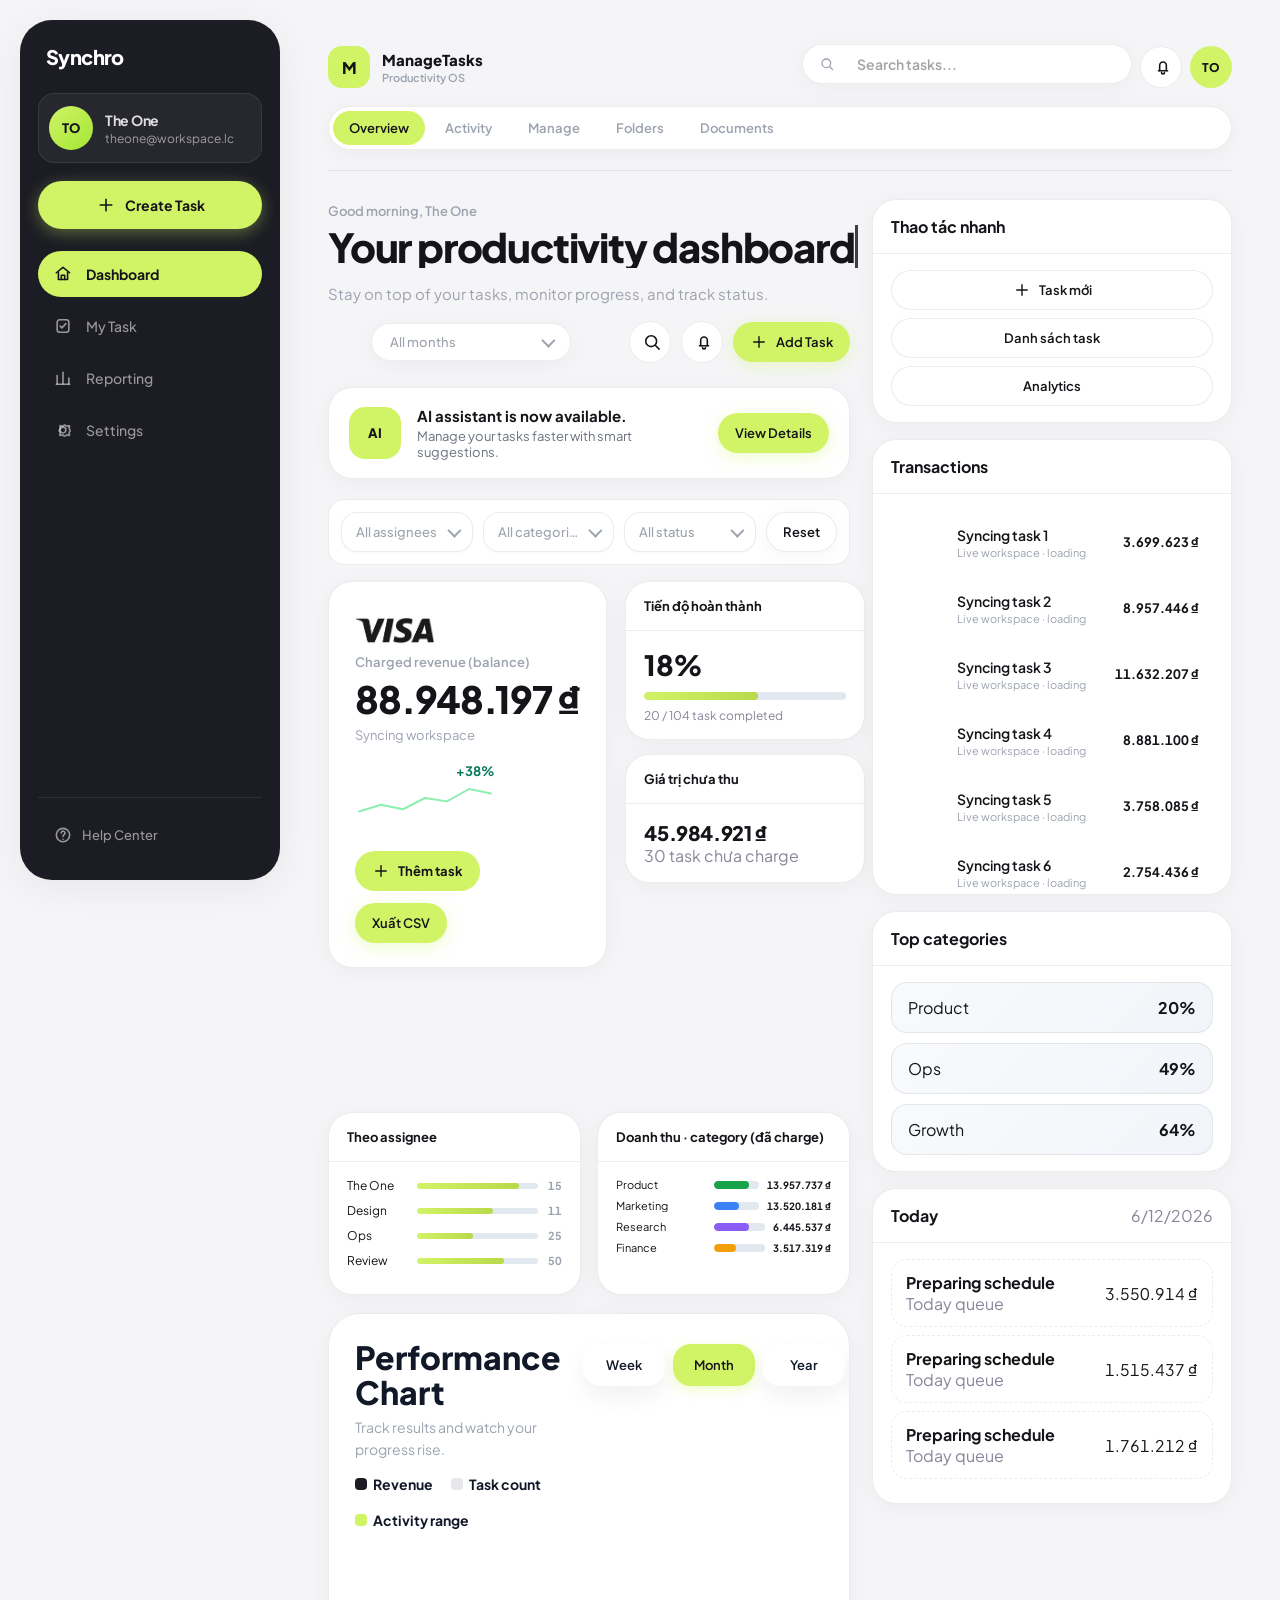
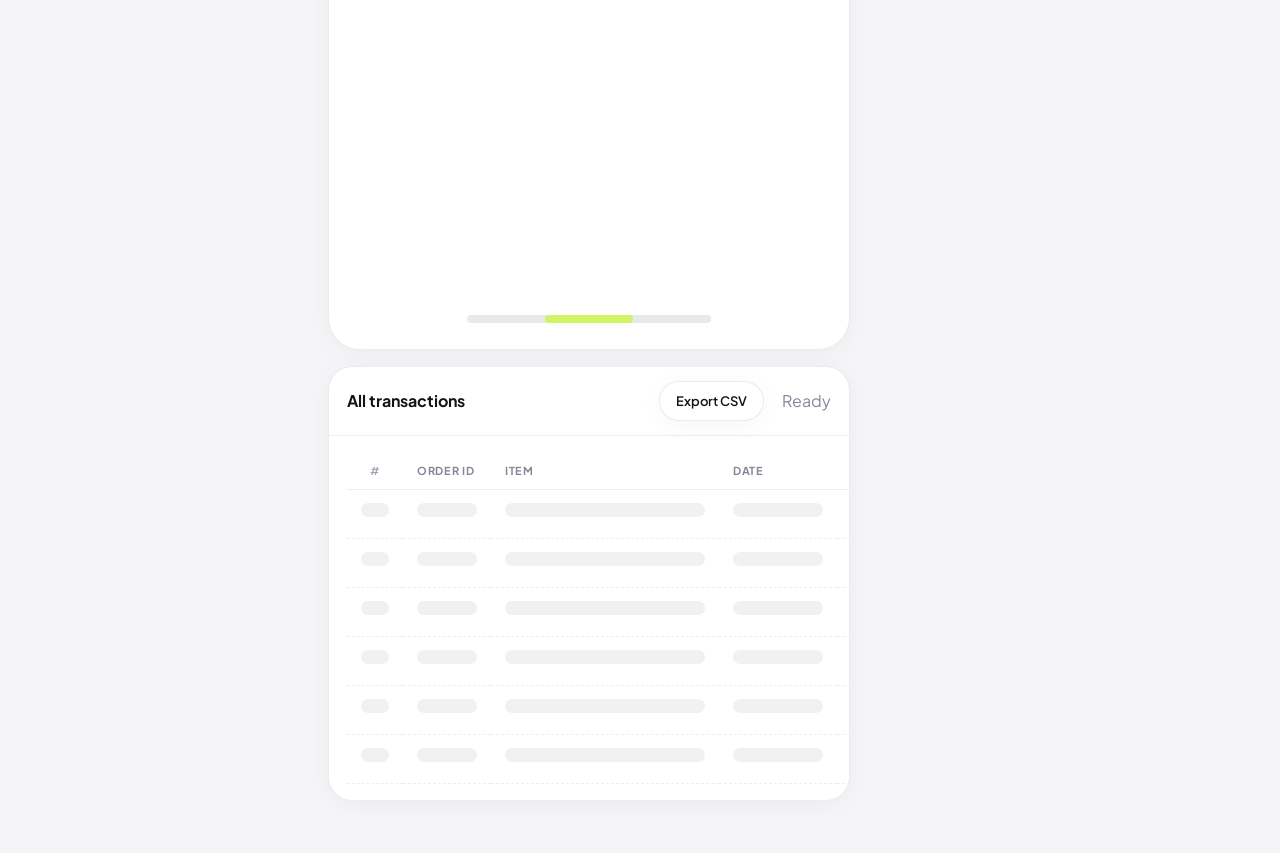
==== index.html @ ff04d32a "update" ====
<!doctype html>
<html lang="vi">
  <head>
    <meta charset="utf-8" />
    <meta name="viewport" content="width=device-width, initial-scale=1" />
    <title>Dashboard · Overview</title>
    <link rel="icon" href="data:," />
    <link rel="preconnect" href="https://fonts.googleapis.com" />
    <link rel="preconnect" href="https://fonts.gstatic.com" crossorigin />
    <link
      href="https://fonts.googleapis.com/css2?family=Plus+Jakarta+Sans:wght@400;500;600;700;800&display=swap"
      rel="stylesheet" />
    <link rel="stylesheet" href="app-theme.css" />
    <script src="app-icons.js"></script>
    <script src="theme.js"></script>
  </head>
  <body>
    <div class="layout">
      <aside class="side app-sidebar">
        <div class="app-sidebar__brand">Synchro</div>
        <div class="side-user app-sidebar__user">
          <div class="side-user__avatar" aria-hidden="true">TO</div>
          <div class="side-user__meta">
            <b class="side-user__name">The One</b>
            <span class="side-user__email">theone@workspace.lc</span>
          </div>
        </div>
        <a href="task-new.html" class="btn-create"
          ><span class="btn-create__icon" aria-hidden="true"
            ><svg viewBox="0 0 24 24"><path d="M12 5v14M5 12h14" /></svg></span
          ><span class="btn-create__label">Create Task</span></a
        >
        <nav class="nav nav--stack app-nav">
          <a class="active" href="index.html"
            ><span class="nav__ic" aria-hidden="true"
              ><svg viewBox="0 0 24 24">
                <path d="M4 10.5 12 4l8 6.5" />
                <path d="M6.5 10v8.5h11V10" />
                <path d="M10 18.5v-5h4v5" /></svg></span
            >Dashboard</a
          >
          <a href="task.html"
            ><span class="nav__ic" aria-hidden="true"
              ><svg viewBox="0 0 24 24">
                <rect x="5" y="4.5" width="14" height="15" rx="3" />
                <path d="m8.5 12 2.2 2.2 4.8-5" /></svg></span
            >My Task</a
          >
          <a href="analytics.html"
            ><span class="nav__ic" aria-hidden="true"
              ><svg viewBox="0 0 24 24">
                <path d="M5 19V9" />
                <path d="M12 19V5" />
                <path d="M19 19v-7" />
                <path d="M4 19.5h16" /></svg></span
            >Reporting</a
          >
          <a href="settings.html"
            ><span class="nav__ic" aria-hidden="true"
              ><svg viewBox="0 0 24 24">
                <path d="M12 15.5a3.5 3.5 0 1 0 0-7 3.5 3.5 0 0 0 0 7z" />
                <path
                  d="M19.4 15a1.8 1.8 0 0 0 .2 1.9l.1.1a1 1 0 0 1-1.4 1.4l-.1-.1a1.8 1.8 0 0 0-1.9-.2 1.8 1.8 0 0 0-1 .6 1.8 1.8 0 0 1-2.6 0 1.8 1.8 0 0 0-1-.6 1.8 1.8 0 0 0-1.9.2l-.1.1a1 1 0 0 1-1.4-1.4l.1-.1a1.8 1.8 0 0 0 .2-1.9 1.8 1.8 0 0 0-.6-1 1.8 1.8 0 0 1 0-2.6 1.8 1.8 0 0 0 .6-1 1.8 1.8 0 0 0-.2-1.9l-.1-.1a1 1 0 0 1 1.4-1.4l.1.1a1.8 1.8 0 0 0 1.9.2 1.8 1.8 0 0 0 1-.6 1.8 1.8 0 0 1 2.6 0 1.8 1.8 0 0 0 1 .6 1.8 1.8 0 0 0 1.9-.2l.1-.1a1 1 0 0 1 1.4 1.4l-.1.1a1.8 1.8 0 0 0-.2 1.9 1.8 1.8 0 0 0 .6 1 1.8 1.8 0 0 1 0 2.6 1.8 1.8 0 0 0-.6 1z" /></svg></span
            >Settings</a
          >
        </nav>
        <div class="side-foot">
          <a href="mailto:" class="side-foot__link"
            ><span class="nav__ic" aria-hidden="true"
              ><svg viewBox="0 0 24 24">
                <circle cx="12" cy="12" r="8" />
                <path
                  d="M9.8 9.7a2.3 2.3 0 1 1 3.6 1.9c-.9.6-1.4 1.1-1.4 2.1" />
                <path d="M12 17h.01" /></svg></span
            >Help Center</a
          >
        </div>
      </aside>

      <main class="content content--split">
        <div class="app-topbar app-topbar--dashboard">
          <a
            class="topbar-brand"
            href="index.html"
            aria-label="ManageTasks dashboard">
            <span class="topbar-brand__mark" aria-hidden="true">M</span>
            <span
              ><strong>ManageTasks</strong><small>Productivity OS</small></span
            >
          </a>
          <nav class="topbar-nav" aria-label="Primary">
            <a class="active" href="index.html">Overview</a>
            <a href="task.html">Activity</a>
            <a href="task.html">Manage</a>
            <a href="task-new.html">Folders</a>
            <a href="analytics.html">Documents</a>
          </nav>
          <div class="topbar-actions">
            <label class="topbar-search" for="q">
              <span class="ic" aria-hidden="true"
                ><svg viewBox="0 0 24 24">
                  <circle cx="11" cy="11" r="6.5" />
                  <path d="m16.2 16.2 4.3 4.3" /></svg
              ></span>
              <input
                id="q"
                class="app-topbar__search"
                type="search"
                placeholder="Search tasks..."
                aria-label="Search tasks" />
            </label>
            <button type="button" class="icon-btn" aria-label="Notifications">
              <span class="ic" aria-hidden="true"
                ><svg viewBox="0 0 24 24">
                  <path d="M6.5 16.5h11" />
                  <path d="M8 16.5V10a4 4 0 1 1 8 0v6.5" />
                  <path d="M10.2 18.5a1.8 1.8 0 0 0 3.6 0" /></svg
              ></span>
            </button>
            <div class="profile-pill" aria-label="Profile">TO</div>
          </div>
        </div>

        <div class="dash-main">
          <header class="dash-header welcome-section">
            <div>
              <div class="breadcrumbs muted">
                Good morning, <span id="who">The One</span>
              </div>
              <h1 class="dash-header__hello">Your productivity dashboard</h1>
              <p class="welcome-section__subtitle">
                Stay on top of your tasks, monitor progress, and track status.
              </p>
            </div>
            <div class="dash-header__center">
              <select id="f_month" class="select-account" aria-label="Period">
                <option value="">All months</option>
              </select>
            </div>
            <div class="dash-header__actions">
              <button
                type="button"
                class="icon-btn"
                id="btnFocusSearch"
                aria-label="Focus search"
                title="Search">
                <span class="ic" aria-hidden="true"
                  ><svg viewBox="0 0 24 24">
                    <circle cx="11" cy="11" r="6.5" />
                    <path d="m16.2 16.2 4.3 4.3" /></svg
                ></span>
              </button>
              <button type="button" class="icon-btn" aria-label="Notifications">
                <span class="ic" aria-hidden="true"
                  ><svg viewBox="0 0 24 24">
                    <path d="M6.5 16.5h11" />
                    <path d="M8 16.5V10a4 4 0 1 1 8 0v6.5" />
                    <path d="M10.2 18.5a1.8 1.8 0 0 0 3.6 0" /></svg
                ></span>
              </button>
              <a class="btn primary btn--with-ic" href="task-new.html"
                ><span class="ic" aria-hidden="true"
                  ><svg viewBox="0 0 24 24"><path d="M12 5v14M5 12h14" /></svg
                ></span>
                Add Task</a
              >
            </div>
          </header>

          <section class="announce-banner" aria-label="Product update">
            <div class="announce-banner__icon" aria-hidden="true">AI</div>
            <div class="announce-banner__copy">
              <b>AI assistant is now available.</b>
              <span>Manage your tasks faster with smart suggestions.</span>
            </div>
            <a class="btn btn--special" href="task-new.html">View Details</a>
          </section>

          <div class="filters" id="filters">
            <select id="f_assign">
              <option value="">All assignees</option>
            </select>
            <select id="f_category">
              <option value="">All categories</option>
            </select>
            <select id="f_status">
              <option value="">All status</option>
              <option value="charged">Charged</option>
              <option value="Unpaid">Unpaid</option>
            </select>
            <button type="button" id="f_reset" class="btn">Reset</button>
          </div>

          <div class="dash-hero-row">
            <section class="hero-card">
              <div class="hero-card__top">
                <div>
                  <img class="hero-card__visa" src="assets/visa.png" alt="" />
                  <div class="hero-card__label">Charged revenue (balance)</div>
                  <div class="hero-card__balance" id="bigRevenue">₫0</div>
                  <div class="hero-card__sub" id="bigRevenueNote">
                    vs prev. period
                  </div>
                </div>
                <div class="hero-card__spark">
                  <div class="hero-card__trend" id="heroTrend">—</div>
                  <svg
                    id="sparkHero"
                    viewBox="0 0 140 44"
                    preserveAspectRatio="none"
                    aria-hidden="true"></svg>
                </div>
              </div>
              <div class="hero-card__actions">
                <a
                  class="btn btn--hero-light btn--special btn--with-ic"
                  href="task-new.html"
                  ><span class="ic" aria-hidden="true"
                    ><svg viewBox="0 0 24 24">
                      <path d="M12 5v14M5 12h14" /></svg
                  ></span>
                  Thêm task</a
                >
                <button type="button" class="btn btn--special" id="btnCSVHero">
                  Xuất CSV
                </button>
              </div>
            </section>
            <div class="dash-hero-side">
              <section class="card widget-compact">
                <div class="hd"><b>Tiến độ hoàn thành</b></div>
                <div class="bd" id="widgetCompletion"></div>
              </section>
              <section class="card widget-compact">
                <div class="hd"><b>Giá trị chưa thu</b></div>
                <div class="bd" id="widgetAtRisk"></div>
              </section>
            </div>
          </div>

          <section class="dash-mini-stats" aria-live="polite">
            <div class="mini-stat mini-stat--mint anim">
              <div class="mini-stat__label">Total tasks</div>
              <div class="mini-stat__val" id="k_total">0</div>
              <div class="mini-stat__delta" id="k_total_delta">—</div>
              <svg
                class="mini-stat__spark"
                id="sparkMini1"
                viewBox="0 0 72 28"
                preserveAspectRatio="none"
                aria-hidden="true"></svg>
            </div>
            <div class="mini-stat mini-stat--peach anim">
              <div class="mini-stat__label">Completed</div>
              <div class="mini-stat__val" id="k_done">0</div>
              <div class="mini-stat__delta" id="k_done_delta">—</div>
              <svg
                class="mini-stat__spark"
                id="sparkMini2"
                viewBox="0 0 72 28"
                preserveAspectRatio="none"
                aria-hidden="true"></svg>
            </div>
            <div class="mini-stat mini-stat--sky anim">
              <div class="mini-stat__label">Unpaid</div>
              <div class="mini-stat__val" id="k_pending">0</div>
              <div class="mini-stat__delta">This period</div>
              <svg
                class="mini-stat__spark"
                id="sparkMini3"
                viewBox="0 0 72 28"
                preserveAspectRatio="none"
                aria-hidden="true"></svg>
            </div>
          </section>

          <div class="dash-bento">
            <section class="card">
              <div class="hd"><b>Theo assignee</b></div>
              <div class="bd" id="widgetAssignee"></div>
            </section>
            <section class="card">
              <div class="hd"><b>Doanh thu · category (đã charge)</b></div>
              <div class="bd" id="widgetCatMix"></div>
            </section>
          </div>

          <section class="panel performance-chart-card">
            <div class="performance-chart-card__head">
              <div>
                <b>Performance Chart</b>
                <p>Track results and watch your progress rise.</p>
                <div class="chart-legend">
                  <span><i class="theory"></i> Revenue</span>
                  <span><i class="practice"></i> Task count</span>
                  <span><i class="lexicon"></i> Activity range</span>
                </div>
              </div>
              <div class="performance-chart-card__actions">
                <div class="tabs performance-tabs" id="rangeTabs">
                  <button type="button" data-range="7d">Week</button>
                  <button type="button" data-range="30d" class="active">
                    Month
                  </button>
                  <button type="button" data-range="YTD">Year</button>
                </div>
                <button
                  type="button"
                  class="chart-expand-btn"
                  aria-label="Expand chart"
                  title="Expand chart">
                  ⤢
                </button>
              </div>
            </div>
            <div class="performance-chart-card__body">
              <div class="chart-stage">
                <svg
                  id="lineChart"
                  class="chart chart-anim performance-chart"
                  viewBox="0 0 900 360"
                  preserveAspectRatio="xMidYMid meet"
                  role="img"
                  aria-label="Revenue and task performance chart"></svg>
              </div>
              <div class="chart-range" aria-hidden="true"><span></span></div>
            </div>
          </section>

          <section class="panel" style="margin-top: 16px">
            <div class="panel-head">
              <b>All transactions</b>
              <div class="toolbar" style="margin: 0">
                <button type="button" class="btn" id="btnCSV">
                  Export CSV
                </button>
                <span class="muted" id="status" style="margin-left: 8px"
                  >Loading…</span
                >
              </div>
            </div>
            <div class="panel-body table-wrap">
              <table>
                <thead>
                  <tr>
                    <th class="col-stt">#</th>
                    <th>Order ID</th>
                    <th>Item</th>
                    <th>Date</th>
                    <th>Price</th>
                    <th>Category</th>
                    <th>Status</th>
                  </tr>
                </thead>
                <tbody id="tbody"></tbody>
              </table>
            </div>
          </section>
        </div>

        <aside class="dash-aside-stack">
          <section class="card">
            <div class="hd"><b>Thao tác nhanh</b></div>
            <div class="bd dash-shortcuts">
              <a class="shortcut-btn btn--with-ic" href="task-new.html"
                ><span class="ic" aria-hidden="true"
                  ><svg viewBox="0 0 24 24">
                    <path d="M12 5v14M5 12h14" /></svg
                ></span>
                Task mới</a
              >
              <a class="shortcut-btn" href="task.html">Danh sách task</a>
              <a class="shortcut-btn" href="analytics.html">Analytics</a>
            </div>
          </section>
          <section class="card">
            <div class="hd"><b>Transactions</b></div>
            <div class="bd txn-list-host" id="txnList"></div>
          </section>
          <section class="card">
            <div class="hd"><b>Top categories</b></div>
            <div class="bd cat-card-row" id="topCats"></div>
          </section>
          <section class="card">
            <div class="hd">
              <b>Today</b>
              <span class="muted" id="todayStr" style="margin-left: 8px"></span>
            </div>
            <div class="bd" id="agenda"></div>
          </section>
        </aside>
      </main>
    </div>

    <script>
      // ====== CONFIG ======
      const PROJECT_URL = "https://zuitnapveubnhjumvdnt.supabase.co";
      const ANON_KEY =
        "eyJhbGciOiJIUzI1NiIsInR5cCI6IkpXVCJ9.eyJpc3MiOiJzdXBhYmFzZSIsInJlZiI6Inp1aXRuYXB2ZXVibmhqdW12ZG50Iiwicm9sZSI6ImFub24iLCJpYXQiOjE3NjAxMTcwMjEsImV4cCI6MjA3NTY5MzAyMX0.rjhf7gSNaATuKCuVBYBgVA8wmUisSyTcM25Qeexj5Gg";
      const BASE = `${PROJECT_URL}/rest/v1`;
      const HEADERS = { apikey: ANON_KEY, Authorization: `Bearer ${ANON_KEY}` };

      // Currency formatter used by formatVND()
      const VND = new Intl.NumberFormat("vi-VN", {
        style: "currency",
        currency: "VND",
        maximumFractionDigits: 0,
      });

      let ROWS = [];
      let RANGE = "30d";
      let DASHBOARD_LOADING_RAF = 0;
      let DASHBOARD_LOADING_STARTED = 0;

      setupTypingHello();
      init();

      async function init() {
        document.getElementById("todayStr").textContent =
          new Date().toLocaleDateString("vi-VN");
        document.getElementById("rangeTabs").addEventListener("click", (e) => {
          const b = e.target.closest("button");
          if (!b) return;
          RANGE = b.dataset.range;
          document
            .querySelectorAll("#rangeTabs button")
            .forEach((x) => x.classList.toggle("active", x === b));
          repaint();
        });
        ["f_month", "f_assign", "f_category", "f_status", "q"].forEach((id) => {
          document.getElementById(id).addEventListener("input", repaint);
          document.getElementById(id).addEventListener("change", repaint);
        });
        document.getElementById("f_reset").addEventListener("click", () => {
          ["f_month", "f_assign", "f_category", "f_status", "q"].forEach(
            (id) => (document.getElementById(id).value = ""),
          );
          repaint();
        });
        document.getElementById("btnCSV").addEventListener("click", exportCSV);
        document
          .getElementById("btnCSVHero")
          .addEventListener("click", exportCSV);
        document
          .getElementById("btnFocusSearch")
          .addEventListener("click", () =>
            document.getElementById("q").focus(),
          );

        try {
          setLoading(true);
          const url = new URL(`${BASE}/task`);
          url.searchParams.set(
            "select",
            "id,name,date,price,is_charged,assign_to,category:category(name)",
          );
          url.searchParams.set("order", "date.desc");
          const res = await fetch(url, { headers: HEADERS });
          if (!res.ok) throw new Error("HTTP " + res.status);
          ROWS = await res.json();
          buildFilterOptions(ROWS);
          repaint();
        } catch (e) {
          console.error(e);
          setStatus("API error: " + e.message);
        } finally {
          setLoading(false);
        }
      }

      function setLoading(on) {
        document.body.classList.toggle("dashboard-loading", !!on);
        if (on) {
          renderDashboardSkeleton();
          startDashboardLoadingNumbers();
        } else {
          stopDashboardLoadingNumbers();
        }
        setStatus(on ? "Syncing dashboard…" : "Ready");
      }

      function setupTypingHello() {
        const hello = document.querySelector(".dash-header__hello");
        if (!hello) return;
        hello.style.setProperty(
          "--typing-ch",
          Math.max(1, hello.textContent.trim().length),
        );
        hello.classList.add("is-typing");
      }

      function renderDashboardSkeleton() {
        set("#bigRevenueNote", "Syncing workspace");
        set("#k_total_delta", "Live loading");
        set("#k_done_delta", "Preparing");
        set("#heroTrend", "+0%");
        renderDashboardTableSkeleton();
        renderDashboardWidgetSkeletons();
        renderDashboardChartSkeleton();
        miniSparklinePoly(
          "#sparkMini1",
          [2, 4, 3, 7, 5, 8],
          "rgba(22, 163, 74, 0.85)",
        );
        miniSparklinePoly(
          "#sparkMini2",
          [1, 3, 2, 5, 4, 6],
          "rgba(234, 88, 12, 0.9)",
        );
        miniSparklinePoly(
          "#sparkMini3",
          [4, 5, 3, 6, 4, 7],
          "rgba(37, 99, 235, 0.9)",
        );
        miniSparkline(
          "#sparkHero",
          [12, 18, 14, 24, 21, 32, 28],
          "rgba(134, 239, 172, 0.95)",
        );
      }

      function renderDashboardTableSkeleton() {
        const tb = document.getElementById("tbody");
        tb.innerHTML = "";
        for (let i = 0; i < 6; i++) {
          const tr = document.createElement("tr");
          tr.className = "dashboard-skeleton-row";
          tr.innerHTML = `
            <td><div class="skel" style="height:14px;width:28px"></div></td>
            <td><div class="skel" style="height:14px;width:60px"></div></td>
            <td><div class="skel" style="height:14px;width:200px"></div></td>
            <td><div class="skel" style="height:14px;width:90px"></div></td>
            <td><div class="skel" style="height:14px;width:80px"></div></td>
            <td><div class="skel" style="height:14px;width:120px"></div></td>
            <td><div class="skel" style="height:22px;width:96px;border-radius:999px"></div></td>`;
          tb.appendChild(tr);
        }
      }

      function renderDashboardWidgetSkeletons() {
        document.getElementById("widgetCompletion").innerHTML = `
          <div class="wprog dashboard-widget-loading">
            <div class="wprog__pct loading-number" data-loading-counter data-min="18" data-max="92" data-format="percent">0%</div>
            <div class="wprog__bar"><span id="loadingCompletionBar" style="width:24%"></span></div>
            <div class="muted wprog__sub"><span data-loading-counter data-min="8" data-max="64">0</span> / <span data-loading-counter data-min="40" data-max="128">0</span> task completed</div>
          </div>`;
        document.getElementById("widgetAtRisk").innerHTML = `
          <div class="dashboard-widget-loading">
            <div class="wrisk__amt loading-number" data-loading-counter data-min="1800000" data-max="46000000" data-format="vnd">₫0</div>
            <div class="muted"><span data-loading-counter data-min="6" data-max="38">0</span> task chưa charge</div>
          </div>`;
        document.getElementById("widgetAssignee").innerHTML = [
          ["The One", 84],
          ["Design", 63],
          ["Ops", 46],
          ["Review", 72],
        ]
          .map(
            ([name, width], i) =>
              `<div class="wbar-row dashboard-widget-loading"><span class="wbar-row__lbl">${name}</span><div class="wbar-row__track"><span style="width:${width}%"></span></div><span class="wbar-row__n loading-number" data-loading-counter data-min="${8 + i * 3}" data-max="${38 + i * 7}">0</span></div>`,
          )
          .join("");
        document.getElementById("widgetCatMix").innerHTML = [
          ["Product", 78, "#16a34a"],
          ["Marketing", 55, "#3b82f6"],
          ["Research", 68, "#8b5cf6"],
          ["Finance", 44, "#f59e0b"],
        ]
          .map(
            ([name, width, color], i) =>
              `<div class="catmix-row dashboard-widget-loading"><span class="catmix-row__k">${name}</span><div class="catmix-row__bar"><span style="width:${width}%;background:${color}"></span></div><span class="catmix-row__v money loading-number" data-loading-counter data-min="${1200000 + i * 700000}" data-max="${14000000 + i * 4800000}" data-format="vnd">₫0</span></div>`,
          )
          .join("");
        document.getElementById("txnList").innerHTML = Array.from(
          { length: 6 },
          (_, i) =>
            `<div class="txn-row dashboard-widget-loading"><div class="txn-row__ic">${String.fromCharCode(65 + i)}</div><div class="txn-row__body"><div class="txn-row__name">Syncing task ${i + 1}</div><div class="txn-row__meta">Live workspace · loading</div></div><div class="txn-row__amt loading-number" data-loading-counter data-min="${900000 + i * 300000}" data-max="${9000000 + i * 1400000}" data-format="vnd">₫0</div></div>`,
        ).join("");
        document.getElementById("topCats").innerHTML = Array.from(
          { length: 3 },
          (_, i) =>
            `<div class="cat-mini dashboard-widget-loading"><span>${["Product", "Ops", "Growth"][i]}</span><b class="loading-number" data-loading-counter data-min="${5 + i * 4}" data-max="${42 + i * 12}" data-suffix="%">0%</b></div>`,
        ).join("");
        document.getElementById("agenda").innerHTML = Array.from(
          { length: 3 },
          (_, i) =>
            `<div class="agenda-row dashboard-widget-loading"><div><b>Preparing schedule</b><div class="muted">Today queue</div></div><div class="money loading-number" data-loading-counter data-min="${500000 + i * 450000}" data-max="${6000000 + i * 1200000}" data-format="vnd">₫0</div></div>`,
        ).join("");
      }

      function renderDashboardChartSkeleton() {
        const svg = document.getElementById("lineChart");
        if (!svg) return;
        svg.setAttribute("viewBox", "0 0 900 360");
        const bars = Array.from({ length: 42 }, (_, i) => {
          const x = 54 + i * 19;
          const h = 52 + ((i * 37) % 136);
          const y = 304 - h;
          const fill =
            i % 2 ? "url(#dashLoadingBarPink)" : "url(#dashLoadingBarPurple)";
          return `<rect class="dashboard-loading-bar" x="${x}" y="${y}" width="5" height="${h}" rx="3" fill="${fill}" />`;
        }).join("");
        svg.innerHTML = `
          <defs>
            <linearGradient id="dashLoadingBarPurple" x1="0" y1="0" x2="0" y2="1"><stop offset="0%" stop-color="#b8a4ff" stop-opacity=".68"/><stop offset="100%" stop-color="#b8a4ff" stop-opacity=".08"/></linearGradient>
            <linearGradient id="dashLoadingBarPink" x1="0" y1="0" x2="0" y2="1"><stop offset="0%" stop-color="#f7a8c7" stop-opacity=".7"/><stop offset="100%" stop-color="#f7a8c7" stop-opacity=".08"/></linearGradient>
          </defs>
          <path class="dashboard-loading-grid" d="M54 88H866M54 142H866M54 196H866M54 250H866M54 304H866" />
          ${bars}
          <path class="dashboard-loading-line dashboard-loading-line--one" d="M54 244 C150 172, 240 218, 330 150 C442 66, 526 210, 622 138 C715 68, 780 150, 866 104" />
          <path class="dashboard-loading-line dashboard-loading-line--two" d="M54 276 C164 230, 238 260, 330 206 C430 146, 528 246, 624 190 C714 136, 784 204, 866 156" />
        `;
      }

      function startDashboardLoadingNumbers() {
        stopDashboardLoadingNumbers();
        DASHBOARD_LOADING_STARTED = performance.now();

        const tick = (now) => {
          const elapsed = now - DASHBOARD_LOADING_STARTED;
          const total = loadingWave(elapsed, 48, 186, 0, 1600);
          const done = loadingWave(
            elapsed,
            18,
            Math.max(28, total - 8),
            0.23,
            1800,
          );
          const pending = Math.max(0, total - done);
          const revenue = loadingWave(elapsed, 4200000, 98000000, 0.41, 2200);
          const pct = Math.min(
            99,
            Math.round((done / Math.max(1, total)) * 100),
          );

          set("#k_total", total);
          set("#k_done", done);
          set("#k_pending", pending);
          set("#bigRevenue", formatVND(revenue));
          set("#heroTrend", `+${loadingWave(elapsed, 4, 38, 0.55, 1500)}%`);
          const bar = document.getElementById("loadingCompletionBar");
          if (bar) bar.style.width = `${pct}%`;

          document
            .querySelectorAll("[data-loading-counter]")
            .forEach((el, i) => {
              const min = Number(el.dataset.min || 0);
              const max = Number(el.dataset.max || 100);
              const value = loadingWave(
                elapsed,
                min,
                max,
                i * 0.17,
                1200 + i * 87,
              );
              const suffix = el.dataset.suffix || "";
              if (el.dataset.format === "vnd") {
                el.textContent = formatVND(value);
              } else if (el.dataset.format === "percent") {
                el.textContent = `${value}%`;
              } else {
                el.textContent = `${value.toLocaleString("vi-VN")}${suffix}`;
              }
            });

          DASHBOARD_LOADING_RAF = requestAnimationFrame(tick);
        };

        DASHBOARD_LOADING_RAF = requestAnimationFrame(tick);
      }

      function stopDashboardLoadingNumbers() {
        if (DASHBOARD_LOADING_RAF) cancelAnimationFrame(DASHBOARD_LOADING_RAF);
        DASHBOARD_LOADING_RAF = 0;
      }

      function loadingWave(elapsed, min, max, phase = 0, duration = 1400) {
        const cycle = ((elapsed / duration + phase) % 1) * Math.PI * 2;
        const eased = 0.5 - Math.cos(cycle) / 2;
        return Math.round(min + eased * (max - min));
      }

      function repaint() {
        const rows = applyFilters(ROWS);
        kpis(rows);
        renderTable(rows);
        drawLine(rows);
        agenda(rows);
        topCats(rows);
        renderTxnList(rows);
        widgetCompletion(rows);
        widgetAtRisk(rows);
        widgetAssignee(rows);
        widgetCatMix(rows);
        animateDashboard();
      }

      function animateDashboard() {
        animIn(".dash-mini-stats .mini-stat");
        animIn(".dash-bento .card, .dash-hero-side .card");
        animIn("#tbody tr");
        animIn("#txnList .txn-row, #topCats .cat-mini, #agenda .agenda-row");
        const chart = document.getElementById("lineChart");
        chart.classList.remove("in");
        void chart.offsetWidth;
        chart.classList.add("in");
      }

      function animIn(selector) {
        document.querySelectorAll(selector).forEach((el, i) => {
          el.classList.remove("in");
          void el.offsetWidth;
          el.style.setProperty("--d", i * 50 + "ms");
          el.classList.add("in");
        });
      }

      function monthKey(d) {
        if (!d) return "";
        const dt = new Date(d + (String(d).length > 10 ? "" : "T00:00:00"));
        return isNaN(dt)
          ? ""
          : `${dt.getFullYear()}-${String(dt.getMonth() + 1).padStart(2, "0")}`;
      }

      function prettyYM(key) {
        const [y, m] = key.split("-");
        return `${m}/${y}`;
      }

      function buildFilterOptions(rows) {
        const months = Array.from(
          new Set(rows.filter((r) => r.date).map((r) => monthKey(r.date))),
        )
          .sort()
          .reverse();
        fillSelect("f_month", ["", ...months], (v) =>
          v ? prettyYM(v) : "All months",
        );
        fillSelect(
          "f_assign",
          [
            "",
            ...Array.from(
              new Set(rows.map((r) => r.assign_to).filter(Boolean)),
            ).sort(),
          ],
          (v) => v || "All assignees",
        );
        fillSelect(
          "f_category",
          [
            "",
            ...Array.from(
              new Set(rows.map((r) => r.category?.name).filter(Boolean)),
            ).sort(),
          ],
          (v) => v || "All categories",
        );
      }

      function fillSelect(id, values, labelMap) {
        document.getElementById(id).innerHTML = values
          .map(
            (v) => `<option value="${escapeAttr(v)}">${labelMap(v)}</option>`,
          )
          .join("");
      }

      function getFilters() {
        return {
          month: document.getElementById("f_month").value.trim(),
          assign: document.getElementById("f_assign").value.trim(),
          category: document.getElementById("f_category").value.trim(),
          status: document.getElementById("f_status").value.trim(),
          q: document.getElementById("q").value.trim().toLowerCase(),
        };
      }

      function applyFilters(rows) {
        const f = getFilters();
        return rows.filter((r) => {
          if (f.month && monthKey(r.date) !== f.month) return false;
          if (f.assign && (r.assign_to || "") !== f.assign) return false;
          if (f.category && (r.category?.name || "") !== f.category)
            return false;
          if (f.status === "charged" && !r.is_charged) return false;
          if (f.status === "Unpaid" && r.is_charged) return false;
          if (f.q) {
            const hay = [r.name, r.assign_to, r.category?.name]
              .filter(Boolean)
              .join(" ");
            if (!hay.includes(f.q)) return false;
          }
          return true;
        });
      }

      function kpis(rows) {
        const total = rows.length;
        const doneRows = rows.filter((r) => r.is_charged);
        const done = doneRows.length;
        const pending = total - done;
        const revenue = sum(doneRows.map((r) => +r.price || 0));
        set("#k_total", total);
        set("#k_done", done);
        set("#k_pending", pending);
        set("#bigRevenue", formatVND(revenue));
        set(
          "#bigRevenueNote",
          getFilters().month ? "Selected month" : "All months (filtered)",
        );
        set("#k_total_delta", getFilters().month || RANGE);
        set("#k_done_delta", `${done}/${total || 0}`);

        const { from, prevFrom } = rangeDates();
        const now = new Date();
        const cur = doneRows.filter((r) => inRange(r.date, from, now));
        const prev = doneRows.filter((r) => inRange(r.date, prevFrom, from));
        const curRev = sum(cur.map((r) => +r.price || 0));
        const prevRev = sum(prev.map((r) => +r.price || 0));
        const delta = prevRev ? ((curRev - prevRev) / prevRev) * 100 : 0;
        setHeroTrend(
          prevRev ? `${delta >= 0 ? "+" : ""}${delta.toFixed(1)}%` : "—",
          prevRev > 0 && curRev < prevRev,
        );
      }

      function setHeroTrend(text, neg) {
        const el = document.getElementById("heroTrend");
        el.textContent = text;
        el.classList.toggle("neg", !!neg);
      }

      function renderTable(rows) {
        const tb = document.getElementById("tbody");
        tb.innerHTML = "";
        rows.forEach((r, i) => {
          const tr = document.createElement("tr");
          tr.className = "anim tr--detail";
          tr.dataset.detailId = String(r.id);
          tr.style.setProperty("--d", i * 35 + "ms");
          const charged = r.is_charged
            ? `<span class="state ok btnlike" data-toggle-charged data-id="${escapeAttr(r.id)}" data-val="true">Charged</span>`
            : `<span class="state no btnlike" data-toggle-charged data-id="${escapeAttr(r.id)}" data-val="false">Unpaid</span>`;
          tr.innerHTML = `
            <td class="col-stt muted">${i + 1}</td>
            <td class="mono">#${escapeHtml(String(r.id || "").slice(0, 6))}</td>
            <td><a class="table-task-link" href="detail.html?id=${encodeURIComponent(r.id)}">${escapeHtml(r.name || "—")}</a></td>
            <td>${fmtDate(r.date)}</td>
            <td class="money">${formatVND(r.price)}</td>
            <td>${escapeHtml(r.category?.name || "")}</td>
            <td>${charged}</td>`;
          tb.appendChild(tr);
        });
      }

      document.getElementById("tbody").addEventListener("click", async (e) => {
        const el = e.target.closest("[data-toggle-charged]");
        if (el) {
          const id = el.getAttribute("data-id");
          const newVal = el.getAttribute("data-val") !== "true";
          const oldHtml = el.innerHTML;
          el.textContent = "…";
          el.classList.add("muted");
          try {
            const res = await fetch(
              `${BASE}/task?id=eq.${encodeURIComponent(id)}`,
              {
                method: "PATCH",
                headers: {
                  ...HEADERS,
                  "Content-Type": "application/json",
                  Prefer: "return=representation",
                },
                body: JSON.stringify({ is_charged: newVal }),
              },
            );
            if (!res.ok)
              throw new Error((await res.text()) || `HTTP ${res.status}`);
            const [updated] = await res.json();
            const idx = ROWS.findIndex((r) => String(r.id) === String(id));
            if (idx >= 0) ROWS[idx] = { ...ROWS[idx], ...updated };
            repaint();
          } catch (err) {
            console.error(err);
            el.innerHTML = oldHtml;
            el.classList.remove("muted");
            alert("Cập nhật thất bại: " + err.message);
          }
          return;
        }
        if (e.target.closest("a")) return;
        const tr = e.target.closest("tr[data-detail-id]");
        if (tr)
          window.location.href = `detail.html?id=${encodeURIComponent(tr.dataset.detailId)}`;
      });

      function agenda(rows) {
        const host = document.getElementById("agenda");
        host.innerHTML = "";
        const today = new Date().toISOString().slice(0, 10);
        const list = rows
          .filter((r) => (r.date || "").slice(0, 10) === today)
          .slice(0, 4);
        if (!list.length) {
          host.innerHTML = '<div class="muted">No schedule today</div>';
          return;
        }
        list.forEach((r, i) => {
          const div = document.createElement("div");
          div.className = "agenda-row anim";
          div.style.setProperty("--d", i * 60 + "ms");
          div.innerHTML = `<div><b>${escapeHtml(r.name || "")}</b><div class="muted">${escapeHtml(r.category?.name || "")}</div></div><div class="money">${formatVND(r.price)}</div>`;
          host.appendChild(div);
        });
      }

      function topCats(rows) {
        const host = document.getElementById("topCats");
        host.innerHTML = "";
        const m = new Map();
        for (const r of rows) {
          const k = r.category?.name || "Uncategorized";
          m.set(k, (m.get(k) || 0) + (+r.price || 0));
        }
        [...m.entries()]
          .sort((a, b) => b[1] - a[1])
          .slice(0, 3)
          .forEach(([k, v], i) => {
            const row = document.createElement("div");
            row.className = "cat-mini anim";
            row.style.setProperty("--d", i * 60 + "ms");
            row.innerHTML = `<span>${escapeHtml(k)}</span><b>${formatVND(v)}</b>`;
            host.appendChild(row);
          });
      }

      function renderTxnList(rows) {
        const host = document.getElementById("txnList");
        host.innerHTML = "";
        const hues = [
          "#3b82f6",
          "#8b5cf6",
          "#10b981",
          "#f59e0b",
          "#ec4899",
          "#06b6d4",
        ];
        const list = [...rows]
          .sort((a, b) =>
            String(b.date || "").localeCompare(String(a.date || "")),
          )
          .slice(0, 8);
        if (!list.length) {
          host.innerHTML =
            '<div class="muted" style="padding:12px">No transactions</div>';
          return;
        }
        list.forEach((r, i) => {
          const div = document.createElement("div");
          div.className = "txn-row anim";
          div.style.setProperty("--d", i * 40 + "ms");
          const letter = (r.name || "?").slice(0, 1).toUpperCase();
          div.innerHTML = `<div class="txn-row__ic" style="background:${hues[i % hues.length]}">${escapeHtml(letter)}</div><div class="txn-row__body"><div class="txn-row__name">${escapeHtml(r.name || "—")}</div><div class="txn-row__meta">${escapeHtml(r.category?.name || "")} · ${fmtDate(r.date)}</div></div><div class="txn-row__amt">${formatVND(r.price)}</div>`;
          host.appendChild(div);
        });
      }

      function widgetCompletion(rows) {
        const total = rows.length;
        const done = rows.filter((r) => r.is_charged).length;
        const pct = total ? Math.round((done / total) * 100) : 0;
        document.getElementById("widgetCompletion").innerHTML =
          `<div class="wprog"><div class="wprog__pct">${pct}%</div><div class="wprog__bar"><span style="width:${pct}%"></span></div><div class="muted wprog__sub">${done} / ${total} task completed</div></div>`;
      }

      function widgetAtRisk(rows) {
        const unpaid = rows.filter((r) => !r.is_charged);
        document.getElementById("widgetAtRisk").innerHTML =
          `<div class="wrisk__amt">${formatVND(sum(unpaid.map((r) => +r.price || 0)))}</div><div class="muted">${unpaid.length} task chưa charge</div>`;
      }

      function widgetAssignee(rows) {
        const el = document.getElementById("widgetAssignee");
        const m = new Map();
        rows.forEach((r) =>
          m.set(r.assign_to || "—", (m.get(r.assign_to || "—") || 0) + 1),
        );
        const top = [...m.entries()].sort((a, b) => b[1] - a[1]).slice(0, 5);
        const max = Math.max(1, ...top.map((x) => x[1]));
        el.innerHTML = top.length
          ? top
              .map(
                ([name, n]) =>
                  `<div class="wbar-row"><span class="wbar-row__lbl">${escapeHtml(name)}</span><div class="wbar-row__track"><span style="width:${(n / max) * 100}%"></span></div><span class="wbar-row__n">${n}</span></div>`,
              )
              .join("")
          : '<div class="muted">Không có dữ liệu</div>';
      }

      function widgetCatMix(rows) {
        const charged = rows.filter((r) => r.is_charged);
        const m = new Map();
        charged.forEach((r) => {
          const k = r.category?.name || "Khác";
          m.set(k, (m.get(k) || 0) + (+r.price || 0));
        });
        const top = [...m.entries()].sort((a, b) => b[1] - a[1]).slice(0, 6);
        const tot = top.reduce((a, [, v]) => a + v, 0) || 1;
        const colors = [
          "#16a34a",
          "#3b82f6",
          "#8b5cf6",
          "#f59e0b",
          "#ec4899",
          "#64748b",
        ];
        document.getElementById("widgetCatMix").innerHTML = top.length
          ? top
              .map(
                ([k, v], i) =>
                  `<div class="catmix-row"><span class="catmix-row__k">${escapeHtml(k)}</span><div class="catmix-row__bar"><span style="width:${(v / tot) * 100}%;background:${colors[i % colors.length]}"></span></div><span class="catmix-row__v money">${formatVND(v)}</span></div>`,
              )
              .join("")
          : '<div class="muted">Không có doanh thu đã charge</div>';
      }

      function drawLine(rows) {
        const { from } = rangeDates();
        const days = daysBetween(from, new Date());
        const labels = days.labels;
        const rev = days.map.map((d) =>
          sum(
            rows
              .filter((r) => sameDay(r.date, d) && r.is_charged)
              .map((r) => +r.price || 0),
          ),
        );
        const cnt = days.map.map(
          (d) => rows.filter((r) => sameDay(r.date, d)).length,
        );
        candlestickChart("#lineChart", rev, cnt, labels);
        const tail = rev.slice(-14);
        miniSparkline(
          "#sparkHero",
          tail.length ? tail : [0],
          "rgba(134, 239, 172, 0.95)",
        );
        const cntCharged = days.map.map(
          (d) => rows.filter((r) => sameDay(r.date, d) && r.is_charged).length,
        );
        const cntAll = days.map.map(
          (d) => rows.filter((r) => sameDay(r.date, d)).length,
        );
        const cntUnpaid = cntAll.map((t, i) => Math.max(0, t - cntCharged[i]));
        miniSparklinePoly("#sparkMini1", cntAll, "rgba(22, 163, 74, 0.85)");
        miniSparklinePoly("#sparkMini2", cntCharged, "rgba(234, 88, 12, 0.9)");
        miniSparklinePoly("#sparkMini3", cntUnpaid, "rgba(37, 99, 235, 0.9)");
      }

      function candlestickChart(sel, seriesRev, seriesCnt, labels) {
        const svg = document.querySelector(sel);
        if (!svg) return;
        const W = 900,
          H = 360;
        const pad = { top: 54, right: 34, bottom: 58, left: 54 };
        const plotW = W - pad.left - pad.right;
        const plotH = H - pad.top - pad.bottom;
        const n = seriesRev.length;
        svg.setAttribute("viewBox", `0 0 ${W} ${H}`);
        svg.innerHTML = "";
        if (!n) return;
        const xAt = (i) =>
          pad.left + (n <= 1 ? plotW / 2 : (i / (n - 1)) * plotW);
        const maxRev = Math.max(1, ...seriesRev);
        const maxCnt = Math.max(1, ...seriesCnt);
        const yRev = (v) => pad.top + plotH - (v / maxRev) * plotH * 0.82;
        const yCnt = (v) => pad.top + plotH - (v / maxCnt) * plotH * 0.72;
        const revPts = seriesRev.map((v, i) => ({ x: xAt(i), y: yRev(v) }));
        const cntPts = seriesCnt.map((v, i) => ({ x: xAt(i), y: yCnt(v) }));
        const barW = Math.max(3, Math.min(7, plotW / Math.max(42, n * 1.8)));
        const smoothPath = (pts) => {
          if (!pts.length) return "";
          let d = `M ${pts[0].x} ${pts[0].y}`;
          for (let i = 0; i < pts.length - 1; i++) {
            const p0 = pts[i],
              p1 = pts[i + 1],
              midX = (p0.x + p1.x) / 2;
            d += ` C ${midX} ${p0.y}, ${midX} ${p1.y}, ${p1.x} ${p1.y}`;
          }
          return d;
        };
        const prevRev = sum(seriesRev.slice(0, Math.floor(n / 2)));
        const curRev = sum(seriesRev.slice(Math.floor(n / 2)));
        const pct = Math.max(
          -99,
          Math.min(
            999,
            Math.round(prevRev ? ((curRev - prevRev) / prevRev) * 100 : 24),
          ),
        );
        const hi = Math.min(n - 1, Math.max(0, Math.floor(n * 0.56)));
        const hiPt = revPts[hi] || { x: W / 2, y: H / 2 };
        const tipX = Math.max(pad.left + 10, Math.min(W - 234, hiPt.x - 105));
        const tipY = Math.max(24, hiPt.y - 104);
        svg.insertAdjacentHTML(
          "beforeend",
          `<defs><linearGradient id="perfBarPurple" x1="0" y1="0" x2="0" y2="1"><stop offset="0%" stop-color="#b8a4ff" stop-opacity=".72"/><stop offset="100%" stop-color="#b8a4ff" stop-opacity=".08"/></linearGradient><linearGradient id="perfBarPink" x1="0" y1="0" x2="0" y2="1"><stop offset="0%" stop-color="#f7a8c7" stop-opacity=".7"/><stop offset="100%" stop-color="#f7a8c7" stop-opacity=".08"/></linearGradient><linearGradient id="perfTooltip" x1="0" y1="0" x2="0" y2="1"><stop offset="0%" stop-color="#ffd9e8"/><stop offset="100%" stop-color="#f8a8c7"/></linearGradient><filter id="perfTipShadow" x="-30%" y="-30%" width="160%" height="170%"><feDropShadow dx="0" dy="18" stdDeviation="15" flood-color="#ec4899" flood-opacity=".18"/></filter></defs>`,
        );
        for (let g = 0; g <= 4; g++) {
          const y = pad.top + (plotH * g) / 4;
          svg.insertAdjacentHTML(
            "beforeend",
            `<line class="perf-grid" x1="${pad.left}" y1="${y}" x2="${W - pad.right}" y2="${y}" />`,
          );
        }
        seriesCnt.forEach((v, i) => {
          const cx = xAt(i),
            h = Math.max(16, (v / maxCnt) * plotH * 0.82),
            y = pad.top + plotH - h;
          const fill =
            i % 3 === 1 ? "url(#perfBarPink)" : "url(#perfBarPurple)";
          svg.insertAdjacentHTML(
            "beforeend",
            `<rect class="perf-bar" x="${cx - barW / 2}" y="${y}" width="${barW}" height="${h}" rx="${barW / 2}" fill="${fill}" />`,
          );
        });
        svg.insertAdjacentHTML(
          "beforeend",
          `<path class="perf-line perf-line--practice" d="${smoothPath(cntPts)}" /><path class="perf-line perf-line--theory" d="${smoothPath(revPts)}" /><circle class="perf-point perf-point--halo" cx="${hiPt.x}" cy="${hiPt.y}" r="12" /><circle class="perf-point" cx="${hiPt.x}" cy="${hiPt.y}" r="5" /><rect class="perf-tooltip" x="${tipX}" y="${tipY}" width="210" height="76" rx="22" /><text class="perf-tooltip__pct" x="${tipX + 22}" y="${tipY + 32}">${pct >= 0 ? "+" : ""}${pct}%</text><text class="perf-tooltip__sub" x="${tipX + 22}" y="${tipY + 56}">Recent tasks this range: ${sum(seriesCnt)}</text>`,
        );
        const step = Math.max(1, Math.ceil(labels.length / 8));
        labels.forEach((lab, i) => {
          if (i % step === 0)
            svg.insertAdjacentHTML(
              "beforeend",
              `<text class="perf-label" x="${xAt(i)}" y="${H - 20}" text-anchor="middle">${lab}</text>`,
            );
        });
      }

      function miniSparklinePoly(sel, vals, stroke) {
        const svg = document.querySelector(sel);
        if (!svg) return;
        const W = 72,
          H = 28,
          P = 2;
        svg.setAttribute("viewBox", `0 0 ${W} ${H}`);
        svg.innerHTML = "";
        if (!vals.length) return;
        const mx = Math.max(1, ...vals);
        const pts = vals
          .map(
            (v, i) =>
              `${P + (vals.length <= 1 ? 0 : (i / (vals.length - 1)) * (W - 2 * P))},${H - P - (v / mx) * (H - 2 * P)}`,
          )
          .join(" ");
        svg.insertAdjacentHTML(
          "beforeend",
          `<polyline fill="none" stroke="${stroke}" stroke-width="1.8" stroke-linecap="round" stroke-linejoin="round" points="${pts}" />`,
        );
      }

      function miniSparkline(sel, vals, stroke) {
        const svg = document.querySelector(sel);
        if (!svg) return;
        const W = 140,
          H = 44,
          P = 4;
        svg.setAttribute("viewBox", `0 0 ${W} ${H}`);
        svg.innerHTML = "";
        if (!vals.length) return;
        const mx = Math.max(1, ...vals);
        const pts = vals
          .map(
            (v, i) =>
              `${P + (vals.length <= 1 ? 0 : (i / (vals.length - 1)) * (W - 2 * P))},${H - P - (v / mx) * (H - 2 * P)}`,
          )
          .join(" ");
        svg.insertAdjacentHTML(
          "beforeend",
          `<polyline fill="none" stroke="${stroke}" stroke-width="2" stroke-linecap="round" stroke-linejoin="round" points="${pts}" />`,
        );
      }

      function exportCSV() {
        const rows = applyFilters(ROWS);
        const header = ["id", "name", "date", "price", "category", "charged"];
        const csv = [header.join(",")]
          .concat(
            rows.map((r) =>
              [
                escCsv(r.id),
                escCsv(r.name),
                escCsv(r.date),
                escCsv(r.price),
                escCsv(r.category?.name),
                r.is_charged ? 1 : 0,
              ].join(","),
            ),
          )
          .join("\n");
        const blob = new Blob([csv], { type: "text/csv" });
        const url = URL.createObjectURL(blob);
        const a = document.createElement("a");
        a.href = url;
        a.download = "transactions.csv";
        a.click();
        URL.revokeObjectURL(url);
      }

      function rangeDates() {
        const now = new Date();
        const fMonth = document.getElementById("f_month").value;
        if (fMonth) {
          const [y, m] = fMonth.split("-").map(Number);
          return {
            from: new Date(y, m - 1, 1),
            prevFrom: new Date(y, m - 2, 1),
          };
        }
        if (RANGE === "7d") {
          const from = new Date(now);
          from.setDate(from.getDate() - 6);
          const prevFrom = new Date(from);
          prevFrom.setDate(prevFrom.getDate() - 7);
          return { from, prevFrom };
        }
        if (RANGE === "30d") {
          const from = new Date(now);
          from.setDate(from.getDate() - 29);
          const prevFrom = new Date(from);
          prevFrom.setDate(prevFrom.getDate() - 30);
          return { from, prevFrom };
        }
        const from = new Date(now.getFullYear(), 0, 1);
        const prevFrom = new Date(now.getFullYear() - 1, 0, 1);
        return { from, prevFrom };
      }

      function daysBetween(start, end) {
        const s = new Date(
          start.getFullYear(),
          start.getMonth(),
          start.getDate(),
        );
        const e = new Date(end.getFullYear(), end.getMonth(), end.getDate());
        const labels = [],
          days = [];
        let d = s;
        while (d <= e) {
          labels.push(
            `${String(d.getDate()).padStart(2, "0")}/${String(d.getMonth() + 1).padStart(2, "0")}`,
          );
          days.push(new Date(d));
          d = new Date(d.getFullYear(), d.getMonth(), d.getDate() + 1);
        }
        return { labels, map: { map: (fn) => days.map(fn) } };
      }

      function inRange(dateStr, from, to) {
        if (!dateStr) return false;
        const d = new Date(
          dateStr + (String(dateStr).length > 10 ? "" : "T00:00:00"),
        );
        return d >= from && d <= to;
      }

      function sameDay(d1, d2) {
        if (!d1) return false;
        const a = new Date(d1 + (String(d1).length > 10 ? "" : "T00:00:00"));
        const b = new Date(d2);
        return (
          a.getFullYear() === b.getFullYear() &&
          a.getMonth() === b.getMonth() &&
          a.getDate() === b.getDate()
        );
      }

      function formatVND(n) {
        return n == null || n === "" ? "₫0" : VND.format(+n || 0);
      }

      function fmtDate(d) {
        if (!d) return "";
        const dt = new Date(d + (String(d).length > 10 ? "" : "T00:00:00"));
        return isNaN(dt) ? d : dt.toLocaleDateString("vi-VN");
      }

      function set(sel, v) {
        const el = document.querySelector(sel);
        if (el) el.textContent = v;
      }

      function setStatus(t) {
        const el = document.getElementById("status");
        if (el) el.textContent = t;
      }

      function sum(a) {
        return a.reduce((x, y) => x + y, 0);
      }

      function escapeHtml(s) {
        return String(s ?? "").replace(
          /[&<>"']/g,
          (m) =>
            ({
              "&": "&amp;",
              "<": "&lt;",
              ">": "&gt;",
              '"': "&quot;",
              "'": "&#39;",
            })[m] || m,
        );
      }

      function escapeAttr(s) {
        return String(s ?? "").replace(/"/g, "&quot;");
      }

      function escCsv(v) {
        return '"' + String(v ?? "").replaceAll('"', '""') + '"';
      }
    </script>
    <script src="app-ui.js"></script>
  </body>
</html>
---- app-theme.css ----
/* Synchro-style SaaS shell — light, rounded, generous spacing */

:root {
  --bg-page: #f5f5f7;
  --panel: #ffffff;
  --panel-solid: #ffffff;
  --ink: #141419;
  --muted: #9ca3af;
  --line: rgba(20, 20, 25, 0.08);
  --primary: #1c1c24;
  --primary-2: #2a2a34;
  --primary-soft: rgba(209, 243, 102, 0.22);
  --chip: rgba(20, 20, 25, 0.05);
  --chip-ink: #4b5563;
  --accent-lime: #d1f366;
  --accent-lime-dark: #b8d94a;
  --accent-blue: #2563eb;
  --accent-mint: #047857;
  --accent-warm: #ea580c;
  --good: #047857;
  --warn: #f59e0b;
  --bad: #dc2626;
  --sidebar-bg: #1c1c24;
  --sidebar-ink: rgba(255, 255, 255, 0.55);
  --sidebar-ink-active: #141419;
  --sidebar-hover-bg: rgba(255, 255, 255, 0.06);
  --sidebar-hover-ink: rgba(255, 255, 255, 0.85);
  --hero-bg: #ffffff;
  --stat-mint: #ecfdf5;
  --stat-mint-ink: #047857;
  --stat-peach: #fff7ed;
  --stat-peach-ink: #c2410c;
  --stat-sky: #eff6ff;
  --stat-sky-ink: #1d4ed8;
  --radius: 24px;
  --radius-sm: 16px;
  --radius-lg: 32px;
  --shadow: 0 4px 24px rgba(0, 0, 0, 0.04);
  --shadow-lg: 0 8px 40px rgba(0, 0, 0, 0.06);
  --sidebar-w: 260px;
}

*,
*::before,
*::after {
  box-sizing: border-box;
}

html,
body {
  height: 100%;
}

body {
  margin: 0;
  font-family:
    "Plus Jakarta Sans",
    system-ui,
    -apple-system,
    "Segoe UI",
    Roboto,
    sans-serif;
  background: var(--bg-page);
  color: var(--ink);
}

a {
  color: inherit;
  text-decoration: none;
}

/* ----- App shell ----- */
.layout {
  display: grid;
  grid-template-columns: var(--sidebar-w) minmax(0, 1fr);
  min-height: 100vh;
  padding: 16px 20px 24px 16px;
  gap: 20px;
  align-items: stretch;
}

.side {
  position: sticky;
  top: 0;
  align-self: start;
  height: 100vh;
  min-height: 100vh;
  max-height: 100vh;
  padding: 24px 18px;
  background: var(--sidebar-bg);
  border: none;
  border-radius: var(--radius-lg);
  box-shadow: var(--shadow-lg);
  overflow: auto;
  display: flex;
  flex-direction: column;
  gap: 0;
}

.app-sidebar__brand {
  font-weight: 800;
  font-size: 1.25rem;
  letter-spacing: -0.03em;
  margin-bottom: 24px;
  color: var(--sidebar-hover-ink);
  padding: 0 8px;
}

.side-user.app-sidebar__user {
  margin: 0 0 18px;
  padding: 0;
  border: none;
  background: transparent;
}

.side-user__email {
  display: block;
  font-size: 12px;
  color: var(--sidebar-ink);
  margin-top: 2px;
  word-break: break-all;
}

.btn-create {
  display: flex;
  align-items: center;
  justify-content: center;
  gap: 8px;
  width: 100%;
  padding: 13px 16px;
  margin-bottom: 22px;
  border-radius: 999px;
  border: none;
  background: var(--accent-lime);
  color: var(--sidebar-ink-active) !important;
  font-weight: 700;
  font-size: 14px;
  cursor: pointer;
  text-decoration: none;
  box-shadow: 0 4px 16px rgba(209, 243, 102, 0.35);
  transition:
    background 0.15s ease,
    transform 0.08s ease;
}

.btn-create:hover {
  background: var(--accent-lime-dark);
  color: var(--sidebar-ink-active) !important;
}

.btn-create:active {
  transform: scale(0.99);
}

.brand {
  display: none;
}

.nav a {
  display: flex;
  align-items: center;
  gap: 12px;
  padding: 12px 14px;
  border-radius: 999px;
  color: var(--sidebar-ink);
  font-weight: 500;
  font-size: 14px;
  transition:
    background 0.15s ease,
    color 0.15s ease;
}

.nav a:hover {
  background: var(--sidebar-hover-bg);
  color: var(--sidebar-hover-ink);
}

.nav a.active {
  background: var(--accent-lime);
  color: var(--sidebar-ink-active);
  font-weight: 700;
}

.nav--stack {
  flex: 1;
}

.nav__ic {
  width: 1.25rem;
  text-align: center;
  opacity: 0.65;
  font-size: 13px;
}

.side-user {
  display: flex;
  align-items: center;
  gap: 12px;
  padding: 12px 10px;
  margin: 0 0 18px;
  border-radius: var(--radius-sm);
  background: rgba(255, 255, 255, 0.05);
  border: 1px solid rgba(255, 255, 255, 0.08);
}

.side-user__avatar {
  width: 44px;
  height: 44px;
  border-radius: 50%;
  background: linear-gradient(135deg, #d1f366, #a3e635);
  color: #141419;
  font-size: 13px;
  font-weight: 800;
  display: grid;
  place-items: center;
  flex-shrink: 0;
}

.side-user__meta {
  min-width: 0;
}

.side-user__name {
  display: block;
  font-size: 14px;
  font-weight: 700;
  letter-spacing: -0.02em;
  color: var(--sidebar-hover-ink);
}

.side-user__role {
  font-size: 12px;
  color: var(--muted);
}

.side-foot {
  margin-top: auto;
  padding-top: 16px;
  border-top: 1px solid rgba(255, 255, 255, 0.08);
  font-size: 13px;
  color: var(--sidebar-ink);
  display: flex;
  flex-direction: column;
  gap: 8px;
}

.side-foot__link {
  color: var(--sidebar-ink);
  font-weight: 500;
  display: inline-flex;
  align-items: center;
  gap: 8px;
  padding: 10px 14px;
  border-radius: 999px;
  transition:
    background 0.15s,
    color 0.15s;
}

.side-foot__link:hover {
  color: var(--sidebar-hover-ink);
  background: var(--sidebar-hover-bg);
}

.side-foot__sep {
  display: none;
}

.nav h4 {
  margin: 20px 8px 10px;
  font-size: 11px;
  color: var(--sidebar-ink);
  text-transform: uppercase;
  letter-spacing: 0.1em;
  font-weight: 700;
}

.app-nav__badge {
  margin-left: auto;
  min-width: 20px;
  height: 20px;
  padding: 0 6px;
  border-radius: 999px;
  background: var(--accent-lime);
  color: var(--sidebar-ink-active);
  font-size: 11px;
  font-weight: 700;
  display: grid;
  place-items: center;
}

.content {
  padding: 24px 28px 32px;
  min-width: 0;
  background: var(--bg-page);
  border: none;
  border-radius: var(--radius-lg);
  box-shadow: none;
  overflow: auto;
  display: flex;
  flex-direction: column;
  min-height: calc(100vh - 32px);
}

.app-main-pad {
  padding: 0;
  flex: 1;
  overflow: visible;
}

.content--split {
  display: grid;
  grid-template-columns: 1fr minmax(280px, 360px);
  grid-template-rows: auto minmax(0, 1fr);
  gap: 20px 22px;
  align-items: start;
}

.content--split > .app-topbar {
  grid-column: 1 / -1;
}

.content--split > .dash-main {
  min-width: 0;
}

.app-topbar {
  display: flex;
  align-items: center;
  justify-content: space-between;
  gap: 16px;
  flex-wrap: wrap;
  padding-bottom: 16px;
  margin-bottom: 4px;
  border-bottom: 1px solid var(--line);
}

.app-topbar__crumb {
  font-size: 13px;
  color: var(--muted);
}

.app-topbar__crumb b {
  color: var(--ink);
  font-weight: 600;
}

.app-topbar__search {
  flex: 1;
  min-width: 160px;
  max-width: 360px;
  margin-left: auto;
  border: 1px solid var(--line);
  border-radius: 12px;
  padding: 10px 14px;
  font: inherit;
  font-size: 14px;
  background: #fafafa;
  color: var(--ink);
}

.app-topbar__search::placeholder {
  color: #a3a3a3;
}

.app-topbar__search:focus {
  outline: none;
  border-color: rgba(0, 0, 0, 0.2);
  background: #fff;
}

.app-topbar__search:disabled {
  opacity: 0.55;
  cursor: not-allowed;
}

.content--task {
  max-width: 1520px;
  margin-left: auto;
  margin-right: auto;
  width: 100%;
}

/* ----- Dashboard bento ----- */
.dash-hero-row {
  display: grid;
  grid-template-columns: 1fr minmax(240px, 280px);
  gap: 18px;
  align-items: stretch;
  margin-bottom: 18px;
}

.dash-hero-row .hero-card {
  margin-bottom: 0;
}

.dash-hero-side {
  display: flex;
  flex-direction: column;
  gap: 14px;
}

.widget-compact .hd {
  padding: 12px 16px;
  font-size: 13px;
}

.widget-compact .bd {
  padding: 14px 16px;
}

.wprog__pct {
  font-size: 28px;
  font-weight: 800;
  letter-spacing: -0.03em;
  color: var(--ink);
}

.wprog__bar {
  height: 8px;
  border-radius: 999px;
  background: #e2e8f0;
  margin: 10px 0 8px;
  overflow: hidden;
}

.wprog__bar > span {
  display: block;
  height: 100%;
  border-radius: 999px;
  background: linear-gradient(
    90deg,
    var(--accent-lime),
    var(--accent-lime-dark)
  );
  transition: width 0.35s ease;
}

.wprog__sub {
  font-size: 12px;
}

.wrisk__amt {
  font-size: 20px;
  font-weight: 800;
  letter-spacing: -0.02em;
}

/* Dashboard inline loading skeleton */
.dash-header__hello.is-typing {
  display: inline-block;
  max-width: 100%;
  overflow: hidden;
  border-right: 3px solid rgba(17, 24, 39, 0.82);
  white-space: nowrap;
  clip-path: inset(0 100% 0 0);
  animation:
    dashHelloTyping 1.25s steps(var(--typing-ch, 28), end) 0.12s both,
    dashHelloCaret 0.72s step-end 0.12s 5 forwards;
}

body.dashboard-loading .dash-main .hero-card,
body.dashboard-loading .dash-main .mini-stat,
body.dashboard-loading .dash-main .card,
body.dashboard-loading .dash-main .panel,
body.dashboard-loading .dash-aside-stack .card {
  position: relative;
  overflow: hidden;
}

body.dashboard-loading .dash-main .hero-card::after,
body.dashboard-loading .dash-main .mini-stat::after,
body.dashboard-loading .dash-main .card::after,
body.dashboard-loading .dash-main .panel::after,
body.dashboard-loading .dash-aside-stack .card::after {
  content: "";
  position: absolute;
  inset: 0;
  z-index: 0;
  background: linear-gradient(
    110deg,
    transparent 0%,
    rgba(255, 255, 255, 0.42) 44%,
    transparent 70%
  );
  transform: translateX(-125%);
  animation: dashboardSkeletonSweep 1.85s ease-in-out infinite;
  pointer-events: none;
}

body.dashboard-loading .dash-main .hero-card > *,
body.dashboard-loading .dash-main .mini-stat > *,
body.dashboard-loading .dash-main .card > *,
body.dashboard-loading .dash-main .panel > *,
body.dashboard-loading .dash-aside-stack .card > * {
  position: relative;
  z-index: 1;
}

body.dashboard-loading .hero-card__visa {
  opacity: 0.28;
  filter: saturate(0.6);
}

body.dashboard-loading .hero-card__balance,
body.dashboard-loading .hero-card__trend,
body.dashboard-loading .mini-stat__val,
body.dashboard-loading .wprog__pct,
body.dashboard-loading .wrisk__amt,
body.dashboard-loading .txn-row__amt,
body.dashboard-loading .catmix-row__v,
body.dashboard-loading .cat-mini b,
body.dashboard-loading .agenda-row .money,
body.dashboard-loading .loading-number {
  font-variant-numeric: tabular-nums;
  animation: dashboardNumberGlow 1.3s ease-in-out infinite;
}

body.dashboard-loading .dashboard-widget-loading {
  animation: dashboardWidgetFloat 2.4s ease-in-out infinite;
}

body.dashboard-loading .dashboard-widget-loading:nth-child(2n) {
  animation-delay: -0.7s;
}

body.dashboard-loading .dashboard-widget-loading:nth-child(3n) {
  animation-delay: -1.2s;
}

body.dashboard-loading .txn-row__ic {
  background: linear-gradient(135deg, #f48198, #8b5cf6) !important;
  box-shadow: 0 10px 24px rgba(139, 92, 246, 0.18);
}

.dashboard-skeleton-row .skel,
body.dashboard-loading .wbar-row__track,
body.dashboard-loading .catmix-row__bar,
body.dashboard-loading .wprog__bar {
  position: relative;
  overflow: hidden;
}

.dashboard-skeleton-row .skel::after,
body.dashboard-loading .wbar-row__track::after,
body.dashboard-loading .catmix-row__bar::after,
body.dashboard-loading .wprog__bar::after {
  content: "";
  position: absolute;
  inset: 0;
  background: linear-gradient(
    90deg,
    transparent,
    rgba(255, 255, 255, 0.7),
    transparent
  );
  transform: translateX(-120%);
  animation: dashboardSkeletonSweep 1.4s ease-in-out infinite;
}

.dashboard-loading-grid {
  fill: none;
  stroke: rgba(148, 163, 184, 0.18);
  stroke-width: 1;
}

.dashboard-loading-bar {
  transform-box: fill-box;
  transform-origin: center bottom;
  animation: dashboardBarPulse 1.35s ease-in-out infinite;
}

.dashboard-loading-bar:nth-of-type(2n) {
  animation-delay: -0.35s;
}

.dashboard-loading-bar:nth-of-type(3n) {
  animation-delay: -0.65s;
}

.dashboard-loading-line {
  fill: none;
  stroke-linecap: round;
  stroke-linejoin: round;
  stroke-width: 3;
  stroke-dasharray: 10 12;
  animation: dashboardLineFlow 1.1s linear infinite;
}

.dashboard-loading-line--one {
  stroke: rgba(236, 72, 153, 0.72);
}

.dashboard-loading-line--two {
  stroke: rgba(139, 92, 246, 0.54);
  animation-duration: 1.35s;
}

@keyframes dashHelloTyping {
  from {
    clip-path: inset(0 100% 0 0);
  }
  to {
    clip-path: inset(0 0 0 0);
  }
}

@keyframes dashHelloCaret {
  0%,
  100% {
    border-color: rgba(17, 24, 39, 0.82);
  }
  50% {
    border-color: transparent;
  }
}

@keyframes dashboardSkeletonSweep {
  0% {
    transform: translateX(-125%);
  }
  100% {
    transform: translateX(125%);
  }
}

@keyframes dashboardNumberGlow {
  0%,
  100% {
    opacity: 0.74;
    transform: translateY(0);
  }
  50% {
    opacity: 1;
    transform: translateY(-1px);
  }
}

@keyframes dashboardWidgetFloat {
  0%,
  100% {
    transform: translateY(0);
  }
  50% {
    transform: translateY(-3px);
  }
}

@keyframes dashboardBarPulse {
  0%,
  100% {
    opacity: 0.55;
    transform: scaleY(0.78);
  }
  50% {
    opacity: 1;
    transform: scaleY(1);
  }
}

@keyframes dashboardLineFlow {
  to {
    stroke-dashoffset: -44;
  }
}

@media (max-width: 700px) {
  .dash-header__hello.is-typing {
    white-space: normal;
    border-right: 0;
    animation: dashHelloTyping 0.9s ease 0.08s both;
  }
}

.dash-bento {
  display: grid;
  grid-template-columns: repeat(2, minmax(0, 1fr));
  gap: 16px;
  margin-bottom: 18px;
}

.dash-bento .card .hd {
  font-size: 13px;
}

.dash-bento .card .bd {
  min-height: 120px;
  max-height: 220px;
  overflow-y: auto;
}

.wbar-row {
  display: grid;
  grid-template-columns: minmax(0, 1fr) 2fr auto;
  gap: 10px;
  align-items: center;
  margin-bottom: 10px;
  font-size: 12px;
}

.wbar-row__lbl {
  white-space: nowrap;
  overflow: hidden;
  text-overflow: ellipsis;
}

.wbar-row__track {
  height: 6px;
  background: #e2e8f0;
  border-radius: 999px;
  overflow: hidden;
}

.wbar-row__track > span {
  display: block;
  height: 100%;
  border-radius: 999px;
  background: linear-gradient(
    90deg,
    var(--accent-lime),
    var(--accent-lime-dark)
  );
}

.wbar-row__n {
  font-weight: 700;
  font-variant-numeric: tabular-nums;
  color: var(--muted);
  font-size: 11px;
}

.wup-row {
  display: grid;
  grid-template-columns: 78px 1fr auto;
  gap: 8px;
  align-items: center;
  padding: 8px 0;
  border-bottom: 1px solid var(--line);
  font-size: 12px;
  color: inherit;
  text-decoration: none;
  transition: background 0.12s;
  margin: 0 -4px;
  padding-left: 4px;
  padding-right: 4px;
  border-radius: 8px;
}

.wup-row:last-child {
  border-bottom: 0;
}

.wup-row:hover {
  background: #f8fafc;
}

.wup-row__d {
  color: var(--muted);
  font-size: 11px;
}

.wup-row__n {
  font-weight: 600;
  white-space: nowrap;
  overflow: hidden;
  text-overflow: ellipsis;
}

.wup-row__p {
  font-size: 11px;
}

.fchip {
  display: inline-flex;
  align-items: center;
  padding: 6px 11px;
  margin: 0 6px 6px 0;
  border-radius: 999px;
  background: #f1f5f9;
  font-size: 11px;
  font-weight: 600;
  color: #475569;
}

.catmix-row {
  display: grid;
  grid-template-columns: minmax(0, 90px) 1fr auto;
  gap: 8px;
  align-items: center;
  margin-bottom: 8px;
  font-size: 11px;
}

.catmix-row__k {
  white-space: nowrap;
  overflow: hidden;
  text-overflow: ellipsis;
}

.catmix-row__bar {
  height: 8px;
  background: #e2e8f0;
  border-radius: 999px;
  overflow: hidden;
}

.catmix-row__bar > span {
  display: block;
  height: 100%;
  border-radius: 999px;
  min-width: 2px;
  background: linear-gradient(
    90deg,
    var(--accent-lime),
    var(--accent-lime-dark)
  );
}

/* -----------------------------
   Responsive helpers (mobile)
   Mobile-first: keep rules conservative and generic
   ----------------------------- */

.container {
  width: 100%;
  padding: 0 16px;
  margin: 0 auto;
  box-sizing: border-box;
}

img,
video,
iframe,
svg {
  max-width: 100%;
  height: auto;
  display: block;
}

/* Make common interactive elements more touch-friendly */
.btn,
.icon-btn,
.shortcut-btn,
.btn-create {
  box-sizing: border-box;
  min-height: 40px;
  padding: 10px 12px;
}

/* Small screens: single-column layout and compact paddings */
@media (max-width: 900px) {
  .layout {
    grid-template-columns: 1fr;
    padding: 12px;
    gap: 12px;
  }

  .side {
    position: relative;
    height: auto;
    max-height: none;
    padding: 12px;
    border-radius: 16px;
    display: flex;
    flex-direction: row;
    gap: 12px;
    overflow: auto;
    align-items: center;
  }

  .app-sidebar__brand {
    font-size: 1rem;
    margin-bottom: 0;
    display: block;
  }

  .nav {
    display: flex;
    gap: 8px;
    overflow: auto;
  }

  .nav a {
    white-space: nowrap;
    padding: 8px 10px;
    font-size: 13px;
  }

  .content {
    padding: 16px;
    min-height: auto;
  }

  .content--split {
    display: block;
  }

  .dash-hero-row {
    grid-template-columns: 1fr;
  }

  .dash-hero-side {
    order: 2;
    display: flex;
    flex-direction: row;
    gap: 12px;
  }

  .hero-card__actions {
    display: flex;
    flex-direction: column;
    gap: 8px;
  }

  .dash-aside-stack {
    order: 3;
  }

  .panel .table-wrap {
    overflow: auto;
  }

  .btn {
    width: 100%;
  }

  .app-topbar__search {
    max-width: 100%;
    margin-left: 0;
    width: 100%;
  }
}

/* Medium+ screens: restore desktop layout where appropriate */
@media (min-width: 901px) {
  .btn {
    width: auto;
  }

  .side {
    display: flex;
    flex-direction: column;
    height: 100vh;
    max-height: 100vh;
  }

  .layout {
    grid-template-columns: var(--sidebar-w) minmax(0, 1fr);
    padding: 16px 20px 24px 16px;
    gap: 20px;
  }

  .content {
    padding: 24px 28px 32px;
  }

  .content--split {
    display: grid;
    grid-template-columns: 1fr minmax(280px, 360px);
  }

  .dash-hero-row {
    grid-template-columns: 1fr minmax(240px, 280px);
  }
}

/* Settings UI helpers */
.theme-section {
  background: var(--panel);
}
.swatch {
  transition:
    transform 0.12s ease,
    box-shadow 0.12s ease;
}
.swatch.selected {
  box-shadow: 0 6px 18px rgba(16, 24, 40, 0.12);
}
.btn-reset {
  background: transparent;
  border: 1px solid var(--line);
  padding: 8px 12px;
  border-radius: 8px;
  cursor: pointer;
}

.catmix-row__v {
  font-size: 10px;
  font-weight: 700;
}

.dash-shortcuts {
  display: flex;
  flex-direction: column;
  gap: 8px;
}

.shortcut-btn {
  display: flex;
  align-items: center;
  justify-content: center;
  padding: 10px 14px;
  border-radius: var(--radius-sm);
  border: 1px solid var(--line);
  font-weight: 600;
  font-size: 13px;
  color: var(--ink);
  background: #f8fafc;
  transition:
    background 0.15s,
    border-color 0.15s;
}

.shortcut-btn:hover {
  background: #f1f5f9;
  border-color: rgba(15, 23, 42, 0.12);
}

/* ----- Task list layout ----- */
.task-kpi-strip {
  display: grid;
  grid-template-columns: repeat(4, minmax(0, 1fr));
  gap: 14px;
  margin-bottom: 18px;
}

.task-kpi {
  background: var(--panel-solid);
  border: 1px solid var(--line);
  border-radius: var(--radius-sm);
  padding: 14px 16px;
  box-shadow: var(--shadow);
}

.task-kpi__lbl {
  display: block;
  font-size: 11px;
  font-weight: 600;
  color: var(--muted);
  text-transform: uppercase;
  letter-spacing: 0.04em;
  margin-bottom: 6px;
}

.task-kpi b {
  font-size: 22px;
  font-weight: 800;
  letter-spacing: -0.03em;
}

.task-layout {
  display: grid;
  grid-template-columns: 1fr minmax(280px, 320px);
  gap: 22px;
  align-items: start;
}

.task-main-col {
  min-width: 0;
}

.task-rail .card {
  margin-bottom: 0;
}

.task-rail {
  display: flex;
  flex-direction: column;
  gap: 16px;
}

.rail-list {
  display: flex;
  flex-direction: column;
  gap: 0;
}

.rail-item {
  display: flex;
  justify-content: space-between;
  align-items: flex-start;
  gap: 10px;
  padding: 10px 0;
  border-bottom: 1px solid var(--line);
  font-size: 12px;
  text-decoration: none;
  color: inherit;
}

.rail-item:last-child {
  border-bottom: 0;
}

.rail-item:hover .rail-item__t {
  color: var(--accent-blue);
}

.rail-item__t {
  font-weight: 600;
  display: -webkit-box;
  -webkit-line-clamp: 2;
  -webkit-box-orient: vertical;
  overflow: hidden;
  line-height: 1.35;
}

.rail-item__m {
  font-size: 10px;
  color: var(--muted);
  margin-top: 2px;
}

.rail-item__p {
  font-weight: 700;
  white-space: nowrap;
  font-size: 11px;
}

.task-card .task-card__top {
  display: flex;
  justify-content: space-between;
  align-items: flex-start;
  gap: 8px;
  margin-bottom: 8px;
}

.task-card h3 {
  margin: 0 0 8px;
  font-size: 16px;
  line-height: 1.35;
}

.task-card h3 a {
  color: inherit;
  text-decoration: none;
}

.task-card h3 a:hover {
  color: var(--accent-blue);
}

.task-card__foot {
  display: flex;
  flex-wrap: wrap;
  gap: 8px;
  margin-top: 12px;
  padding-top: 12px;
  border-top: 1px solid var(--line);
}

.btn--sm {
  padding: 6px 12px;
  font-size: 12px;
  border-radius: 10px;
}

/* ----- Task inbox layout ----- */
.taskmail-shell {
  display: grid;
  grid-template-columns: minmax(380px, 1fr) minmax(280px, 400px);
  gap: 16px;
  align-items: start;
}

.taskmail-center-bd {
  display: flex;
  flex-direction: column;
  gap: 14px;
  min-height: 0;
}

.taskmail-merge-controls {
  display: flex;
  flex-direction: column;
  gap: 12px;
  flex-shrink: 0;
}

.taskmail-tabs-row {
  display: flex;
  align-items: center;
  justify-content: space-between;
  gap: 12px;
  flex-wrap: wrap;
}

.taskmail-tabs-row .taskmail-tabs {
  flex: 1;
  min-width: 0;
}

.taskmail-tabs-actions {
  display: flex;
  flex-wrap: wrap;
  gap: 8px;
  align-items: center;
  justify-content: flex-end;
  flex-shrink: 0;
}

.taskmail-right .bd {
  max-height: calc(100vh - 210px);
  overflow: auto;
}

.taskmail-center {
  min-width: 0;
}

.taskmail-center .hd {
  justify-content: space-between;
}

.taskmail-filters {
  display: grid;
  grid-template-columns: 1fr;
}

.taskmail-filters--merged {
  grid-template-columns: repeat(auto-fill, minmax(148px, 1fr));
  gap: 10px;
}

.taskmail-filters select,
.taskmail-filters .btn {
  width: 100%;
}

.taskmail-list {
  display: grid;
  gap: 4px;
  max-height: calc(100vh - 320px);
  overflow: auto;
  padding: 8px;
  margin: 0 -8px;
  min-height: 160px;
}

.taskmail-center-bd .table-wrap {
  max-height: calc(100vh - 320px);
  overflow: auto;
}

.taskmail-item {
  border: 1px solid var(--line);
  border-radius: 12px;
  background: #fff;
  padding: 10px 12px;
  cursor: pointer;
  transition:
    border-color 0.15s ease,
    box-shadow 0.15s ease,
    background 0.15s ease;
}

.taskmail-item:hover {
  border-color: rgba(209, 243, 102, 0.5);
  box-shadow: 0 4px 12px rgba(0, 0, 0, 0.06);
}

.taskmail-item.active {
  border-color: var(--accent-lime-dark);
  background: rgba(209, 243, 102, 0.12);
}

.taskmail-item__top {
  display: flex;
  justify-content: space-between;
  gap: 10px;
  align-items: flex-start;
}

.taskmail-item__name {
  font-size: 14px;
  font-weight: 700;
  margin: 0;
  line-height: 1.35;
}

.taskmail-item__meta {
  margin-top: 4px;
  font-size: 11px;
  color: var(--muted);
}

.taskmail-item__note {
  margin-top: 6px;
  font-size: 12px;
  color: #4b5563;
  display: -webkit-box;
  -webkit-line-clamp: 2;
  -webkit-box-orient: vertical;
  overflow: hidden;
}

.taskmail-item__bottom {
  margin-top: 8px;
  display: flex;
  justify-content: space-between;
  align-items: center;
  gap: 8px;
}

.taskmail-preview__title {
  margin: 0 0 6px;
  font-size: 20px;
  letter-spacing: -0.02em;
}

.taskmail-preview__info {
  display: grid;
  gap: 8px;
  margin: 12px 0;
}

.taskmail-preview__row {
  display: flex;
  justify-content: space-between;
  gap: 10px;
  font-size: 12px;
}

.taskmail-preview__label {
  color: var(--muted);
}

.taskmail-preview__note {
  margin-top: 12px;
  padding: 10px 12px;
  border: 1px dashed var(--line);
  border-radius: 12px;
  background: #f8fafc;
  font-size: 13px;
  white-space: pre-wrap;
}

.taskmail-preview__actions {
  margin-top: 14px;
  display: flex;
  gap: 8px;
  flex-wrap: wrap;
}

.topbar {
  display: flex;
  flex-wrap: wrap;
  gap: 14px;
  align-items: center;
  justify-content: space-between;
  margin-bottom: 16px;
}

.breadcrumbs {
  font-size: 13px;
  color: #9a92a8;
}

.breadcrumbs b {
  color: var(--ink);
  font-weight: 700;
}

.title {
  display: flex;
  align-items: center;
  gap: 10px;
  flex-wrap: wrap;
}

.title h1 {
  margin: 6px 0 0;
  font-size: clamp(1.35rem, 2.5vw, 1.75rem);
  font-weight: 800;
  letter-spacing: -0.03em;
}

.toolbar {
  display: flex;
  gap: 10px;
  align-items: center;
  flex-wrap: wrap;
}

.search {
  min-width: 260px;
  flex: 1;
  max-width: 420px;
  background: var(--panel-solid);
  border: 1px solid var(--line);
  border-radius: 999px;
  padding: 11px 18px;
  font: inherit;
  font-size: 14px;
  box-shadow: 0 2px 12px rgba(26, 21, 35, 0.04);
  outline: none;
  transition:
    border-color 0.15s,
    box-shadow 0.15s;
}

.search:focus {
  border-color: var(--accent-lime-dark);
  box-shadow: 0 0 0 3px rgba(209, 243, 102, 0.25);
}

.btn {
  border: 1px solid var(--line);
  background: var(--panel-solid);
  border-radius: 12px;
  padding: 9px 16px;
  cursor: pointer;
  font: inherit;
  font-weight: 600;
  font-size: 13px;
  color: var(--ink);
  box-shadow: 0 2px 8px rgba(26, 21, 35, 0.04);
  transition:
    transform 0.08s ease,
    box-shadow 0.15s ease;
}

.btn:hover {
  box-shadow: 0 4px 16px rgba(26, 21, 35, 0.07);
}

.btn:active {
  transform: scale(0.98);
}

.btn.primary {
  background: var(--accent-lime);
  border-color: transparent;
  color: var(--sidebar-ink-active);
  box-shadow: 0 4px 16px rgba(209, 243, 102, 0.35);
  border-radius: 999px;
}

.btn.primary:hover {
  background: var(--accent-lime-dark);
  box-shadow: 0 6px 22px rgba(209, 243, 102, 0.4);
}

.btn.danger {
  background: rgba(239, 68, 68, 0.12);
  border-color: rgba(239, 68, 68, 0.25);
  color: #b91c1c;
}

.filters {
  display: flex;
  gap: 10px;
  background: var(--panel-solid);
  border: 1px solid var(--line);
  border-radius: var(--radius-sm);
  padding: 12px;
  box-shadow: var(--shadow);
  margin-top: 8px;
  margin-bottom: 16px;
}

.filters select {
  border: 1px solid var(--line);
  background: var(--panel-solid);
  border-radius: 999px;
  padding: 9px 14px;
  min-width: 150px;
  font: inherit;
  font-size: 13px;
}

.filters .grow {
  flex: 1;
}

.taskmail-merge-controls .filters.taskmail-filters {
  display: grid;
  margin-top: 0;
  margin-bottom: 0;
}

.panel,
.card {
  background: var(--panel-solid);
  border: 1px solid var(--line);
  border-radius: var(--radius);
  box-shadow: var(--shadow);
}

.panel-head {
  display: flex;
  align-items: center;
  justify-content: space-between;
  padding: 14px 18px;
  border-bottom: 1px solid var(--line);
  gap: 12px;
  flex-wrap: wrap;
}

.panel-body {
  padding: 16px 18px;
}

.tabs {
  display: flex;
  gap: 8px;
  flex-wrap: wrap;
}

.tabs button {
  border: 0;
  background: rgba(26, 21, 35, 0.05);
  color: #4b4558;
  padding: 8px 14px;
  border-radius: 999px;
  cursor: pointer;
  font: inherit;
  font-weight: 600;
  font-size: 13px;
  transition: background 0.15s;
}

.tabs button.active {
  background: rgba(15, 23, 42, 0.08);
  color: var(--ink);
}

.kpi {
  display: grid;
  grid-template-columns: repeat(4, minmax(0, 1fr));
  gap: 14px;
}

.kcard {
  background: var(--panel-solid);
  border: 1px solid var(--line);
  border-radius: var(--radius-sm);
  box-shadow: var(--shadow);
  padding: 16px;
}

.kname {
  font-size: 12px;
  color: var(--muted);
  font-weight: 600;
}

.kval {
  font-size: 24px;
  font-weight: 800;
  letter-spacing: -0.03em;
  margin-top: 6px;
}

.kdelta {
  font-size: 12px;
  color: var(--accent-mint);
  font-weight: 600;
  margin-top: 6px;
}

.chart {
  width: 100%;
  height: 260px;
  border-radius: var(--radius-sm);
  background: #fafbfc;
  border: 1px solid var(--line);
}

.chart .grid-line {
  stroke: rgba(15, 23, 42, 0.06);
}

.chart .candle-up {
  fill: #16a34a;
  stroke: #15803d;
}

.chart .candle-down {
  fill: #94a3b8;
  stroke: #64748b;
}

.chart .wick {
  stroke: rgba(15, 23, 42, 0.22);
  stroke-width: 1.2;
}

.chart .vol-bar {
  fill: rgba(59, 130, 246, 0.35);
}

.chart .vol-axis {
  stroke: rgba(15, 23, 42, 0.08);
}

.chart-legend {
  display: flex;
  gap: 16px;
  flex-wrap: wrap;
  font-size: 12px;
  color: var(--muted);
  margin-top: 8px;
}

.chart-legend span {
  display: inline-flex;
  align-items: center;
  gap: 6px;
}

.chart-legend i {
  width: 10px;
  height: 10px;
  border-radius: 2px;
  background: #16a34a;
}

.chart-legend i.sec {
  background: rgba(59, 130, 246, 0.45);
}

.report-chart-grid {
  display: grid;
  grid-template-columns: minmax(200px, 280px) 1fr;
  gap: 22px;
  align-items: start;
}

.stat-big {
  font-size: clamp(2rem, 4vw, 2.5rem);
  font-weight: 800;
  letter-spacing: -0.04em;
  line-height: 1.1;
  color: var(--ink);
}

@media (max-width: 768px) {
  .report-chart-grid {
    grid-template-columns: 1fr;
  }
}

.table-wrap {
  width: 100%;
  overflow: auto;
}

table {
  width: 100%;
  border-collapse: collapse;
}

th.col-stt,
td.col-stt {
  width: 3rem;
  min-width: 2.5rem;
  text-align: center;
  font-variant-numeric: tabular-nums;
  color: var(--muted);
  font-weight: 600;
}

thead th {
  position: sticky;
  top: 0;
  background: rgba(255, 255, 255, 0.95);
  text-align: left;
  padding: 12px 14px;
  font-size: 11px;
  text-transform: uppercase;
  letter-spacing: 0.06em;
  color: #8b8499;
  font-weight: 700;
  border-bottom: 1px solid var(--line);
}

tbody td {
  padding: 13px 14px;
  border-bottom: 1px dashed rgba(26, 21, 35, 0.07);
  font-size: 14px;
  vertical-align: top;
}

tbody tr:hover {
  background: rgba(15, 23, 42, 0.03);
}

tbody tr.tr--detail {
  cursor: pointer;
}

.table-task-link {
  color: inherit;
  text-decoration: none;
  font-weight: 700;
}

.table-task-link:hover {
  color: var(--sidebar-ink-active);
  text-decoration: underline;
}

tfoot td {
  font-weight: 700;
  background: #f1f5f9;
}

.money {
  font-variant-numeric: tabular-nums;
  white-space: nowrap;
}

.mono {
  font-family: ui-monospace, SFMono-Regular, Menlo, Monaco, Consolas, monospace;
}

.state {
  display: inline-flex;
  align-items: center;
  gap: 6px;
  padding: 5px 10px;
  border-radius: 999px;
  font-size: 12px;
  font-weight: 600;
}

.state.ok {
  background: rgba(16, 185, 129, 0.14);
  color: #047857;
}

.state.no {
  background: rgba(239, 68, 68, 0.12);
  color: #b91c1c;
}

.state.btnlike {
  cursor: pointer;
  user-select: none;
  transition: transform 0.06s ease;
}

.state.btnlike:active {
  transform: scale(0.97);
}

.muted {
  color: #8b8499;
}

.hidden {
  display: none !important;
}

.card .hd {
  padding: 16px 18px;
  border-bottom: 1px solid var(--line);
  display: flex;
  align-items: center;
  justify-content: space-between;
}

.card .bd {
  padding: 16px 18px;
}

/* Task board */
.seg {
  display: flex;
  background: var(--panel-solid);
  border: 1px solid var(--line);
  border-radius: 999px;
  overflow: hidden;
  box-shadow: 0 2px 8px rgba(26, 21, 35, 0.04);
}

.seg button {
  padding: 9px 16px;
  border: 0;
  background: transparent;
  cursor: pointer;
  color: #4b4558;
  font: inherit;
  font-weight: 600;
  font-size: 13px;
}

.seg button[aria-pressed="true"] {
  background: var(--accent-lime);
  color: var(--sidebar-ink-active);
}

.chip {
  padding: 6px 12px;
  background: var(--chip);
  border-radius: 999px;
  font-size: 12px;
  font-weight: 700;
  color: var(--chip-ink);
}

.grid {
  display: grid;
  grid-template-columns: repeat(auto-fill, minmax(260px, 1fr));
  gap: 14px;
  padding: 16px;
}

.grid .card {
  border-radius: var(--radius-sm);
  padding: 16px;
}

.badge {
  display: inline-flex;
  gap: 6px;
  align-items: center;
  padding: 4px 10px;
  border-radius: 999px;
  background: rgba(17, 17, 17, 0.06);
  color: #404040;
  font-size: 12px;
  font-weight: 700;
  border: 1px solid transparent;
}

/* Màu theo “loại” (modifier) — gắn class badge--tone-N từ JS hoặc HTML */
.badge.badge--tone-0 {
  background: #ede9fe;
  color: #5b21b6;
  border-color: rgba(91, 33, 182, 0.12);
}

.badge.badge--tone-1 {
  background: #dbeafe;
  color: #1e40af;
  border-color: rgba(30, 64, 175, 0.12);
}

.badge.badge--tone-2 {
  background: #d1fae5;
  color: #065f46;
  border-color: rgba(6, 95, 70, 0.12);
}

.badge.badge--tone-3 {
  background: #fef3c7;
  color: #92400e;
  border-color: rgba(146, 64, 14, 0.15);
}

.badge.badge--tone-4 {
  background: #fce7f3;
  color: #9d174d;
  border-color: rgba(157, 23, 77, 0.12);
}

.badge.badge--tone-5 {
  background: #cffafe;
  color: #0e7490;
  border-color: rgba(14, 116, 144, 0.12);
}

.badge.badge--tone-6 {
  background: #e2e8f0;
  color: #334155;
  border-color: rgba(51, 65, 85, 0.12);
}

.badge.badge--tone-7 {
  background: #ffedd5;
  color: #9a3412;
  border-color: rgba(154, 52, 18, 0.12);
}

.meta {
  display: flex;
  justify-content: space-between;
  align-items: center;
  margin: 10px 0;
  color: #8b8499;
  font-size: 12px;
}

.people {
  display: flex;
}

.avatar {
  width: 24px;
  height: 24px;
  border-radius: 50%;
  background: linear-gradient(135deg, #c4b5fd, #fbcfe8);
  border: 2px solid #fff;
  margin-left: -6px;
}

.card h3 {
  margin: 10px 0 6px;
  font-size: 16px;
  font-weight: 700;
}

.card p {
  margin: 0;
  color: #5c5568;
  font-size: 13px;
  line-height: 1.45;
}

.link {
  display: flex;
  gap: 8px;
  margin-top: 10px;
}

.pill {
  padding: 6px 10px;
  background: rgba(26, 21, 35, 0.05);
  border-radius: 10px;
  font-size: 12px;
  color: #4b4558;
  text-decoration: none;
}

tbody tr.total-row {
  background: #f1f5f9;
  font-weight: 700;
}

tbody tr.total-row td {
  border-bottom: 0;
}

tbody tr.total-row .total-label {
  text-align: right;
  color: #4b4558;
}

/* Forms */
form {
  display: grid;
  grid-template-columns: 1fr 1fr;
  gap: 14px;
}

.row-1 {
  grid-column: 1 / -1;
}

label {
  display: block;
  font-size: 12px;
  color: #8b8499;
  margin-bottom: 6px;
  font-weight: 600;
}

input,
select,
textarea {
  width: 100%;
  padding: 11px 14px;
  border-radius: var(--radius-sm);
  border: 1px solid var(--line);
  background: var(--panel-solid);
  color: var(--ink);
  font: inherit;
}

textarea {
  min-height: 96px;
  resize: vertical;
}

input.money-input {
  font-variant-numeric: tabular-nums;
  letter-spacing: 0.02em;
}

.inline {
  display: flex;
  gap: 8px;
  align-items: center;
}

/* Charged switch — high contrast */
form > .switch-field,
#form > .switch-field {
  display: flex;
  flex-direction: row;
  flex-wrap: wrap;
  align-items: center;
  gap: 14px;
  min-height: 52px;
  padding: 28px 14px 12px;
  position: relative;
  background: #f4f5f7;
  border: 1px solid var(--line);
  border-radius: var(--radius-sm);
}

.switch-field__label {
  position: absolute;
  top: 8px;
  left: 14px;
  font-size: 12px;
  color: #6b7280;
  font-weight: 700;
  letter-spacing: 0.02em;
}

.switch {
  position: relative;
  display: inline-flex;
  align-items: center;
  cursor: pointer;
  user-select: none;
  flex-shrink: 0;
}

.switch input {
  position: absolute;
  opacity: 0;
  width: 1px;
  height: 1px;
  margin: 0;
  pointer-events: none;
}

.switch__ui {
  width: 56px;
  height: 32px;
  border-radius: 999px;
  background: #3f3f46;
  border: 2px solid #18181b;
  position: relative;
  transition:
    background 0.18s ease,
    border-color 0.18s ease,
    box-shadow 0.18s ease;
  box-shadow: inset 0 1px 3px rgba(0, 0, 0, 0.25);
}

.switch__ui::before {
  content: "OFF";
  position: absolute;
  right: 7px;
  top: 50%;
  transform: translateY(-50%);
  font-size: 8px;
  font-weight: 800;
  letter-spacing: 0.04em;
  color: rgba(255, 255, 255, 0.75);
  font-family: inherit;
  pointer-events: none;
}

.switch__ui::after {
  content: "";
  position: absolute;
  top: 3px;
  left: 3px;
  width: 22px;
  height: 22px;
  border-radius: 50%;
  background: #fff;
  border: 1px solid rgba(0, 0, 0, 0.08);
  box-shadow: 0 2px 8px rgba(0, 0, 0, 0.28);
  transition: transform 0.18s ease;
  z-index: 1;
}

.switch input:checked + .switch__ui {
  background: var(--accent-lime, #d1f366);
  border-color: #141419;
  box-shadow:
    inset 0 1px 2px rgba(255, 255, 255, 0.35),
    0 0 0 3px rgba(209, 243, 102, 0.35);
}

.switch input:checked + .switch__ui::before {
  content: "ON";
  right: auto;
  left: 8px;
  color: #141419;
}

.switch input:checked + .switch__ui::after {
  transform: translateX(24px);
  background: #141419;
  border-color: #141419;
  box-shadow: 0 2px 8px rgba(0, 0, 0, 0.35);
}

.switch input:focus-visible + .switch__ui {
  box-shadow: 0 0 0 4px rgba(209, 243, 102, 0.55);
}

.switch input:disabled + .switch__ui {
  opacity: 0.72;
  filter: grayscale(0.15);
  cursor: not-allowed;
}

.switch:has(input:disabled) {
  cursor: not-allowed;
}

.switch-field__state {
  display: inline-flex;
  align-items: center;
  padding: 6px 12px;
  border-radius: 999px;
  font-size: 12px;
  font-weight: 800;
  letter-spacing: 0.02em;
  color: #7f1d1d;
  background: #fee2e2;
  border: 1px solid #fecaca;
}

.switch-field__state.is-on {
  color: #14532d;
  background: rgba(209, 243, 102, 0.55);
  border-color: var(--accent-lime-dark, #b8d94a);
}

.hint {
  font-size: 12px;
  color: #9a92a8;
}

.actions {
  grid-column: 1 / -1;
  display: flex;
  gap: 10px;
  justify-content: flex-end;
  margin-top: 6px;
}

.link-row {
  display: flex;
  gap: 10px;
}

.link-row input[type="text"] {
  flex: 1;
}

.sep {
  height: 1px;
  background: var(--line);
  grid-column: 1 / -1;
  margin: 4px 0;
}

/* Loader */
.loader {
  position: fixed;
  inset: 0;
  display: grid;
  place-items: center;
  background: rgba(255, 255, 255, 0.55);
  backdrop-filter: blur(6px);
  z-index: 999;
  opacity: 0;
  pointer-events: none;
  transition: opacity 0.2s ease;
}

.loader.show {
  opacity: 1;
  pointer-events: auto;
}

.loader .box {
  display: flex;
  flex-direction: column;
  align-items: center;
  gap: 10px;
  background: var(--panel-solid);
  border: 1px solid var(--line);
  border-radius: var(--radius-sm);
  padding: 20px 24px;
  box-shadow: var(--shadow-lg);
}

.loader .txt {
  font-size: 13px;
  color: var(--muted);
  font-weight: 500;
}

@keyframes spin {
  to {
    transform: rotate(360deg);
  }
}

.loader .ring {
  width: 40px;
  height: 40px;
  border-radius: 50%;
  border: 3px solid rgba(209, 243, 102, 0.25);
  border-top-color: var(--accent-lime-dark);
  animation: spin 0.9s linear infinite;
}

/* Skeleton */
.skel {
  position: relative;
  overflow: hidden;
  background: rgba(15, 23, 42, 0.06);
  border-radius: 10px;
}

.skel::after {
  content: "";
  position: absolute;
  inset: 0;
  background: linear-gradient(
    90deg,
    rgba(255, 255, 255, 0) 0%,
    rgba(255, 255, 255, 0.6) 50%,
    rgba(255, 255, 255, 0) 100%
  );
  transform: translateX(-100%);
  animation: shimmer 1.2s infinite;
}

@keyframes shimmer {
  to {
    transform: translateX(100%);
  }
}

@keyframes fadeUp {
  from {
    opacity: 0;
    transform: translateY(8px);
  }
  to {
    opacity: 1;
    transform: none;
  }
}

@keyframes pop {
  from {
    opacity: 0;
    transform: scale(0.98);
  }
  to {
    opacity: 1;
    transform: scale(1);
  }
}

.anim {
  opacity: 0;
  transform: translateY(8px);
}

.anim.in {
  animation: fadeUp 0.35s ease var(--d, 0ms) both;
}

.chart-anim {
  opacity: 0;
  transform: scale(0.98);
}

.chart-anim.in {
  animation: pop 0.35s ease 0.05s both;
  opacity: 1;
  transform: scale(1);
}

/* Toast */
.toast {
  position: fixed;
  right: 20px;
  bottom: 20px;
  padding: 14px 18px;
  border-radius: var(--radius-sm);
  color: #fff;
  box-shadow: var(--shadow-lg);
  display: none;
  font-weight: 600;
  font-size: 14px;
  z-index: 1000;
}

.toast.ok {
  background: linear-gradient(135deg, var(--good), #34d399);
}

.toast.err {
  background: linear-gradient(135deg, #ef4444, #f87171);
}

/* Dialogs */
dialog.export-dlg {
  border: none;
  border-radius: var(--radius);
  padding: 0;
  max-width: 720px;
  width: clamp(320px, 92vw, 720px);
  background: var(--panel-solid);
  box-shadow: var(--shadow-lg);
}

dialog.export-dlg::backdrop {
  background: rgba(26, 21, 35, 0.25);
  backdrop-filter: blur(4px);
}

.export-dlg__head {
  padding: 16px 20px;
  border-bottom: 1px solid var(--line);
  display: flex;
  align-items: center;
  justify-content: space-between;
  gap: 12px;
  flex-wrap: wrap;
}

.export-dlg__body {
  padding: 16px 20px;
  max-height: min(60vh, 480px);
  overflow: auto;
}

.export-dlg__body pre {
  margin: 0;
  white-space: pre-wrap;
  font-family: ui-monospace, SFMono-Regular, Menlo, Monaco, Consolas, monospace;
  font-size: 12px;
  line-height: 1.5;
  color: #3d3649;
}

dialog:not(.export-dlg) {
  border: none;
  border-radius: var(--radius);
  padding: 20px;
  box-shadow: var(--shadow-lg);
  background: var(--panel-solid);
}

/* ----- Dashboard (index) — iBanko-style ----- */
.dash-main {
  min-width: 0;
}

.dash-header {
  display: flex;
  flex-wrap: wrap;
  align-items: center;
  justify-content: space-between;
  gap: 16px;
  margin-bottom: 8px;
}

.dash-header__hello {
  font-size: clamp(1.45rem, 3vw, 2rem);
  font-weight: 800;
  letter-spacing: -0.03em;
  margin: 0;
}

.dash-header__center {
  flex: 1;
  display: flex;
  justify-content: center;
  min-width: 200px;
}

.select-account {
  appearance: none;
  padding: 10px 38px 10px 18px;
  border-radius: 999px;
  border: 1px solid var(--line);
  background: var(--panel-solid);
  font: inherit;
  font-weight: 600;
  font-size: 13px;
  box-shadow: var(--shadow);
  cursor: pointer;
  background-image: url("data:image/svg+xml,%3Csvg xmlns='http://www.w3.org/2000/svg' width='12' height='12' viewBox='0 0 12 12'%3E%3Cpath fill='%236b7280' d='M3 4.5L6 8l3-3.5'/%3E%3C/svg%3E");
  background-repeat: no-repeat;
  background-position: right 14px center;
}

.dash-header__actions {
  display: flex;
  align-items: center;
  gap: 10px;
  flex-wrap: wrap;
}

.icon-btn {
  width: 42px;
  height: 42px;
  border-radius: 50%;
  border: 1px solid var(--line);
  background: var(--panel-solid);
  cursor: pointer;
  display: grid;
  place-items: center;
  font-size: 17px;
  color: var(--muted);
  transition:
    box-shadow 0.15s,
    border-color 0.15s;
}

.icon-btn:hover {
  border-color: rgba(15, 23, 42, 0.14);
  box-shadow: var(--shadow);
}

.hero-card {
  background: #fff;
  border-radius: var(--radius);
  padding: 24px 26px;
  color: var(--ink);
  box-shadow: var(--shadow);
  margin-bottom: 18px;
  border: 1px solid var(--line);
}

.hero-card__top {
  display: flex;
  flex-wrap: wrap;
  justify-content: space-between;
  gap: 20px;
  align-items: flex-start;
}

.hero-card__label {
  font-size: 13px;
  color: var(--muted);
  font-weight: 600;
  margin-bottom: 8px;
}

.hero-card__balance {
  font-size: clamp(1.75rem, 4vw, 2.35rem);
  font-weight: 800;
  letter-spacing: -0.03em;
  line-height: 1.1;
}

.hero-card__sub {
  margin-top: 8px;
  font-size: 13px;
  color: var(--muted);
}

.hero-card__spark {
  text-align: right;
}

.hero-card__trend {
  font-size: 13px;
  font-weight: 700;
  color: var(--good);
  margin-bottom: 6px;
}

.hero-card__trend.neg {
  color: #fca5a5;
}

#sparkHero {
  width: 140px;
  height: 44px;
  display: block;
  margin-left: auto;
}

.hero-card__actions {
  display: flex;
  flex-wrap: wrap;
  gap: 12px;
  margin-top: 22px;
}

.btn--hero-light {
  background: var(--accent-lime) !important;
  color: var(--sidebar-ink-active) !important;
  border-color: transparent !important;
  box-shadow: none !important;
  font-weight: 700 !important;
}

.btn--hero-ghost {
  background: transparent !important;
  color: #fff !important;
  border: 1px solid rgba(255, 255, 255, 0.42) !important;
  box-shadow: none !important;
}

.dash-mini-stats {
  display: grid;
  grid-template-columns: repeat(3, minmax(0, 1fr));
  gap: 14px;
  margin-bottom: 18px;
  margin-top: 18px;
}

.mini-stat {
  border-radius: var(--radius-sm);
  padding: 16px 18px 12px;
  position: relative;
  overflow: hidden;
  min-height: 108px;
  border: 1px solid var(--line);
}

.mini-stat--mint {
  background: var(--stat-mint);
}

.mini-stat--peach {
  background: var(--stat-peach);
}

.mini-stat--sky {
  background: var(--stat-sky);
}

.mini-stat__label {
  font-size: 12px;
  font-weight: 600;
}

.mini-stat--mint .mini-stat__label {
  color: var(--stat-mint-ink);
}

.mini-stat--peach .mini-stat__label {
  color: var(--stat-peach-ink);
}

.mini-stat--sky .mini-stat__label {
  color: var(--stat-sky-ink);
}

.mini-stat__val {
  font-size: 22px;
  font-weight: 800;
  letter-spacing: -0.03em;
  margin-top: 6px;
  color: var(--ink);
}

.mini-stat__delta {
  font-size: 11px;
  font-weight: 600;
  margin-top: 6px;
  opacity: 0.85;
}

.mini-stat--mint .mini-stat__delta {
  color: var(--stat-mint-ink);
}

.mini-stat--peach .mini-stat__delta {
  color: var(--stat-peach-ink);
}

.mini-stat--sky .mini-stat__delta {
  color: var(--stat-sky-ink);
}

.mini-stat__spark {
  position: absolute;
  right: 10px;
  bottom: 8px;
  width: 72px;
  height: 28px;
  opacity: 0.92;
}

.dash-aside-stack {
  display: flex;
  flex-direction: column;
  gap: 16px;
}

.txn-list-host {
  max-height: 400px;
  overflow-y: auto;
  display: flex;
  flex-direction: column;
  gap: 2px;
}

.txn-row {
  display: flex;
  align-items: center;
  gap: 12px;
  padding: 12px 14px;
  border-radius: var(--radius-sm);
  transition: background 0.12s;
}

.txn-row:hover {
  background: #f8fafc;
}

.txn-row__ic {
  width: 40px;
  height: 40px;
  border-radius: 12px;
  display: grid;
  place-items: center;
  font-weight: 800;
  font-size: 14px;
  color: #fff;
  flex-shrink: 0;
}

.txn-row__body {
  flex: 1;
  min-width: 0;
}

.txn-row__name {
  font-weight: 600;
  font-size: 14px;
  white-space: nowrap;
  overflow: hidden;
  text-overflow: ellipsis;
}

.txn-row__meta {
  font-size: 11px;
  color: var(--muted);
  margin-top: 2px;
}

.txn-row__amt {
  font-weight: 700;
  font-variant-numeric: tabular-nums;
  font-size: 13px;
  white-space: nowrap;
}

.cat-card-row {
  display: flex;
  flex-direction: column;
  gap: 10px;
}

.cat-mini {
  border-radius: var(--radius-sm);
  padding: 14px 16px;
  display: flex;
  justify-content: space-between;
  align-items: center;
  border: 1px solid var(--line);
  background: linear-gradient(135deg, #f8fafc 0%, #f1f5f9 100%);
}

.agenda-row {
  display: flex;
  justify-content: space-between;
  align-items: center;
  gap: 10px;
  padding: 12px 14px;
  border-radius: var(--radius-sm);
  border: 1px dashed var(--line);
  margin-bottom: 8px;
}

.page-head {
  display: flex;
  flex-wrap: wrap;
  align-items: flex-start;
  justify-content: space-between;
  gap: 16px;
  margin-bottom: 20px;
}

.page-head .title h1,
.page-head__title {
  margin: 6px 0 0;
  font-size: clamp(1.35rem, 2.5vw, 1.65rem);
  font-weight: 800;
  letter-spacing: -0.03em;
}

@media (max-width: 1100px) {
  .content--split {
    grid-template-columns: 1fr;
  }

  .kpi {
    grid-template-columns: repeat(2, minmax(0, 1fr));
  }

  .dash-mini-stats {
    grid-template-columns: 1fr;
  }

  .dash-hero-row {
    grid-template-columns: 1fr;
  }

  .dash-bento {
    grid-template-columns: 1fr;
  }

  .task-layout {
    grid-template-columns: 1fr;
  }

  .taskmail-shell {
    grid-template-columns: 1fr;
  }

  .taskmail-right .bd,
  .taskmail-center-bd .taskmail-list,
  .taskmail-center-bd .table-wrap {
    max-height: none;
  }

  .task-kpi-strip {
    grid-template-columns: repeat(2, minmax(0, 1fr));
  }
}

@media (max-width: 520px) {
  .task-kpi-strip {
    grid-template-columns: 1fr;
  }
}

@media (max-width: 900px) {
  .layout {
    grid-template-columns: 1fr;
    padding: 12px;
  }

  .side {
    position: relative;
    top: 0;
    height: auto;
    max-height: none;
  }

  .kpi {
    grid-template-columns: 1fr;
  }
}

@media (max-width: 980px) {
  form {
    grid-template-columns: 1fr;
  }
}

/* Eduplex-style theme refresh */
:root {
  --bg-page: #f5f5f7;
  --panel: #ffffff;
  --panel-solid: #ffffff;
  --ink: #141419;
  --muted: #9ca3af;
  --line: rgba(20, 20, 25, 0.08);
  --primary: #1c1c24;
  --primary-2: #2a2a34;
  --primary-soft: rgba(209, 243, 102, 0.22);
  --chip: rgba(20, 20, 25, 0.05);
  --chip-ink: #4b5563;
  --accent-lime: #d1f366;
  --accent-lime-dark: #b8d94a;
  --accent-blue: #2563eb;
  --accent-mint: #047857;
  --accent-warm: #ea580c;
  --good: #047857;
  --warn: #f59e0b;
  --bad: #dc2626;
  --sidebar-bg: #1c1c24;
  --sidebar-ink: rgba(255, 255, 255, 0.55);
  --sidebar-ink-active: #141419;
  --hero-bg: #ffffff;
  --stat-mint: #ecfdf5;
  --stat-mint-ink: #047857;
  --stat-peach: #fff7ed;
  --stat-peach-ink: #c2410c;
  --stat-sky: #eff6ff;
  --stat-sky-ink: #1d4ed8;
  --radius: 24px;
  --radius-sm: 16px;
  --radius-lg: 32px;
  --shadow: 0 4px 24px rgba(0, 0, 0, 0.04);
  --shadow-lg: 0 8px 40px rgba(0, 0, 0, 0.06);
  --sidebar-w: 260px;
}

html {
  background: #f5f5f7;
}

body {
  width: 100%;
  min-height: 100%;
  overflow-x: hidden;
  background: var(--bg-page);
  color: var(--ink);
}

body::before,
body::after {
  display: none;
}

.layout {
  max-width: 1680px;
  margin: 0 auto;
  padding: 20px;
  gap: 20px;
}

.content,
.side {
  backdrop-filter: none;
  -webkit-backdrop-filter: none;
}

.content {
  border-radius: var(--radius-lg);
  padding: 24px 28px 32px;
  overflow: visible;
  background: var(--bg-page);
  border: none;
  box-shadow: none;
}

.side {
  top: 20px;
  height: calc(100vh - 40px);
  min-height: 0;
  max-height: calc(100vh - 40px);
  align-items: stretch;
  border-radius: var(--radius-lg);
  padding: 24px 18px;
  overflow: auto;
  background: var(--sidebar-bg);
  border: none;
  box-shadow: var(--shadow-lg);
}

.app-sidebar__brand {
  width: auto;
  height: auto;
  margin: 0 0 24px;
  padding: 0 8px;
  border-radius: 0;
  display: block;
  color: #fff;
  font-size: 1.25rem;
  font-weight: 800;
  box-shadow: none;
}

.app-sidebar__brand::first-letter {
  font-size: inherit;
}

.app-sidebar__brand::after {
  content: none;
}

.side-user.app-sidebar__user {
  width: auto;
  height: auto;
  margin: 0 0 18px;
  padding: 12px 10px;
  display: flex;
  align-items: center;
  gap: 12px;
  border-radius: var(--radius-sm);
  background: rgba(255, 255, 255, 0.05);
  border: 1px solid rgba(255, 255, 255, 0.08);
}

.side-user__avatar {
  width: 44px;
  height: 44px;
  border: none;
  background: linear-gradient(135deg, #d1f366, #a3e635);
  color: #141419;
  box-shadow: none;
}

.side-user__meta,
.nav h4 {
  display: block;
}

.side-user__name {
  color: var(--sidebar-hover-ink);
}

.side-user__email {
  color: var(--sidebar-ink);
}

.side-foot {
  display: flex;
}

.btn-create {
  width: 100%;
  height: auto;
  min-height: 0;
  margin: 0 0 22px;
  padding: 13px 16px;
  border-radius: 999px;
  font-size: 14px;
  background: var(--accent-lime);
  color: var(--sidebar-ink-active) !important;
  box-shadow: 0 4px 16px rgba(209, 243, 102, 0.35);
}

.btn-create:hover {
  background: var(--accent-lime-dark);
}

.btn-create::before {
  content: none;
}

.nav--stack,
.app-nav {
  width: 100%;
  display: flex;
  flex-direction: column;
  align-items: stretch;
  gap: 6px;
}

.nav a {
  width: auto;
  height: auto;
  justify-content: flex-start;
  padding: 12px 14px;
  gap: 12px;
  border-radius: 999px;
  color: var(--sidebar-ink);
  background: transparent;
  border: none;
  font-size: 14px;
  box-shadow: none;
}

.nav a:hover {
  color: var(--sidebar-hover-ink);
  background: var(--sidebar-hover-bg);
  transform: none;
}

.nav a.active {
  color: var(--sidebar-ink-active);
  background: var(--accent-lime);
  box-shadow: none;
}

.nav a.active .nav__ic {
  color: var(--sidebar-ink-active);
}

.nav__ic {
  width: 1.25rem;
  font-size: inherit;
  opacity: 1;
  color: inherit;
}

.app-topbar--dashboard,
.app-topbar {
  padding: 0 0 20px;
  margin: 0 0 8px;
  border: none;
  border-bottom: 1px solid var(--line);
  border-radius: 0;
  background: transparent;
  box-shadow: none;
  backdrop-filter: none;
  -webkit-backdrop-filter: none;
}

.topbar-brand {
  display: inline-flex;
  align-items: center;
  gap: 12px;
  min-width: fit-content;
  padding: 0;
  border-radius: 0;
}

.topbar-brand__mark {
  width: 42px;
  height: 42px;
  border-radius: 14px;
  display: grid;
  place-items: center;
  color: var(--sidebar-ink-active);
  background: var(--accent-lime);
  font-weight: 800;
}

.topbar-brand strong,
.topbar-brand small {
  display: block;
}

.topbar-brand strong {
  font-size: 15px;
  font-weight: 800;
  color: var(--ink);
}

.topbar-brand small {
  margin-top: 2px;
  color: var(--muted);
  font-size: 11px;
  font-weight: 600;
}

.topbar-nav {
  display: flex;
  align-items: center;
  justify-content: center;
  gap: 4px;
  padding: 4px;
  margin: 0 auto;
  border-radius: 999px;
  background: #fff;
  border: 1px solid var(--line);
  box-shadow: var(--shadow);
}

.topbar-nav a {
  padding: 9px 16px;
  border-radius: 999px;
  color: var(--muted);
  font-size: 13px;
  font-weight: 600;
  transition:
    background 0.2s ease,
    color 0.2s ease;
}

.topbar-nav a:hover {
  color: var(--ink);
  background: rgba(20, 20, 25, 0.04);
  transform: none;
}

.topbar-nav a.active {
  color: var(--sidebar-ink-active);
  background: var(--accent-lime);
  transform: none;
}

.topbar-actions {
  display: flex;
  align-items: center;
  gap: 8px;
  min-width: 0;
}

.topbar-search {
  width: min(28vw, 330px);
  min-width: 210px;
  display: flex;
  align-items: center;
  gap: 8px;
  border-radius: 999px;
  padding: 0 16px;
  background: #fff;
  border: 1px solid var(--line);
  box-shadow: var(--shadow);
  color: var(--muted);
}

.topbar-search .app-topbar__search,
.app-topbar__search {
  min-width: 0;
  max-width: none;
  margin: 0;
  border: 0;
  border-radius: 999px;
  background: transparent;
  box-shadow: none;
}

.topbar-search .app-topbar__search:focus,
.app-topbar__search:focus {
  background: transparent;
  box-shadow: none;
}

.profile-pill {
  width: 42px;
  height: 42px;
  display: grid;
  place-items: center;
  border-radius: 50%;
  color: var(--sidebar-ink-active);
  background: var(--accent-lime);
  border: none;
  font-size: 12px;
  font-weight: 800;
  flex: 0 0 auto;
}

.welcome-section {
  padding: 4px 0 8px;
}

.breadcrumbs {
  color: var(--muted);
  font-size: 13px !important;
  font-weight: 600;
}

.dash-header__hello,
.page-head__title {
  max-width: 780px;
  margin: 6px 0 0;
  color: var(--ink);
  font-size: clamp(1.75rem, 3.5vw, 2.5rem);
  font-weight: 800;
  line-height: 1.08;
}

.welcome-section__subtitle {
  max-width: 640px;
  margin: 10px 0 0;
  color: var(--muted);
  font-size: 15px;
  line-height: 1.55;
}

.announce-banner {
  display: grid;
  grid-template-columns: auto minmax(0, 1fr) auto;
  align-items: center;
  gap: 16px;
  margin: 16px 0 20px;
  padding: 18px 20px;
  border-radius: var(--radius);
  background: #fff;
  border: 1px solid var(--line);
  box-shadow: var(--shadow);
}

.announce-banner__icon {
  width: 52px;
  height: 52px;
  display: grid;
  place-items: center;
  border-radius: 16px;
  color: var(--sidebar-ink-active);
  background: var(--accent-lime);
  font-size: 13px;
  font-weight: 800;
  box-shadow: none;
}

.announce-banner__copy {
  min-width: 0;
}

.announce-banner__copy b,
.announce-banner__copy span {
  display: block;
}

.announce-banner__copy b {
  font-size: 15px;
}

.announce-banner__copy span {
  margin-top: 3px;
  color: #6b7280;
  font-size: 13px;
}

.btn,
.btn.primary,
.btn--hero-light,
.btn--hero-ghost,
.shortcut-btn,
.tabs button,
.filters select,
.select-account {
  border-radius: 999px;
}

.btn {
  display: inline-flex;
  align-items: center;
  justify-content: center;
  background: #fff;
  border-color: var(--line);
  box-shadow: var(--shadow);
  transition:
    transform 0.2s ease,
    box-shadow 0.2s ease,
    background 0.2s ease;
}

.btn:hover,
.shortcut-btn:hover,
.icon-btn:hover {
  transform: translateY(-1px);
  box-shadow: 0 6px 20px rgba(0, 0, 0, 0.08);
}

.btn:active,
.icon-btn:active,
.shortcut-btn:active {
  transform: scale(0.98);
}

.btn.primary {
  background: var(--accent-lime);
  color: var(--sidebar-ink-active);
  border-color: transparent;
  box-shadow: 0 4px 16px rgba(209, 243, 102, 0.35);
}

.btn.primary:hover {
  background: var(--accent-lime-dark);
}

.btn--special {
  color: var(--sidebar-ink-active) !important;
  background: var(--accent-lime) !important;
  border-color: transparent;
  box-shadow: 0 4px 16px rgba(209, 243, 102, 0.35);
}

.btn--special:hover {
  background: var(--accent-lime-dark) !important;
}

.icon-btn {
  background: #fff;
  border-color: var(--line);
  color: var(--ink);
}

.filters,
.panel,
.card,
.task-kpi,
.kcard,
.mini-stat,
.taskmail-item,
.taskmail-preview__note,
.chart,
dialog:not(.export-dlg),
dialog.export-dlg {
  background: #fff;
  border: 1px solid var(--line);
  box-shadow: var(--shadow);
  backdrop-filter: none;
  -webkit-backdrop-filter: none;
}

.panel,
.card,
.task-kpi,
.mini-stat {
  border-radius: var(--radius);
}

.card .hd,
.panel-head {
  border-bottom-color: var(--line);
}

input,
select,
textarea {
  background: #fff;
  border-color: var(--line);
}

input:focus,
select:focus,
textarea:focus {
  outline: none;
  border-color: var(--accent-lime-dark);
  box-shadow: 0 0 0 4px rgba(209, 243, 102, 0.25);
}

.hero-card {
  color: var(--ink);
  background: #fff;
  border: 1px solid var(--line);
  box-shadow: var(--shadow);
}

.hero-card__visa {
  width: 80px;
  margin-top: 10px;
  margin-bottom: 10px;
}

.hero-card__label,
.hero-card__sub {
  color: var(--muted);
}

.hero-card__trend {
  color: var(--good);
}

.btn--hero-light {
  background: var(--accent-lime) !important;
  color: var(--sidebar-ink-active) !important;
  border-color: transparent !important;
}

.btn--hero-ghost {
  color: var(--ink) !important;
  border-color: var(--line) !important;
  background: #fff !important;
}

.task-summary-grid {
  grid-template-columns: repeat(6, minmax(0, 1fr));
}

.dash-mini-stats {
  grid-template-columns: repeat(3, minmax(0, 1fr));
}

.task-summary-grid {
  margin: 0 0 18px;
}

.task-kpi {
  min-height: 132px;
  padding: 16px;
  position: relative;
  overflow: hidden;
}

.task-kpi::after {
  content: "•••";
  position: absolute;
  top: 13px;
  right: 14px;
  color: rgba(100, 116, 139, 0.55);
  font-size: 12px;
}

.task-kpi__icon {
  width: 36px;
  height: 36px;
  display: grid;
  place-items: center;
  margin-bottom: 14px;
  border-radius: 14px;
  color: #334155;
  background: rgba(241, 245, 249, 0.92);
  font-size: 16px;
  font-weight: 800;
}

.task-kpi__icon--progress {
  color: #9a3412;
  background: #ffedd5;
}

.task-kpi__icon--review {
  color: #1d4ed8;
  background: #dbeafe;
}

.task-kpi__icon--done {
  color: #047857;
  background: #d1fae5;
}

.task-kpi__icon--overdue {
  color: #be123c;
  background: #ffe4e6;
}

.task-kpi__icon--value {
  color: #6d28d9;
  background: #ede9fe;
}

.task-kpi__lbl {
  color: #64748b;
  text-transform: none;
  font-size: 12px;
}

.task-kpi b {
  display: block;
  max-width: 100%;
  margin-top: 8px;
  font-size: clamp(1.15rem, 2vw, 1.65rem);
  line-height: 1.16;
  overflow-wrap: anywhere;
}

#tkValue {
  font-size: clamp(1rem, 1.45vw, 1.28rem);
}

.taskmail-shell {
  grid-template-columns: 1fr;
}

.topbar-nav,
.topbar-actions,
.topbar-search,
.announce-banner,
.page-head,
.toolbar,
.taskmail-shell,
.taskmail-center,
.taskmail-right,
.task-summary-grid,
.task-kpi,
.card,
.panel {
  min-width: 0;
  max-width: 100%;
}

.taskmail-center-bd {
  gap: 16px;
}

.taskmail-merge-controls {
  padding: 14px;
  border-radius: var(--radius);
  background: #fff;
  border: 1px solid var(--line);
}

.taskmail-tabs-row {
  align-items: center;
}

.tabs {
  padding: 4px;
  border-radius: 999px;
  background: #fff;
  border: 1px solid var(--line);
}

.tabs button {
  background: transparent;
  color: var(--muted);
}

.tabs button.active,
.seg button[aria-pressed="true"] {
  color: var(--sidebar-ink-active);
  background: var(--accent-lime);
  box-shadow: none;
}

.task-view-switch {
  flex: 0 0 auto;
}

.task-view-switch button {
  white-space: nowrap;
}

.filters {
  box-shadow: none;
}

.taskmail-list.kanban-board {
  display: grid;
  grid-template-columns: repeat(auto-fill, minmax(260px, 1fr));
  gap: 16px;
  max-height: none;
  min-height: 360px;
  margin: 0;
  padding: 0;
  overflow: visible;
}

.kanban-column {
  min-width: 0;
  display: flex;
  flex-direction: column;
  gap: 12px;
  padding: 12px;
  border-radius: var(--radius);
  background: #fff;
  border: 1px solid var(--line);
  box-shadow: var(--shadow);
}

.kanban-column__head {
  display: flex;
  align-items: center;
  justify-content: space-between;
  gap: 10px;
  min-height: 34px;
}

.kanban-column__title {
  min-width: 0;
  display: inline-flex;
  align-items: center;
  gap: 8px;
  padding: 7px 10px;
  border-radius: 999px;
  color: #111827;
  background: rgba(255, 255, 255, 0.74);
  font-size: 12px;
}

.kanban-column__title b {
  overflow: hidden;
  text-overflow: ellipsis;
  white-space: nowrap;
}

.kanban-column--todo .kanban-column__title span {
  color: #374151;
}

.kanban-column--progress .kanban-column__title span {
  color: #ea580c;
}

.kanban-column--review .kanban-column__title span {
  color: #2563eb;
}

.kanban-column--done .kanban-column__title span {
  color: #16a34a;
}

.kanban-column__count {
  min-width: 28px;
  height: 28px;
  display: grid;
  place-items: center;
  border-radius: 999px;
  color: #334155;
  background: rgba(255, 255, 255, 0.76);
  font-size: 12px;
  font-weight: 800;
}

.kanban-column__cards {
  display: grid;
  gap: 12px;
}

.kanban-column__empty,
.kanban-empty {
  padding: 18px;
  border-radius: 18px;
  color: #94a3b8;
  background: rgba(255, 255, 255, 0.46);
  text-align: center;
  font-size: 13px;
  font-weight: 700;
}

.kanban-empty {
  grid-column: 1 / -1;
}

.taskmail-item.kanban-card {
  min-width: 0;
  padding: 16px;
  border-radius: 22px;
  cursor: pointer;
  transition:
    transform 0.22s ease,
    box-shadow 0.22s ease,
    border-color 0.22s ease,
    background 0.22s ease;
}

.taskmail-item.kanban-card:hover {
  transform: translateY(-2px);
  border-color: rgba(209, 243, 102, 0.5);
  box-shadow: 0 8px 28px rgba(0, 0, 0, 0.08);
}

.taskmail-item.kanban-card.active {
  border-color: var(--accent-lime-dark);
  background: #fff;
}

.kanban-card__badges,
.kanban-card__meta,
.kanban-card__foot {
  display: flex;
  align-items: center;
  gap: 8px;
}

.kanban-card__badges {
  flex-wrap: wrap;
  margin-bottom: 12px;
}

.taskmail-item__name {
  color: #111827;
  font-size: 15px;
  line-height: 1.35;
}

.kanban-card .taskmail-item__name {
  margin: 0;
}

.kanban-card__link {
  display: block;
  max-width: 100%;
  margin-top: 8px;
  overflow: hidden;
  color: #2563eb;
  font-size: 12px;
  font-weight: 700;
  line-height: 1.35;
  text-overflow: ellipsis;
  white-space: nowrap;
}

a.kanban-card__link:hover {
  color: #1d4ed8;
  text-decoration: underline;
}

.taskmail-item__note {
  color: #64748b;
  line-height: 1.5;
}

.kanban-card .taskmail-item__note {
  margin: 6px 0 0;
  min-height: 40px;
  -webkit-line-clamp: 3;
}

.kanban-progress {
  height: 8px;
  margin: 14px 0 12px;
  border-radius: 999px;
  overflow: hidden;
  background: rgba(226, 232, 240, 0.86);
}

.kanban-progress span {
  display: block;
  height: 100%;
  border-radius: inherit;
  background: linear-gradient(
    90deg,
    var(--accent-lime),
    var(--accent-lime-dark)
  );
}

.kanban-card__meta {
  justify-content: space-between;
  color: #64748b;
  font-size: 12px;
}

.kanban-card__foot {
  justify-content: space-between;
  margin-top: 14px;
  padding-top: 12px;
  border-top: 1px solid rgba(148, 163, 184, 0.14);
}

.assignee-chip {
  min-width: 0;
  display: inline-flex;
  align-items: center;
  gap: 7px;
}

.assignee-chip span {
  width: 28px;
  height: 28px;
  display: grid;
  place-items: center;
  flex: 0 0 auto;
  border-radius: 50%;
  color: var(--assignee-ink, #831843);
  background: var(
    --assignee-bg,
    linear-gradient(135deg, #fef3c7, #fbcfe8 55%, #ddd6fe)
  );
  font-size: 10px;
  font-weight: 800;
}

.assignee-tone-0 {
  --assignee-bg: linear-gradient(135deg, #dbeafe, #bfdbfe);
  --assignee-ink: #1d4ed8;
}

.assignee-tone-1 {
  --assignee-bg: linear-gradient(135deg, #dcfce7, #bbf7d0);
  --assignee-ink: #047857;
}

.assignee-tone-2 {
  --assignee-bg: linear-gradient(135deg, #fef3c7, #fed7aa);
  --assignee-ink: #b45309;
}

.assignee-tone-3 {
  --assignee-bg: linear-gradient(135deg, #fce7f3, #fbcfe8);
  --assignee-ink: #be185d;
}

.assignee-tone-4 {
  --assignee-bg: linear-gradient(135deg, #ede9fe, #ddd6fe);
  --assignee-ink: #6d28d9;
}

.assignee-tone-5 {
  --assignee-bg: linear-gradient(135deg, #cffafe, #a5f3fc);
  --assignee-ink: #0e7490;
}

.assignee-tone-6 {
  --assignee-bg: linear-gradient(135deg, #ffe4e6, #fecdd3);
  --assignee-ink: #be123c;
}

.assignee-tone-7 {
  --assignee-bg: linear-gradient(135deg, #e2e8f0, #cbd5e1);
  --assignee-ink: #334155;
}

.assignee-chip em {
  max-width: 92px;
  overflow: hidden;
  color: #64748b;
  font-style: normal;
  font-size: 12px;
  font-weight: 700;
  text-overflow: ellipsis;
  white-space: nowrap;
}

.priority-badge,
.badge,
.state,
.fchip,
.chip {
  display: inline-flex;
  align-items: center;
  gap: 6px;
  border-radius: 999px;
  font-size: 11px;
  font-weight: 800;
  white-space: nowrap;
}

.priority-badge {
  padding: 5px 10px;
  border: 1px solid transparent;
}

.priority-low {
  color: #047857;
  background: #d1fae5;
  border-color: rgba(4, 120, 87, 0.12);
}

.priority-medium {
  color: #c2410c;
  background: #ffedd5;
  border-color: rgba(194, 65, 12, 0.14);
}

.priority-high {
  color: #be123c;
  background: #ffe4e6;
  border-color: rgba(190, 18, 60, 0.12);
}

.state.ok {
  color: #047857;
  background: #d1fae5;
}

.state.no {
  color: #9a3412;
  background: #ffedd5;
}

.state.btnlike {
  border: 0;
  font-family: inherit;
  font-size: 11px;
}

.taskmail-preview {
  display: grid;
  gap: 10px;
}

.taskmail-preview__title {
  font-size: 24px;
  line-height: 1.2;
}

.table-wrap {
  border-radius: 20px;
}

thead th {
  background: rgba(255, 255, 255, 0.92);
}

tbody tr:hover,
.txn-row:hover,
.wup-row:hover {
  background: rgba(209, 243, 102, 0.08);
}

.chart {
  background: #fff;
}

.loader {
  background: rgba(240, 249, 255, 0.45);
}

.loader .box {
  background: rgba(255, 255, 255, 0.86);
  border-color: rgba(255, 255, 255, 0.74);
}

/* Premium loading experience */
.loader--premium {
  --loader-panel: rgba(255, 255, 255, 0.84);
  --loader-line: rgba(255, 255, 255, 0.84);
  --loader-text: #111827;
  --loader-muted: #8b95a5;
  --loader-pink: #fb7185;
  --loader-violet: #8b5cf6;
  --loader-green: #22c55e;
  --loader-cyan: #38bdf8;
  background:
    radial-gradient(
      circle at 20% 18%,
      rgba(125, 211, 252, 0.32),
      transparent 28%
    ),
    radial-gradient(
      circle at 84% 10%,
      rgba(251, 113, 133, 0.24),
      transparent 30%
    ),
    linear-gradient(135deg, rgba(240, 249, 255, 0.7), rgba(236, 253, 245, 0.56));
  backdrop-filter: blur(18px) saturate(142%);
  transition:
    opacity 0.26s ease,
    visibility 0.26s ease;
}

.loader--premium .loader__ambient {
  position: absolute;
  inset: 0;
  overflow: hidden;
  pointer-events: none;
}

.loader--premium .loader__ambient span {
  position: absolute;
  display: block;
  width: 240px;
  aspect-ratio: 1;
  border-radius: 999px;
  filter: blur(16px);
  opacity: 0.54;
  animation: loaderGlowDrift 7s ease-in-out infinite;
}

.loader--premium .loader__ambient span:nth-child(1) {
  left: 14%;
  top: 14%;
  background: rgba(56, 189, 248, 0.28);
}

.loader--premium .loader__ambient span:nth-child(2) {
  right: 13%;
  top: 20%;
  background: rgba(251, 113, 133, 0.24);
  animation-delay: -2.2s;
}

.loader--premium .loader__ambient span:nth-child(3) {
  left: 38%;
  bottom: 9%;
  background: rgba(34, 197, 94, 0.2);
  animation-delay: -4.4s;
}

.loader--premium .loader__panel {
  position: relative;
  width: min(560px, calc(100vw - 32px));
  max-height: calc(100vh - 32px);
  display: grid;
  gap: 18px;
  align-items: stretch;
  overflow: hidden;
  padding: 24px;
  border: 1px solid var(--loader-line);
  border-radius: 32px;
  background:
    linear-gradient(
      180deg,
      rgba(255, 255, 255, 0.92),
      rgba(255, 255, 255, 0.72)
    ),
    var(--loader-panel);
  box-shadow:
    0 28px 80px rgba(15, 23, 42, 0.12),
    inset 0 1px 0 rgba(255, 255, 255, 0.72);
  animation: loaderPanelIn 0.45s cubic-bezier(0.2, 0.8, 0.2, 1) both;
}

.loader--premium .loader__panel::before {
  content: "";
  position: absolute;
  inset: 0;
  background: linear-gradient(
    110deg,
    transparent 0%,
    rgba(255, 255, 255, 0.72) 42%,
    transparent 68%
  );
  transform: translateX(-130%);
  animation: loaderPanelSheen 2.8s ease-in-out infinite;
  pointer-events: none;
}

.loader--premium .loader__topline {
  position: relative;
  z-index: 1;
  display: flex;
  align-items: center;
  gap: 14px;
}

.loader--premium .loader__brandmark {
  position: relative;
  width: 52px;
  height: 52px;
  display: grid;
  place-items: center;
  flex: 0 0 auto;
  border-radius: 18px;
  background:
    radial-gradient(
      circle at 68% 24%,
      rgba(255, 255, 255, 0.82),
      transparent 24%
    ),
    linear-gradient(135deg, #111827, #3b0764);
  box-shadow: 0 14px 30px rgba(79, 70, 229, 0.22);
  animation: loaderLogoFloat 2.4s ease-in-out infinite;
}

.loader--premium .loader__brandmark i,
.loader--premium .loader__brandmark span {
  position: absolute;
  display: block;
  border-radius: 999px;
}

.loader--premium .loader__brandmark i {
  width: 24px;
  height: 24px;
  border: 3px solid rgba(255, 255, 255, 0.92);
  border-left-color: rgba(251, 113, 133, 0.88);
  animation: loaderSpin 1.15s linear infinite;
}

.loader--premium .loader__brandmark span {
  width: 8px;
  height: 8px;
  background: #86efac;
  box-shadow: 0 0 0 6px rgba(134, 239, 172, 0.22);
}

.loader--premium .loader__copy {
  min-width: 0;
  flex: 1;
}

.loader--premium .loader__copy b {
  display: block;
  color: var(--loader-text);
  font-size: 18px;
  font-weight: 800;
  letter-spacing: 0;
}

.loader--premium .loader__copy .txt {
  margin-top: 3px;
  color: var(--loader-muted);
  font-size: 13px;
  font-weight: 650;
}

.loader--premium .loader__live-dot {
  width: 38px;
  height: 38px;
  display: grid;
  place-items: center;
  flex: 0 0 auto;
  border-radius: 14px;
  background: rgba(255, 255, 255, 0.74);
  box-shadow: inset 0 0 0 1px rgba(15, 23, 42, 0.05);
}

.loader--premium .loader__live-dot span {
  width: 10px;
  height: 10px;
  border-radius: 999px;
  background: var(--loader-green);
  box-shadow: 0 0 0 0 rgba(34, 197, 94, 0.42);
  animation: loaderPulse 1.4s ease-out infinite;
}

.loader--premium .loader__metrics {
  position: relative;
  z-index: 1;
  display: grid;
  grid-template-columns: repeat(3, minmax(0, 1fr));
  gap: 10px;
}

.loader--premium .loader-metric {
  min-width: 0;
  padding: 13px 14px;
  border: 1px solid rgba(15, 23, 42, 0.04);
  border-radius: 20px;
  background: rgba(255, 255, 255, 0.68);
  box-shadow: 0 12px 28px rgba(15, 23, 42, 0.06);
  animation: loaderMetricFloat 2.7s ease-in-out infinite;
}

.loader--premium .loader-metric:nth-child(2) {
  animation-delay: -0.7s;
}

.loader--premium .loader-metric:nth-child(3) {
  animation-delay: -1.4s;
}

.loader--premium .loader-metric span {
  display: block;
  color: var(--loader-muted);
  font-size: 11px;
  font-weight: 750;
  text-transform: uppercase;
}

.loader--premium .loader-metric strong {
  display: block;
  margin-top: 4px;
  color: var(--loader-text);
  font-size: 25px;
  line-height: 1;
  font-weight: 850;
  font-variant-numeric: tabular-nums;
}

.loader--premium .loader__swap-board {
  --loader-gap: 14px;
  --loader-shift-x: calc(100% + var(--loader-gap));
  --loader-shift-y: 104px;
  position: relative;
  z-index: 1;
  height: 194px;
  border-radius: 26px;
  background:
    linear-gradient(
      180deg,
      rgba(248, 250, 252, 0.72),
      rgba(255, 255, 255, 0.42)
    ),
    rgba(255, 255, 255, 0.5);
  box-shadow: inset 0 0 0 1px rgba(15, 23, 42, 0.04);
}

.loader--premium .loader-widget {
  position: absolute;
  width: calc((100% - var(--loader-gap)) / 2);
  height: 90px;
  display: flex;
  flex-direction: column;
  justify-content: space-between;
  padding: 14px;
  border-radius: 22px;
  border: 1px solid rgba(255, 255, 255, 0.72);
  background: rgba(255, 255, 255, 0.78);
  box-shadow:
    0 18px 36px rgba(15, 23, 42, 0.08),
    inset 0 1px 0 rgba(255, 255, 255, 0.9);
  will-change: transform;
}

.loader--premium .loader-widget--one {
  left: 0;
  top: 0;
  animation: loaderSwapOne 5.6s cubic-bezier(0.42, 0, 0.18, 1) infinite;
}

.loader--premium .loader-widget--two {
  left: calc(50% + var(--loader-gap) / 2);
  top: 0;
  animation: loaderSwapTwo 5.6s cubic-bezier(0.42, 0, 0.18, 1) infinite;
}

.loader--premium .loader-widget--three {
  left: calc(50% + var(--loader-gap) / 2);
  top: var(--loader-shift-y);
  animation: loaderSwapThree 5.6s cubic-bezier(0.42, 0, 0.18, 1) infinite;
}

.loader--premium .loader-widget--four {
  left: 0;
  top: var(--loader-shift-y);
  animation: loaderSwapFour 5.6s cubic-bezier(0.42, 0, 0.18, 1) infinite;
}

.loader--premium .loader-widget::before {
  content: "";
  position: absolute;
  inset: 0;
  border-radius: inherit;
  background: radial-gradient(
    circle at 84% 20%,
    var(--loader-accent),
    transparent 34%
  );
  opacity: 0.2;
  pointer-events: none;
}

.loader--premium .loader-widget--one {
  --loader-accent: var(--loader-cyan);
}

.loader--premium .loader-widget--two {
  --loader-accent: var(--loader-green);
}

.loader--premium .loader-widget--three {
  --loader-accent: var(--loader-violet);
}

.loader--premium .loader-widget--four {
  --loader-accent: var(--loader-pink);
}

.loader--premium .loader-widget div {
  position: relative;
  z-index: 1;
  display: flex;
  align-items: baseline;
  justify-content: space-between;
  gap: 10px;
}

.loader--premium .loader-widget span {
  color: #64748b;
  font-size: 12px;
  font-weight: 800;
}

.loader--premium .loader-widget strong {
  color: #111827;
  font-size: 20px;
  font-weight: 850;
  font-variant-numeric: tabular-nums;
}

.loader--premium .loader-widget p {
  position: relative;
  z-index: 1;
  display: grid;
  grid-template-columns: 0.7fr 1fr 0.48fr;
  align-items: end;
  gap: 6px;
  height: 28px;
  margin: 0;
}

.loader--premium .loader-widget i {
  display: block;
  border-radius: 999px 999px 8px 8px;
  background: linear-gradient(
    180deg,
    var(--loader-accent),
    rgba(255, 255, 255, 0.62)
  );
  animation: loaderBars 1.35s ease-in-out infinite;
}

.loader--premium .loader-widget i:nth-child(1) {
  height: 45%;
}

.loader--premium .loader-widget i:nth-child(2) {
  height: 82%;
  animation-delay: -0.28s;
}

.loader--premium .loader-widget i:nth-child(3) {
  height: 62%;
  animation-delay: -0.56s;
}

.loader--premium .loader__progress {
  position: relative;
  z-index: 1;
  height: 10px;
  overflow: hidden;
  border-radius: 999px;
  background: rgba(15, 23, 42, 0.06);
}

.loader--premium .loader__progress span {
  position: absolute;
  inset: 0 auto 0 0;
  width: 42%;
  border-radius: inherit;
  background: linear-gradient(90deg, #111827, #fb7185, #8b5cf6);
  box-shadow: 0 10px 24px rgba(139, 92, 246, 0.25);
  animation: loaderProgress 1.55s ease-in-out infinite;
}

.loader--premium .loader__caption {
  position: relative;
  z-index: 1;
  color: #94a3b8;
  font-size: 12px;
  font-weight: 750;
  text-align: center;
}

@keyframes loaderPanelIn {
  from {
    opacity: 0;
    transform: translateY(12px) scale(0.97);
  }
  to {
    opacity: 1;
    transform: translateY(0) scale(1);
  }
}

@keyframes loaderPanelSheen {
  0%,
  46% {
    transform: translateX(-130%);
  }
  100% {
    transform: translateX(130%);
  }
}

@keyframes loaderGlowDrift {
  0%,
  100% {
    transform: translate3d(0, 0, 0) scale(1);
  }
  50% {
    transform: translate3d(24px, -18px, 0) scale(1.08);
  }
}

@keyframes loaderLogoFloat {
  0%,
  100% {
    transform: translateY(0);
  }
  50% {
    transform: translateY(-3px);
  }
}

@keyframes loaderSpin {
  to {
    transform: rotate(360deg);
  }
}

@keyframes loaderPulse {
  70% {
    box-shadow: 0 0 0 12px rgba(34, 197, 94, 0);
  }
  100% {
    box-shadow: 0 0 0 0 rgba(34, 197, 94, 0);
  }
}

@keyframes loaderMetricFloat {
  0%,
  100% {
    transform: translateY(0);
  }
  50% {
    transform: translateY(-4px);
  }
}

@keyframes loaderSwapOne {
  0%,
  12% {
    transform: translate(0, 0);
  }
  25%,
  37% {
    transform: translate(var(--loader-shift-x), 0);
  }
  50%,
  62% {
    transform: translate(var(--loader-shift-x), var(--loader-shift-y));
  }
  75%,
  87% {
    transform: translate(0, var(--loader-shift-y));
  }
  100% {
    transform: translate(0, 0);
  }
}

@keyframes loaderSwapTwo {
  0%,
  12% {
    transform: translate(0, 0);
  }
  25%,
  37% {
    transform: translate(0, var(--loader-shift-y));
  }
  50%,
  62% {
    transform: translate(
      calc(-1 * var(--loader-shift-x)),
      var(--loader-shift-y)
    );
  }
  75%,
  87% {
    transform: translate(calc(-1 * var(--loader-shift-x)), 0);
  }
  100% {
    transform: translate(0, 0);
  }
}

@keyframes loaderSwapThree {
  0%,
  12% {
    transform: translate(0, 0);
  }
  25%,
  37% {
    transform: translate(calc(-1 * var(--loader-shift-x)), 0);
  }
  50%,
  62% {
    transform: translate(
      calc(-1 * var(--loader-shift-x)),
      calc(-1 * var(--loader-shift-y))
    );
  }
  75%,
  87% {
    transform: translate(0, calc(-1 * var(--loader-shift-y)));
  }
  100% {
    transform: translate(0, 0);
  }
}

@keyframes loaderSwapFour {
  0%,
  12% {
    transform: translate(0, 0);
  }
  25%,
  37% {
    transform: translate(0, calc(-1 * var(--loader-shift-y)));
  }
  50%,
  62% {
    transform: translate(
      var(--loader-shift-x),
      calc(-1 * var(--loader-shift-y))
    );
  }
  75%,
  87% {
    transform: translate(var(--loader-shift-x), 0);
  }
  100% {
    transform: translate(0, 0);
  }
}

@keyframes loaderBars {
  0%,
  100% {
    transform: scaleY(0.72);
    opacity: 0.72;
  }
  50% {
    transform: scaleY(1);
    opacity: 1;
  }
}

@keyframes loaderProgress {
  0% {
    left: -44%;
    width: 38%;
  }
  45% {
    width: 58%;
  }
  100% {
    left: 106%;
    width: 38%;
  }
}

@media (max-width: 1320px) {
  .topbar-nav {
    order: 3;
    width: 100%;
    overflow-x: auto;
    justify-content: flex-start;
  }

  .task-summary-grid,
  .dash-mini-stats {
    grid-template-columns: repeat(3, minmax(0, 1fr));
  }
}

@media (max-width: 640px) {
  .loader--premium {
    place-items: end center;
    padding: 16px;
  }

  .loader--premium .loader__panel {
    width: min(100%, 420px);
    padding: 18px;
    border-radius: 26px;
    gap: 14px;
  }

  .loader--premium .loader__metrics {
    gap: 8px;
  }

  .loader--premium .loader-metric {
    padding: 11px 10px;
    border-radius: 16px;
  }

  .loader--premium .loader-metric strong {
    font-size: 20px;
  }

  .loader--premium .loader__swap-board {
    --loader-shift-y: 90px;
    height: 166px;
    border-radius: 22px;
  }

  .loader--premium .loader-widget {
    height: 76px;
    padding: 11px;
    border-radius: 18px;
  }

  .loader--premium .loader-widget strong {
    font-size: 17px;
  }

  .loader--premium .loader-widget p {
    height: 22px;
  }
}

@media (prefers-reduced-motion: reduce) {
  .loader--premium *,
  .loader--premium *::before,
  .loader--premium *::after {
    animation-duration: 0.001ms !important;
    animation-iteration-count: 1 !important;
    transition-duration: 0.001ms !important;
  }
}

@media (max-width: 1180px) {
  .taskmail-list.kanban-board {
    grid-template-columns: repeat(auto-fill, minmax(240px, 1fr));
  }
}

@media (max-width: 900px) {
  .layout {
    padding: 12px 12px 92px;
    gap: 14px;
  }

  .content {
    border-radius: var(--radius);
    padding: 16px;
    min-height: auto;
    overflow-x: clip;
  }

  .side {
    position: fixed;
    inset: auto 12px 12px;
    z-index: 20;
    width: auto;
    height: 72px;
    max-height: 72px;
    min-height: 72px;
    flex-direction: row;
    justify-content: center;
    padding: 9px 12px;
    border-radius: 24px;
    max-width: calc(100vw - 24px);
    overflow: hidden;
    background: var(--sidebar-bg);
    border: none;
    box-shadow: 0 8px 32px rgba(0, 0, 0, 0.2);
  }

  .app-sidebar__brand,
  .side-user.app-sidebar__user,
  .btn-create,
  .side-foot {
    display: none;
  }

  .nav--stack,
  .app-nav {
    flex: 0 1 auto;
    flex-direction: row;
    justify-content: center;
    gap: 8px;
  }

  .nav a {
    width: 48px;
    height: 48px;
    justify-content: center;
    padding: 0;
    gap: 0;
    border-radius: 16px;
    font-size: 0;
  }

  .nav a.active {
    background: var(--accent-lime);
  }

  .app-topbar--dashboard,
  .app-topbar {
    align-items: stretch;
    overflow: hidden;
  }

  .topbar-brand {
    flex: 1;
  }

  .topbar-actions {
    width: 100%;
  }

  .topbar-search {
    width: auto;
    min-width: 0;
    flex: 1;
  }

  .dash-header__center {
    justify-content: flex-start;
  }

  .announce-banner {
    grid-template-columns: auto minmax(0, 1fr);
  }

  .announce-banner .btn {
    grid-column: 1 / -1;
    justify-content: center;
  }

  .dash-main,
  .layout {
    max-width: 100%;
    overflow-x: clip;
  }
}

@media (max-width: 700px) {
  .taskmail-list.kanban-board,
  .task-summary-grid,
  .dash-mini-stats {
    grid-template-columns: 1fr;
  }

  .taskmail-tabs-row,
  .taskmail-tabs-actions,
  .filters,
  .toolbar,
  .dash-header__actions,
  .hero-card__actions {
    width: 100%;
  }

  #filters {
    display: grid;
    grid-template-columns: 1fr;
  }

  .task-view-switch {
    width: 100%;
  }

  .task-view-switch button {
    flex: 1;
  }

  .taskmail-tabs-actions .btn,
  .filters select,
  .filters .btn,
  .toolbar .btn,
  .toolbar a,
  .dash-header__actions .btn {
    width: 100%;
    justify-content: center;
  }

  .announce-banner__icon {
    width: 44px;
    height: 44px;
    border-radius: 16px;
  }

  .announce-banner {
    grid-template-columns: 1fr;
  }

  .announce-banner .btn {
    width: 100%;
  }

  .toolbar,
  .dash-header__actions,
  .hero-card__actions {
    align-items: stretch;
    flex-direction: column;
  }

  .dash-header__hello,
  .page-head__title {
    font-size: clamp(1.8rem, 10vw, 2.45rem);
  }

  .kanban-card__foot,
  .kanban-card__meta {
    align-items: flex-start;
    flex-direction: column;
  }
}

@media (max-width: 520px) {
  .layout {
    padding-inline: 10px;
  }

  .content {
    padding: 12px;
  }

  .topbar-brand small,
  .profile-pill {
    display: none;
  }

  .topbar-nav a {
    padding: 8px 12px;
    font-size: 12px;
  }

  .side {
    inset-inline: 8px;
  }

  .nav a {
    width: 44px;
    height: 44px;
  }
}

/* Performance chart — Eduplex accents */
:root {
  --chart-card-bg: #ffffff;
  --chart-card-shadow: 0 4px 24px rgba(0, 0, 0, 0.04);
  --chart-purple: #1c1c24;
  --chart-pink: #d1f366;
  --chart-peach: #e5e7eb;
  --chart-soft-pink: rgba(209, 243, 102, 0.15);
}

.performance-chart-card {
  min-height: 500px;
  padding: 26px;
  overflow: hidden;
  border-radius: var(--radius-lg);
  background: var(--chart-card-bg);
  border: 1px solid var(--line);
  box-shadow: var(--chart-card-shadow);
}

.performance-chart-card__head {
  display: flex;
  align-items: flex-start;
  justify-content: space-between;
  gap: 22px;
  margin-bottom: 12px;
}

.performance-chart-card__head b {
  display: block;
  color: #111827;
  font-size: clamp(1.6rem, 3vw, 2rem);
  font-weight: 800;
  line-height: 1.08;
}

.performance-chart-card__head p {
  margin: 8px 0 14px;
  color: #9ca3af;
  font-size: 14px;
  line-height: 1.55;
}

.performance-chart-card__actions {
  display: flex;
  align-items: center;
  justify-content: flex-end;
  gap: 12px;
  flex-wrap: wrap;
  flex: 0 0 auto;
}

.performance-tabs {
  gap: 8px;
  padding: 0;
  border: 0;
  background: transparent;
}

.performance-tabs button {
  min-width: 82px;
  padding: 13px 20px;
  border-radius: 18px;
  color: #111827;
  background: rgba(255, 255, 255, 0.9);
  box-shadow: 0 10px 24px rgba(15, 23, 42, 0.06);
  transition:
    transform 0.18s ease,
    box-shadow 0.18s ease,
    background 0.18s ease;
}

.performance-tabs button:hover,
.chart-expand-btn:hover {
  transform: translateY(-1px);
  box-shadow: 0 16px 30px rgba(15, 23, 42, 0.11);
}

.performance-tabs button.active {
  color: var(--sidebar-ink-active);
  background: var(--accent-lime);
  box-shadow: 0 4px 12px rgba(209, 243, 102, 0.35);
}

.chart-expand-btn {
  width: 50px;
  height: 50px;
  display: grid;
  place-items: center;
  border: 0;
  border-radius: 18px;
  color: #111827;
  background: rgba(255, 255, 255, 0.92);
  box-shadow: 0 10px 24px rgba(15, 23, 42, 0.06);
  cursor: pointer;
  font: inherit;
  font-size: 18px;
  transition:
    transform 0.18s ease,
    box-shadow 0.18s ease;
}

.performance-chart-card .chart-legend {
  margin: 0;
  gap: 18px;
  color: #111827;
  font-size: 14px;
  font-weight: 700;
}

.performance-chart-card .chart-legend i {
  width: 12px;
  height: 12px;
  border-radius: 4px;
}

.performance-chart-card .chart-legend i.theory {
  background: var(--chart-purple);
}

.performance-chart-card .chart-legend i.practice {
  background: var(--chart-peach);
}

.performance-chart-card .chart-legend i.lexicon {
  background: var(--chart-pink);
}

.performance-chart-card__body {
  min-width: 0;
}

.chart-stage {
  width: 100%;
  min-width: 0;
  overflow-x: auto;
  overflow-y: hidden;
  padding: 4px 0 0;
  scrollbar-width: thin;
}

.performance-chart {
  width: 100%;
  min-width: 720px;
  height: 360px;
  display: block;
  border: 0;
  border-radius: 0;
  background: transparent;
  box-shadow: none;
}

.performance-chart .perf-grid {
  stroke: rgba(148, 163, 184, 0.13);
  stroke-width: 1;
}

.performance-chart .perf-bar {
  transform-origin: bottom;
  animation: perfBarIn 0.7s cubic-bezier(0.2, 0.7, 0.2, 1) both;
}

.performance-chart .perf-line {
  fill: none;
  stroke-linecap: round;
  stroke-linejoin: round;
  stroke-width: 3;
  stroke-dasharray: 1200;
  stroke-dashoffset: 1200;
  animation: perfLineDraw 1s ease 0.12s forwards;
}

.performance-chart .perf-line--theory {
  stroke: var(--chart-purple);
}

.performance-chart .perf-line--practice {
  stroke: var(--chart-pink);
  stroke-width: 2.5;
  opacity: 0.92;
}

.performance-chart .perf-point {
  fill: #f472b6;
  stroke: #fff;
  stroke-width: 4;
}

.performance-chart .perf-point--halo {
  fill: rgba(244, 114, 182, 0.16);
  stroke: none;
}

.performance-chart .perf-tooltip {
  fill: url(#perfTooltip);
  filter: url(#perfTipShadow);
}

.performance-chart .perf-tooltip__pct {
  fill: #111827;
  font-size: 26px;
  font-weight: 800;
}

.performance-chart .perf-tooltip__sub {
  fill: rgba(17, 24, 39, 0.68);
  font-size: 12px;
  font-weight: 700;
}

.performance-chart .perf-label {
  fill: #9ca3af;
  font-size: 12px;
  font-weight: 700;
}

.chart-range {
  width: min(280px, 52%);
  height: 8px;
  margin: 10px auto 0;
  border-radius: 999px;
  background: rgba(229, 231, 235, 0.9);
  overflow: hidden;
}

.chart-range span {
  display: block;
  width: 36%;
  height: 100%;
  margin-left: 32%;
  border-radius: inherit;
  background: var(--accent-lime);
}

@keyframes perfLineDraw {
  to {
    stroke-dashoffset: 0;
  }
}

@keyframes perfBarIn {
  from {
    opacity: 0;
    transform: scaleY(0.2);
  }
  to {
    opacity: 1;
    transform: scaleY(1);
  }
}

@media (max-width: 980px) {
  .performance-chart-card {
    min-height: 470px;
    padding: 22px;
  }

  .performance-chart-card__head {
    flex-direction: column;
  }

  .performance-chart-card__actions {
    width: 100%;
    justify-content: flex-start;
  }
}

@media (max-width: 640px) {
  .performance-chart-card {
    min-height: 430px;
    padding: 18px;
    border-radius: 28px;
  }

  .performance-tabs {
    width: 100%;
    display: grid;
    grid-template-columns: repeat(3, minmax(0, 1fr));
  }

  .performance-tabs button {
    min-width: 0;
    padding: 12px 10px;
  }

  .chart-expand-btn {
    width: 46px;
    height: 46px;
  }

  .performance-chart {
    min-width: 0;
    height: 330px;
  }

  .chart-range {
    width: 72%;
  }
}

/* Shared stroke icons (.ic) */
.ic {
  display: inline-grid;
  place-items: center;
  width: 1.1em;
  height: 1.1em;
  flex: 0 0 auto;
  vertical-align: -0.15em;
  line-height: 0;
}

.ic svg {
  width: 100%;
  height: 100%;
  display: block;
  fill: none;
  stroke: currentColor;
  stroke-width: 1.9;
  stroke-linecap: round;
  stroke-linejoin: round;
}

.btn .ic,
.btn.primary .ic,
.shortcut-btn .ic,
.icon-btn .ic {
  width: 18px;
  height: 18px;
}

.icon-btn {
  display: inline-grid;
  place-items: center;
  line-height: 0;
}

.icon-btn .ic {
  width: 20px;
  height: 20px;
}

.topbar-search > .ic,
.topbar-search > span.ic {
  width: 16px;
  height: 16px;
  color: var(--muted);
  flex-shrink: 0;
}

.task-kpi__icon .ic,
.task-kpi__icon.ic {
  width: 20px;
  height: 20px;
}

.btn--with-ic {
  display: inline-flex;
  align-items: center;
  gap: 8px;
}

a.ic-link {
  display: inline-grid;
  place-items: center;
  width: 28px;
  height: 28px;
  border-radius: 8px;
  color: var(--muted);
  vertical-align: middle;
}

a.ic-link:hover {
  color: var(--ink);
  background: rgba(20, 20, 25, 0.05);
}

a.ic-link .ic {
  width: 16px;
  height: 16px;
}

.cui-date__nav .ic {
  width: 16px;
  height: 16px;
}

/* Sidebar SVG icon system */
.btn-create::before {
  content: none !important;
}

.nav__ic,
.btn-create__icon {
  width: 22px;
  height: 22px;
  display: grid;
  place-items: center;
  flex: 0 0 auto;
}

.nav__ic svg,
.btn-create__icon svg {
  width: 20px;
  height: 20px;
  display: block;
  fill: none;
  stroke: currentColor;
  stroke-width: 1.9;
  stroke-linecap: round;
  stroke-linejoin: round;
}

.btn-create__icon {
  color: var(--sidebar-ink-active);
}

.btn-create__label {
  font-size: 14px;
}

/* Eduplex polish overrides */
.layout {
  background: transparent;
}

.mini-stat {
  background: #fff;
}

.txn-row__ic {
  border-radius: 14px;
}

.shortcut-btn {
  border-radius: 999px;
  background: #fff;
}

.shortcut-btn:hover {
  background: rgba(209, 243, 102, 0.15);
  border-color: var(--accent-lime-dark);
}

.select-account:focus {
  border-color: var(--accent-lime-dark);
  box-shadow: 0 0 0 4px rgba(209, 243, 102, 0.25);
}

.app-topbar__search:focus {
  border-color: var(--accent-lime-dark);
  box-shadow: 0 0 0 3px rgba(209, 243, 102, 0.2);
}

.toast.ok {
  background: linear-gradient(
    135deg,
    var(--accent-lime-dark),
    var(--accent-lime)
  );
  color: var(--sidebar-ink-active);
}

.loader--premium .loader__brandmark span {
  background: var(--accent-lime);
  box-shadow: 0 0 0 6px rgba(209, 243, 102, 0.22);
}

.loader--premium .loader__progress span {
  background: linear-gradient(
    90deg,
    var(--accent-lime-dark),
    var(--accent-lime)
  );
}

body.dashboard-loading .txn-row__ic {
  background: linear-gradient(
    135deg,
    var(--accent-lime),
    var(--accent-lime-dark)
  ) !important;
  box-shadow: 0 8px 20px rgba(209, 243, 102, 0.25);
}

.kanban-column__title {
  background: rgba(209, 243, 102, 0.12);
}

/* ========== Custom Select & DatePicker (AppUI) ========== */
.cui-native {
  position: absolute !important;
  opacity: 0 !important;
  pointer-events: none !important;
  width: 1px !important;
  height: 1px !important;
  margin: 0 !important;
  padding: 0 !important;
  border: 0 !important;
  clip: rect(0 0 0 0) !important;
  overflow: hidden !important;
}

.cui-select,
.cui-date {
  position: relative;
  display: block;
  width: 100%;
  min-width: 0;
}

.filters .cui-select,
.taskmail-filters .cui-select {
  width: 100%;
  min-width: 0;
  flex: 1 1 148px;
}

.taskmail-filters.taskmail-filters--merged .cui-select {
  flex: unset;
}

.dash-header__center .cui-select {
  width: auto;
  min-width: 200px;
  max-width: 280px;
}

form .cui-select,
form .cui-date,
.panel-body .cui-select,
.panel-body .cui-date {
  width: 100%;
}

/* Field stack: label always above control */
form > div,
#form > div {
  display: flex;
  flex-direction: column;
  align-items: stretch;
  min-width: 0;
}

form > div > label,
#form > div > label {
  display: block;
  width: 100%;
  margin-bottom: 6px;
}

/* Only the select+button row is horizontal — not the whole field */
.panel-body .inline:has(> .cui-select),
form .inline:has(> .cui-select),
.panel-body .inline:has(> .cui-date),
form .inline:has(> .cui-date) {
  display: flex;
  flex-direction: row;
  gap: 8px;
  align-items: stretch;
}

.panel-body .inline:has(> .cui-select) > .cui-select,
form .inline:has(> .cui-select) > .cui-select,
.panel-body .inline:has(> .cui-date) > .cui-date,
form .inline:has(> .cui-date) > .cui-date {
  flex: 1;
  width: auto;
  min-width: 0;
}

.cui-select__trigger,
.cui-date__trigger {
  display: flex;
  align-items: center;
  justify-content: space-between;
  gap: 10px;
  width: 100%;
  padding: 11px 14px;
  border-radius: var(--radius-sm);
  border: 1px solid var(--line);
  background: #fff;
  color: var(--ink);
  font: inherit;
  font-size: 13px;
  font-weight: 600;
  cursor: pointer;
  text-align: left;
  box-shadow: 0 1px 2px rgba(0, 0, 0, 0.03);
  transition:
    border-color 0.15s ease,
    box-shadow 0.15s ease,
    background 0.15s ease;
}

.cui-select--pill .cui-select__trigger {
  border-radius: 999px;
  padding: 10px 18px;
  box-shadow: var(--shadow);
}

.cui-select__trigger:hover,
.cui-date__trigger:hover {
  border-color: rgba(20, 20, 25, 0.16);
}

.cui-select[data-cui-open="true"] .cui-select__trigger,
.cui-date[data-cui-open="true"] .cui-date__trigger,
.cui-select__trigger:focus-visible,
.cui-date__trigger:focus-visible {
  outline: none;
  border-color: var(--accent-lime-dark);
  box-shadow: 0 0 0 4px rgba(209, 243, 102, 0.25);
}

.cui-select.is-disabled .cui-select__trigger,
.cui-date.is-disabled .cui-date__trigger,
.cui-select__trigger:disabled,
.cui-date__trigger:disabled {
  opacity: 0.55;
  cursor: not-allowed;
  background: #f8f8fa;
}

.cui-select.is-empty .cui-select__label,
.cui-date.is-empty .cui-date__label {
  color: var(--muted);
  font-weight: 500;
}

.cui-select__label,
.cui-date__label {
  flex: 1;
  min-width: 0;
  overflow: hidden;
  text-overflow: ellipsis;
  white-space: nowrap;
}

.cui-select__chev {
  width: 10px;
  height: 10px;
  flex-shrink: 0;
  border-right: 2px solid #9ca3af;
  border-bottom: 2px solid #9ca3af;
  transform: rotate(45deg) translateY(-2px);
  transition: transform 0.15s ease;
}

.cui-select[data-cui-open="true"] .cui-select__chev {
  transform: rotate(225deg) translateY(-1px);
}

.cui-date__trigger .ic {
  width: 18px;
  height: 18px;
  color: #9ca3af;
  flex-shrink: 0;
}

.cui-select__panel,
.cui-date__panel {
  background: #fff;
  border: 1px solid var(--line);
  border-radius: 18px;
  box-shadow: 0 16px 48px rgba(0, 0, 0, 0.12);
  padding: 8px;
  max-height: min(320px, 70vh);
  overflow: auto;
}

.cui-date__panel {
  width: 308px;
  max-width: calc(100vw - 16px);
  padding: 14px;
  max-height: none;
  overflow: visible;
}

.cui-select__option {
  display: flex;
  align-items: center;
  width: 100%;
  padding: 10px 12px;
  border: 0;
  border-radius: 12px;
  background: transparent;
  color: var(--ink);
  font: inherit;
  font-size: 13px;
  font-weight: 500;
  text-align: left;
  cursor: pointer;
  transition: background 0.12s ease;
}

.cui-select__option:hover:not(:disabled) {
  background: rgba(20, 20, 25, 0.04);
}

.cui-select__option.is-active,
.cui-select__option[aria-selected="true"] {
  background: rgba(209, 243, 102, 0.35);
  font-weight: 700;
}

.cui-select__option:disabled {
  opacity: 0.4;
  cursor: not-allowed;
}

.cui-date__head {
  display: flex;
  align-items: center;
  justify-content: space-between;
  gap: 8px;
  margin-bottom: 12px;
}

.cui-date__title {
  font-size: 14px;
  font-weight: 800;
  letter-spacing: -0.02em;
}

.cui-date__nav {
  width: 36px;
  height: 36px;
  border-radius: 12px;
  border: 1px solid var(--line);
  background: #fafafa;
  color: var(--ink);
  font-size: 18px;
  line-height: 1;
  cursor: pointer;
  transition: background 0.12s ease;
}

.cui-date__nav:hover {
  background: rgba(209, 243, 102, 0.35);
}

.cui-date__weekdays {
  display: grid;
  grid-template-columns: repeat(7, 1fr);
  gap: 2px;
  margin-bottom: 6px;
}

.cui-date__weekdays span {
  text-align: center;
  font-size: 11px;
  font-weight: 700;
  color: var(--muted);
  padding: 4px 0;
}

.cui-date__grid {
  display: grid;
  grid-template-columns: repeat(7, 1fr);
  gap: 4px;
}

.cui-date__day {
  aspect-ratio: 1;
  border: 0;
  border-radius: 12px;
  background: transparent;
  color: var(--ink);
  font: inherit;
  font-size: 13px;
  font-weight: 600;
  cursor: pointer;
  transition:
    background 0.12s ease,
    color 0.12s ease;
}

.cui-date__day.is-pad {
  pointer-events: none;
  visibility: hidden;
}

.cui-date__day:hover {
  background: rgba(20, 20, 25, 0.05);
}

.cui-date__day.is-today {
  box-shadow: inset 0 0 0 1.5px var(--accent-lime-dark);
}

.cui-date__day.is-selected {
  background: var(--sidebar-bg);
  color: #fff;
  box-shadow: none;
}

.cui-date__day.is-selected.is-today {
  box-shadow: none;
}

.cui-date__foot {
  display: flex;
  justify-content: space-between;
  gap: 8px;
  margin-top: 12px;
  padding-top: 10px;
  border-top: 1px solid var(--line);
}

.cui-date__today,
.cui-date__clear {
  border: 0;
  background: transparent;
  color: var(--ink);
  font: inherit;
  font-size: 12px;
  font-weight: 700;
  cursor: pointer;
  padding: 6px 8px;
  border-radius: 8px;
}

.cui-date__today:hover {
  background: rgba(209, 243, 102, 0.4);
}

.cui-date__clear {
  color: var(--muted);
}

.cui-date__clear:hover {
  background: rgba(20, 20, 25, 0.05);
  color: var(--ink);
}

tbody tr.analytics-day-row td {
  background: #fafafa;
  font-size: 13px;
}
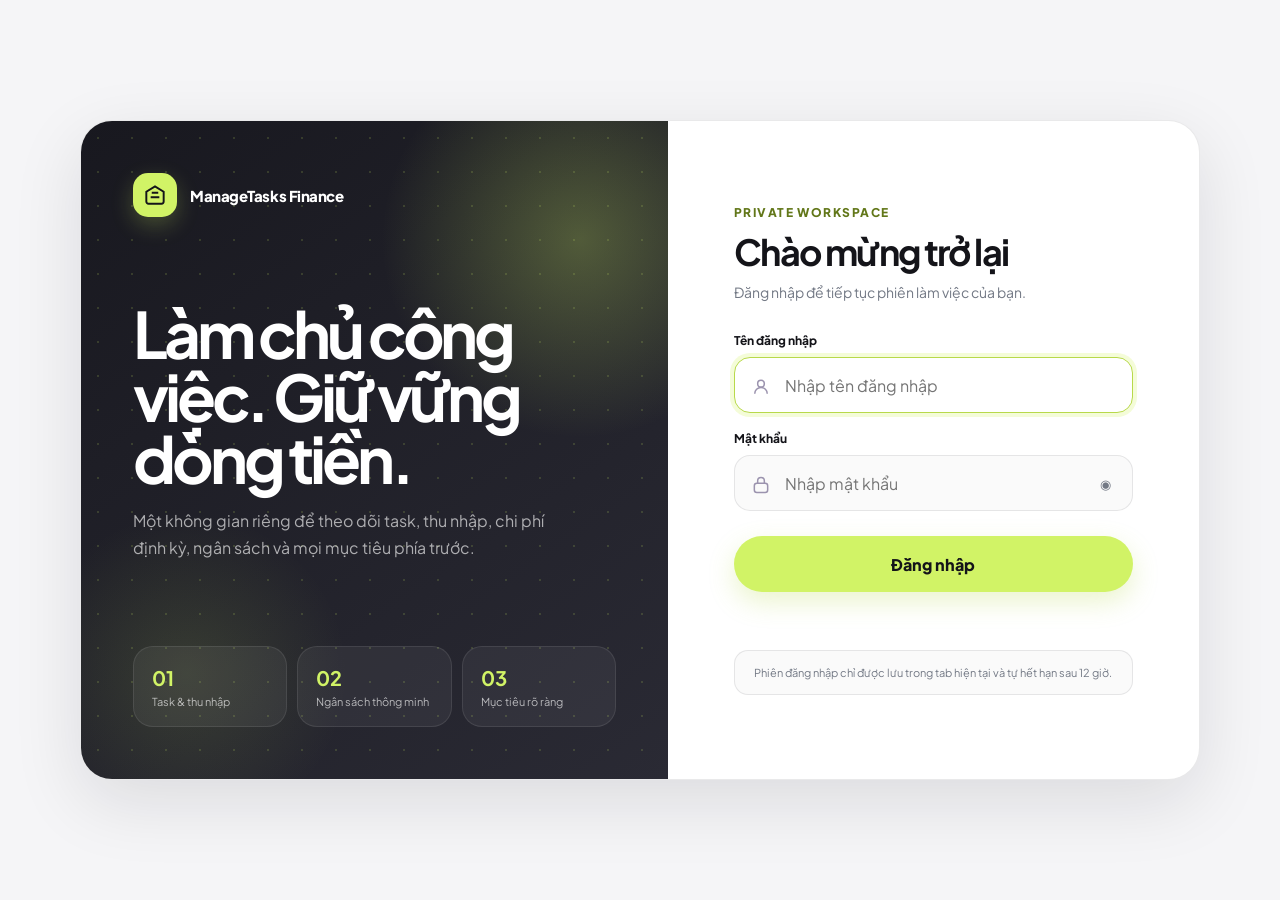
==== commit 2cc488e1: "Add files via upload" ====
--- a/index.html
+++ b/index.html
@@ -9,10 +9,13 @@
     <link rel="preconnect" href="https://fonts.gstatic.com" crossorigin />
     <link
       href="https://fonts.googleapis.com/css2?family=Plus+Jakarta+Sans:wght@400;500;600;700;800&display=swap"
-      rel="stylesheet" />
+      rel="stylesheet"
+    />
     <link rel="stylesheet" href="app-theme.css" />
     <script src="app-icons.js"></script>
     <script src="theme.js"></script>
+    <script src="setting.js"></script>
+    <script src="auth.js"></script>
   </head>
   <body>
     <div class="layout">
@@ -21,8 +24,8 @@
         <div class="side-user app-sidebar__user">
           <div class="side-user__avatar" aria-hidden="true">TO</div>
           <div class="side-user__meta">
-            <b class="side-user__name">The One</b>
-            <span class="side-user__email">theone@workspace.lc</span>
+            <b class="side-user__name" data-auth-name>The One</b>
+            <span class="side-user__email" data-auth-role>owner</span>
           </div>
         </div>
         <a href="task-new.html" class="btn-create"
@@ -31,7 +34,7 @@
           ><span class="btn-create__label">Create Task</span></a
         >
         <nav class="nav nav--stack app-nav">
-          <a class="active" href="index.html"
+          <a class="active" href="index.html" aria-current="page"
             ><span class="nav__ic" aria-hidden="true"
               ><svg viewBox="0 0 24 24">
                 <path d="M4 10.5 12 4l8 6.5" />
@@ -45,6 +48,13 @@
                 <rect x="5" y="4.5" width="14" height="15" rx="3" />
                 <path d="m8.5 12 2.2 2.2 4.8-5" /></svg></span
             >My Task</a
+          >
+          <a href="finance.html"
+            ><span class="nav__ic" aria-hidden="true"
+              ><svg viewBox="0 0 24 24">
+                <rect x="4" y="7" width="16" height="12" rx="3" />
+                <path d="M7 7V5h10v2M15 13h3" /></svg></span
+            >Finance</a
           >
           <a href="analytics.html"
             ><span class="nav__ic" aria-hidden="true"
@@ -60,17 +70,25 @@
               ><svg viewBox="0 0 24 24">
                 <path d="M12 15.5a3.5 3.5 0 1 0 0-7 3.5 3.5 0 0 0 0 7z" />
                 <path
-                  d="M19.4 15a1.8 1.8 0 0 0 .2 1.9l.1.1a1 1 0 0 1-1.4 1.4l-.1-.1a1.8 1.8 0 0 0-1.9-.2 1.8 1.8 0 0 0-1 .6 1.8 1.8 0 0 1-2.6 0 1.8 1.8 0 0 0-1-.6 1.8 1.8 0 0 0-1.9.2l-.1.1a1 1 0 0 1-1.4-1.4l.1-.1a1.8 1.8 0 0 0 .2-1.9 1.8 1.8 0 0 0-.6-1 1.8 1.8 0 0 1 0-2.6 1.8 1.8 0 0 0 .6-1 1.8 1.8 0 0 0-.2-1.9l-.1-.1a1 1 0 0 1 1.4-1.4l.1.1a1.8 1.8 0 0 0 1.9.2 1.8 1.8 0 0 0 1-.6 1.8 1.8 0 0 1 2.6 0 1.8 1.8 0 0 0 1 .6 1.8 1.8 0 0 0 1.9-.2l.1-.1a1 1 0 0 1 1.4 1.4l-.1.1a1.8 1.8 0 0 0-.2 1.9 1.8 1.8 0 0 0 .6 1 1.8 1.8 0 0 1 0 2.6 1.8 1.8 0 0 0-.6 1z" /></svg></span
+                  d="M19.4 15a1.8 1.8 0 0 0 .2 1.9l.1.1a1 1 0 0 1-1.4 1.4l-.1-.1a1.8 1.8 0 0 0-1.9-.2 1.8 1.8 0 0 0-1 .6 1.8 1.8 0 0 1-2.6 0 1.8 1.8 0 0 0-1-.6 1.8 1.8 0 0 0-1.9.2l-.1.1a1 1 0 0 1-1.4-1.4l.1-.1a1.8 1.8 0 0 0 .2-1.9 1.8 1.8 0 0 0-.6-1 1.8 1.8 0 0 1 0-2.6 1.8 1.8 0 0 0 .6-1 1.8 1.8 0 0 0-.2-1.9l-.1-.1a1 1 0 0 1 1.4-1.4l.1.1a1.8 1.8 0 0 0 1.9.2 1.8 1.8 0 0 0 1-.6 1.8 1.8 0 0 1 2.6 0 1.8 1.8 0 0 0 1 .6 1.8 1.8 0 0 0 1.9-.2l.1-.1a1 1 0 0 1 1.4 1.4l-.1.1a1.8 1.8 0 0 0-.2 1.9 1.8 1.8 0 0 0 .6 1 1.8 1.8 0 0 1 0 2.6 1.8 1.8 0 0 0-.6 1z"
+                /></svg></span
             >Settings</a
           >
         </nav>
         <div class="side-foot">
+          <a href="login.html" class="side-foot__link" data-auth-logout
+            ><span class="nav__ic" aria-hidden="true"
+              ><svg viewBox="0 0 24 24">
+                <path d="M10 5H5v14h5M14 8l4 4-4 4M8 12h10" /></svg></span
+            >Logout</a
+          >
           <a href="mailto:" class="side-foot__link"
             ><span class="nav__ic" aria-hidden="true"
               ><svg viewBox="0 0 24 24">
                 <circle cx="12" cy="12" r="8" />
                 <path
-                  d="M9.8 9.7a2.3 2.3 0 1 1 3.6 1.9c-.9.6-1.4 1.1-1.4 2.1" />
+                  d="M9.8 9.7a2.3 2.3 0 1 1 3.6 1.9c-.9.6-1.4 1.1-1.4 2.1"
+                />
                 <path d="M12 17h.01" /></svg></span
             >Help Center</a
           >
@@ -82,7 +100,8 @@
           <a
             class="topbar-brand"
             href="index.html"
-            aria-label="ManageTasks dashboard">
+            aria-label="ManageTasks dashboard"
+          >
             <span class="topbar-brand__mark" aria-hidden="true">M</span>
             <span
               ><strong>ManageTasks</strong><small>Productivity OS</small></span
@@ -92,6 +111,7 @@
             <a class="active" href="index.html">Overview</a>
             <a href="task.html">Activity</a>
             <a href="task.html">Manage</a>
+            <a href="finance.html">Finance</a>
             <a href="task-new.html">Folders</a>
             <a href="analytics.html">Documents</a>
           </nav>
@@ -107,7 +127,8 @@
                 class="app-topbar__search"
                 type="search"
                 placeholder="Search tasks..."
-                aria-label="Search tasks" />
+                aria-label="Search tasks"
+              />
             </label>
             <button type="button" class="icon-btn" aria-label="Notifications">
               <span class="ic" aria-hidden="true"
@@ -143,7 +164,8 @@
                 class="icon-btn"
                 id="btnFocusSearch"
                 aria-label="Focus search"
-                title="Search">
+                title="Search"
+              >
                 <span class="ic" aria-hidden="true"
                   ><svg viewBox="0 0 24 24">
                     <circle cx="11" cy="11" r="6.5" />
@@ -208,7 +230,8 @@
                     id="sparkHero"
                     viewBox="0 0 140 44"
                     preserveAspectRatio="none"
-                    aria-hidden="true"></svg>
+                    aria-hidden="true"
+                  ></svg>
                 </div>
               </div>
               <div class="hero-card__actions">
@@ -248,7 +271,8 @@
                 id="sparkMini1"
                 viewBox="0 0 72 28"
                 preserveAspectRatio="none"
-                aria-hidden="true"></svg>
+                aria-hidden="true"
+              ></svg>
             </div>
             <div class="mini-stat mini-stat--peach anim">
               <div class="mini-stat__label">Completed</div>
@@ -259,7 +283,8 @@
                 id="sparkMini2"
                 viewBox="0 0 72 28"
                 preserveAspectRatio="none"
-                aria-hidden="true"></svg>
+                aria-hidden="true"
+              ></svg>
             </div>
             <div class="mini-stat mini-stat--sky anim">
               <div class="mini-stat__label">Unpaid</div>
@@ -270,7 +295,8 @@
                 id="sparkMini3"
                 viewBox="0 0 72 28"
                 preserveAspectRatio="none"
-                aria-hidden="true"></svg>
+                aria-hidden="true"
+              ></svg>
             </div>
           </section>
 
@@ -308,7 +334,8 @@
                   type="button"
                   class="chart-expand-btn"
                   aria-label="Expand chart"
-                  title="Expand chart">
+                  title="Expand chart"
+                >
                   ⤢
                 </button>
               </div>
@@ -321,7 +348,8 @@
                   viewBox="0 0 900 360"
                   preserveAspectRatio="xMidYMid meet"
                   role="img"
-                  aria-label="Revenue and task performance chart"></svg>
+                  aria-label="Revenue and task performance chart"
+                ></svg>
               </div>
               <div class="chart-range" aria-hidden="true"><span></span></div>
             </div>
@@ -393,13 +421,6 @@
     </div>
 
     <script>
-      // ====== CONFIG ======
-      const PROJECT_URL = "https://zuitnapveubnhjumvdnt.supabase.co";
-      const ANON_KEY =
-        "eyJhbGciOiJIUzI1NiIsInR5cCI6IkpXVCJ9.eyJpc3MiOiJzdXBhYmFzZSIsInJlZiI6Inp1aXRuYXB2ZXVibmhqdW12ZG50Iiwicm9sZSI6ImFub24iLCJpYXQiOjE3NjAxMTcwMjEsImV4cCI6MjA3NTY5MzAyMX0.rjhf7gSNaATuKCuVBYBgVA8wmUisSyTcM25Qeexj5Gg";
-      const BASE = `${PROJECT_URL}/rest/v1`;
-      const HEADERS = { apikey: ANON_KEY, Authorization: `Bearer ${ANON_KEY}` };
-
       // Currency formatter used by formatVND()
       const VND = new Intl.NumberFormat("vi-VN", {
         style: "currency",
@@ -869,8 +890,7 @@
               {
                 method: "PATCH",
                 headers: {
-                  ...HEADERS,
-                  "Content-Type": "application/json",
+                  ...HEADERS_JSON,
                   Prefer: "return=representation",
                 },
                 body: JSON.stringify({ is_charged: newVal }),
--- a/app-theme.css
+++ b/app-theme.css
@@ -40,6 +40,10 @@
   --sidebar-w: 260px;
 }
 
+.auth-checking body {
+  visibility: hidden;
+}
+
 *,
 *::before,
 *::after {
@@ -5408,6 +5412,32 @@
   padding: 8px;
   max-height: min(320px, 70vh);
   overflow: auto;
+  overscroll-behavior: contain;
+  -webkit-overflow-scrolling: touch;
+  scrollbar-width: thin;
+  scrollbar-color: rgba(20, 20, 25, 0.22) transparent;
+  touch-action: pan-y;
+}
+
+.cui-select__panel::-webkit-scrollbar {
+  width: 8px;
+}
+
+.cui-select__panel::-webkit-scrollbar-track {
+  margin-block: 10px;
+  background: transparent;
+}
+
+.cui-select__panel::-webkit-scrollbar-thumb {
+  border: 2px solid transparent;
+  border-radius: 999px;
+  background: rgba(20, 20, 25, 0.2);
+  background-clip: padding-box;
+}
+
+.cui-select__panel::-webkit-scrollbar-thumb:hover {
+  background: rgba(20, 20, 25, 0.34);
+  background-clip: padding-box;
 }
 
 .cui-date__panel {
@@ -5579,3 +5609,109 @@
   background: #fafafa;
   font-size: 13px;
 }
+
+/* Unified dialogs: complete, viewport-safe UI on every screen */
+body:has(dialog[open]) {
+  overflow: hidden;
+}
+
+dialog:not(.finance-dialog) {
+  width: min(560px, calc(100vw - 32px));
+  max-width: none;
+  max-height: calc(100dvh - 32px);
+  margin: auto;
+  padding: 0;
+  overflow: hidden;
+  color: var(--ink);
+  background: var(--panel-solid);
+  border: 1px solid var(--line);
+  border-radius: 24px;
+  box-shadow: 0 28px 90px rgba(20, 20, 25, 0.28);
+}
+
+dialog:not(.finance-dialog)::backdrop {
+  background: rgba(20, 20, 25, 0.58);
+  backdrop-filter: blur(6px);
+  -webkit-backdrop-filter: blur(6px);
+}
+
+.app-dialog__head,
+.app-dialog__actions,
+.export-dlg__head {
+  display: flex;
+  align-items: center;
+  justify-content: space-between;
+  gap: 12px;
+  padding: 18px 22px;
+  background: var(--panel-solid);
+}
+
+.app-dialog__head,
+.export-dlg__head {
+  border-bottom: 1px solid var(--line);
+}
+
+.app-dialog__head h3 {
+  margin: 0;
+  font-size: 18px;
+  letter-spacing: -0.025em;
+}
+
+.app-dialog__body {
+  display: grid;
+  gap: 8px;
+  padding: 22px;
+  overflow-y: auto;
+}
+
+.app-dialog__body input {
+  width: 100%;
+  min-height: 48px;
+}
+
+.app-dialog__actions {
+  justify-content: flex-end;
+  border-top: 1px solid var(--line);
+}
+
+.export-dlg__body {
+  max-height: min(62dvh, 560px);
+  overscroll-behavior: contain;
+}
+
+@media (max-width: 520px) {
+  dialog:not(.finance-dialog) {
+    width: calc(100vw - 20px);
+    max-height: calc(100dvh - 20px);
+    border-radius: 20px;
+  }
+
+  .app-dialog__head,
+  .app-dialog__body,
+  .app-dialog__actions,
+  .export-dlg__head,
+  .export-dlg__body {
+    padding: 16px;
+  }
+
+  .app-dialog__actions,
+  .export-dlg__head {
+    align-items: stretch;
+    flex-direction: column;
+  }
+
+  .app-dialog__actions .btn,
+  .export-dlg__head .toolbar,
+  .export-dlg__head .btn {
+    width: 100%;
+  }
+
+  .export-dlg__head .toolbar {
+    display: grid;
+    grid-template-columns: 1fr 1fr;
+  }
+
+  .export-dlg__head .toolbar .primary {
+    grid-column: 1 / -1;
+  }
+}
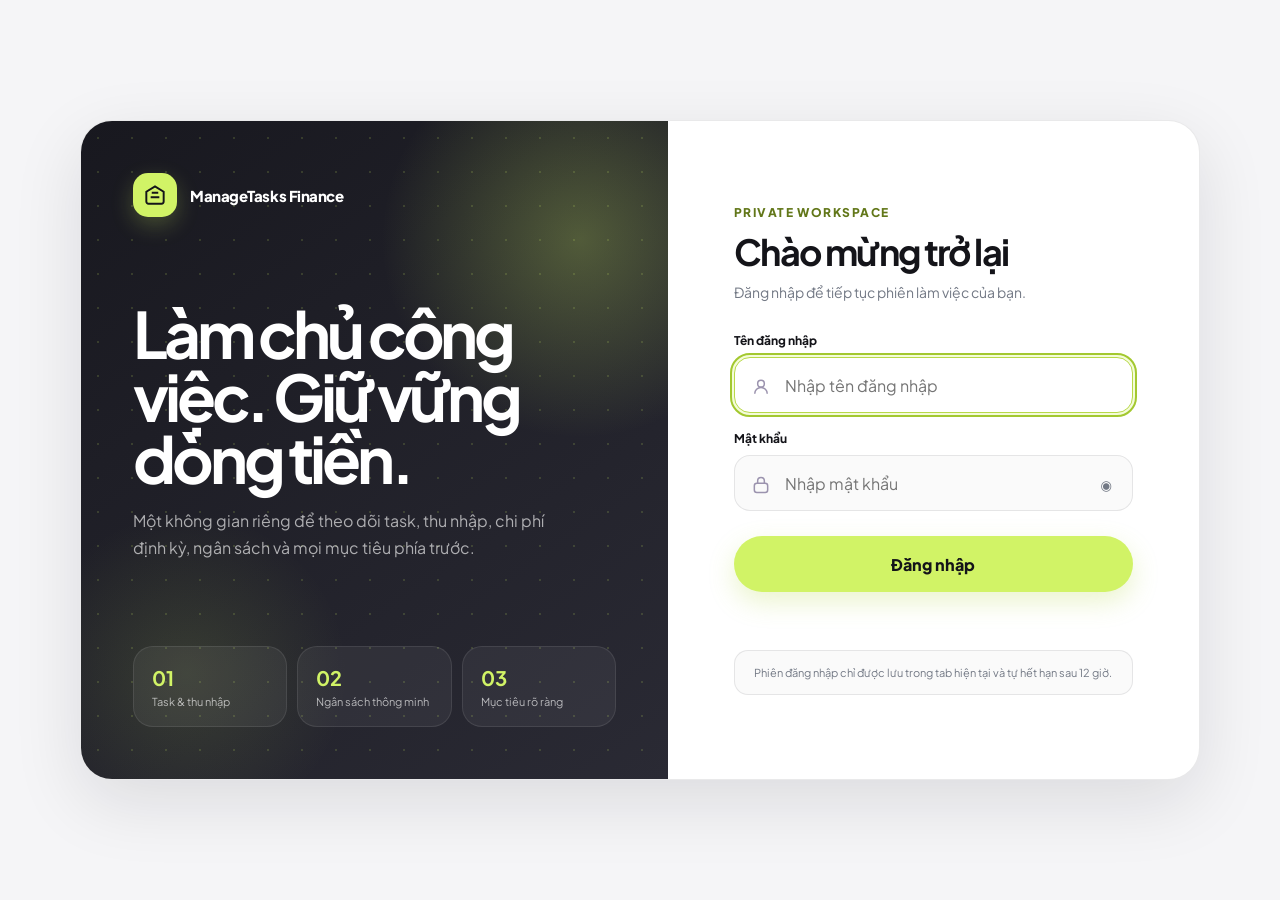
==== commit dbd09d20: "Add files via upload" ====
--- a/index.html
+++ b/index.html
@@ -16,6 +16,7 @@
     <script src="theme.js"></script>
     <script src="setting.js"></script>
     <script src="auth.js"></script>
+    <link rel="stylesheet" href="mobile-fixes.css" />
   </head>
   <body>
     <div class="layout">
@@ -1345,5 +1346,6 @@
       }
     </script>
     <script src="app-ui.js"></script>
+    <script src="mobile-ui.js"></script>
   </body>
 </html>
--- a/mobile-fixes.css
+++ b/mobile-fixes.css
@@ -0,0 +1,297 @@
+/* ManageTasks mobile / iOS Safari responsiveness (v2). */
+:root { --mobile-bottom-nav-height: 76px; }
+.mobile-nav-label { display: none; }
+
+/* Safari can delay taps or zoom fields <16px, shifting targets under overlays. */
+a, button, [role="button"], input[type="submit"], input[type="button"],
+select, input[type="date"], input[type="checkbox"], input[type="radio"], summary,
+.cui-select__trigger, .cui-date__trigger {
+  touch-action: manipulation;
+  -webkit-tap-highlight-color: transparent;
+}
+button, input, select, textarea { font-family: inherit; }
+button { -webkit-appearance: none; appearance: none; }
+button:disabled, [aria-disabled="true"] { cursor: not-allowed; }
+:focus-visible { outline: 2px solid var(--accent-lime-dark, #a3c830); outline-offset: 2px; }
+
+@media (max-width: 900px) {
+  html { -webkit-text-size-adjust: 100%; text-size-adjust: 100%; }
+  body { min-width: 0; }
+  .layout, .dash-main, .content, .page-head, .dash-header,
+  .app-topbar, .finance-page .app-shell, .finance-page .main,
+  .finance-view, .finance-card, .finance-grid { min-width: 0; }
+  .layout { padding: 10px 10px calc(var(--mobile-bottom-nav-height) + 28px + env(safe-area-inset-bottom, 0px)); gap: 0; }
+  .content { min-width: 0; padding: 14px; border-radius: 20px; }
+  .content--split, .content--task { width: 100%; }
+
+  /* Bottom navigation is always inside the safe area (home-indicator). */
+  .side.app-sidebar {
+    position: fixed;
+    top: auto;
+    bottom: max(8px, env(safe-area-inset-bottom, 0px));
+    left: 10px; right: 10px;
+    inset-inline: 10px;
+    width: auto;
+    max-width: none;
+    height: var(--mobile-bottom-nav-height);
+    min-height: var(--mobile-bottom-nav-height);
+    max-height: var(--mobile-bottom-nav-height);
+    padding: 7px 8px;
+    border-radius: 22px;
+    display: flex;
+    overflow: visible;
+    z-index: 100;
+    box-shadow: 0 12px 36px rgba(10,10,15,.25);
+  }
+  /* Finance's later desktop rules re-enable the profile: force its exclusion
+     from the fixed mobile dock so it cannot sit on top of the tab hit areas. */
+  .side.app-sidebar .app-sidebar__brand,
+  .side.app-sidebar .app-sidebar__user,
+  .side.app-sidebar .btn-create,
+  .side.app-sidebar .side-foot,
+  .finance-page .side.app-sidebar .side-finance-nav { display: none !important; }
+  .side.app-sidebar .app-nav {
+    display: grid;
+    grid-template-columns: repeat(5, minmax(0,1fr));
+    align-items: stretch;
+    width: 100%; height: 100%;
+    gap: 3px;
+    margin: 0;
+    flex: 1 1 auto;
+  }
+  .side.app-sidebar .app-nav a {
+    display: flex;
+    flex-direction: column;
+    align-items: center;
+    justify-content: center;
+    width: 100%;
+    min-width: 0;
+    height: 100%;
+    gap: 3px;
+    padding: 6px 2px;
+    border-radius: 16px;
+    line-height: 1.05;
+    font-size: 0;
+    text-align: center;
+  }
+  .side.app-sidebar .app-nav .nav__ic { flex: none; width: 23px; height: 23px; display: grid; place-items: center; opacity: 1; }
+  .side.app-sidebar .app-nav .nav__ic svg { width: 21px; height: 21px; }
+  .side.app-sidebar .app-nav .mobile-nav-label {
+    display: block;
+    width: 100%;
+    color: inherit;
+    font-size: clamp(9px, 2.4vw, 11px);
+    line-height: 1.2;
+    font-weight: 650;
+    letter-spacing: -.02em;
+    white-space: nowrap;
+  }
+  .side.app-sidebar .app-nav a.active .mobile-nav-label { font-weight: 800; }
+
+  /* Desktop's second navbar duplicates the mobile bottom navigation. */
+  .app-topbar .topbar-nav { display: none !important; }
+  .app-topbar, .app-topbar--dashboard {
+    display: flex;
+    flex-wrap: wrap;
+    align-items: center;
+    gap: 10px;
+    padding-bottom: 14px;
+    overflow: visible;
+  }
+  .app-topbar .topbar-brand { order: 0; width: auto; flex: 1 1 auto; min-width: 0; }
+  .app-topbar .topbar-actions {
+    order: 1;
+    display: flex;
+    width: 100%;
+    min-width: 0;
+    flex-wrap: nowrap;
+    gap: 8px;
+  }
+  .app-topbar .topbar-search { flex: 1 1 auto; width: auto; min-width: 0; min-height: 46px; }
+  .app-topbar .topbar-search input { width: 100%; }
+  .app-topbar .icon-btn { flex: 0 0 auto; width: 46px; height: 46px; }
+  .topbar-brand strong { font-size: 16px; }
+  .dash-header, .page-head { gap: 14px; }
+
+  .finance-page .main { padding: 12px 12px calc(var(--mobile-bottom-nav-height) + 30px + env(safe-area-inset-bottom, 0px)); }
+  .finance-page .app-shell { min-height: 100dvh; }
+  .finance-page .app-topbar { min-width: 0; }
+  .finance-page .finance-mobile-nav {
+    position: sticky;
+    top: max(0px, env(safe-area-inset-top, 0px));
+    z-index: 12;
+    max-width: 100%;
+    margin: 10px 0 18px;
+    padding: 5px;
+    overflow-x: auto;
+    overflow-y: hidden;
+    -webkit-overflow-scrolling: touch;
+    overscroll-behavior-x: contain;
+    touch-action: pan-x;
+    backdrop-filter: none;
+    -webkit-backdrop-filter: none;
+    scroll-snap-type: x proximity;
+  }
+  .finance-mobile-nav button {
+    min-height: 44px !important;
+    scroll-snap-align: start;
+    touch-action: manipulation;
+    font-size: 12px !important;
+  }
+  .finance-page .finance-toast { bottom: calc(var(--mobile-bottom-nav-height) + 28px + env(safe-area-inset-bottom,0px)); }
+  .finance-page .finance-loading { z-index: 60; }
+  .finance-loading.hidden { visibility: hidden; }
+}
+
+@media (max-width: 700px) {
+  .dash-header__actions {
+    display: grid;
+    grid-template-columns: 46px 46px minmax(0, 1fr);
+    align-items: center;
+    width: 100%;
+    gap: 8px;
+  }
+  .dash-header__actions > .icon-btn { width: 46px; height: 46px; }
+  .dash-header__actions > .btn { grid-column: auto; min-width: 0; width: 100%; padding-inline: 9px; }
+  .dash-header__actions, .hero-card__actions, .taskmail-tabs-actions,
+  .module-toolbar__right, .finance-topbar__actions,
+  .performance-chart-card__actions { min-width: 0; max-width: 100%; }
+  .dash-main, .finance-view, .taskmail-list, .taskmail-filters,
+  .taskmail-tabs-row, .finance-page .finance-topbar, .dash-bento { min-width: 0; }
+  .dash-header__hello, .page-head__title { overflow-wrap: break-word; }
+  .dash-header__actions .btn, .hero-card__actions .btn,
+  .toolbar .btn, .toolbar a { min-height: 44px; }
+  .taskmail-list.kanban-board { grid-template-columns: minmax(0,1fr); }
+  .grid { grid-template-columns: repeat(auto-fill, minmax(min(100%, 240px), 1fr)); }
+  .performance-tabs, .tabs, .task-view-switch {
+    max-width: 100%;
+    overflow-x: auto;
+    -webkit-overflow-scrolling: touch;
+  }
+  .finance-page .finance-kpis, .finance-page .finance-grid,
+  .finance-page .finance-grid--triple { min-width: 0; }
+  .finance-page .finance-card { min-width: 0; }
+  .finance-page .module-toolbar { gap: 12px; }
+  .finance-page .finance-table, .finance-page table { max-width: none; }
+  .finance-page .finance-card--table { overflow-x: auto; -webkit-overflow-scrolling: touch; }
+  .finance-page .finance-topbar__actions > * { min-width: 0; }
+  .finance-page .dialog-actions button, .app-dialog__actions button { min-height: 46px; }
+}
+
+@media (max-width: 600px) {
+  /* Keep modal save/cancel controls reachable when the iOS keyboard appears. */
+  dialog:not(.finance-dialog), .finance-dialog {
+    max-width: calc(100vw - 12px);
+    max-height: calc(100dvh - 12px);
+    border-radius: 18px;
+  }
+  .finance-dialog .dialog-panel,
+  dialog:not(.finance-dialog) .app-dialog__body,
+  dialog:not(.finance-dialog) .export-dlg__body {
+    -webkit-overflow-scrolling: touch;
+    overscroll-behavior-y: contain;
+  }
+  .finance-dialog .dialog-panel { max-height: calc(100dvh - 12px); }
+  .finance-dialog .dialog-head { z-index: 2; }
+  .finance-dialog .dialog-actions { z-index: 2; padding-bottom: max(16px, env(safe-area-inset-bottom,0px)); }
+  .finance-dialog .dialog-close { min-width: 44px; min-height: 44px; }
+
+  /* Native iOS selection/date sheet instead of an off-viewport JS popover. */
+  select:not(.cui-native), input[type="date"]:not(.cui-native),
+  input[type="datetime-local"], input[type="time"],
+  input[type="text"], input[type="search"], input[type="email"],
+  input[type="number"], input[type="password"], input[type="tel"],
+  textarea {
+    font-size: 16px !important;
+    max-width: 100%;
+  }
+  select:not(.cui-native), input[type="date"]:not(.cui-native) {
+    display: block;
+    width: 100%;
+    min-width: 0;
+    min-height: 46px;
+    padding: 10px 12px;
+    background-color: var(--panel-solid, #fff);
+    color: var(--ink, #141419);
+    border: 1px solid var(--line, #ddd);
+    border-radius: 13px;
+    -webkit-appearance: auto;
+    appearance: auto;
+    touch-action: manipulation;
+  }
+  /* Preserve finance styling for unenhanced native controls. */
+  .finance-page select:not(.cui-native),
+  .finance-page input[type="date"]:not(.cui-native) {
+    background-color: var(--panel-solid, #fff);
+    color: var(--ink, #141419);
+  }
+  .finance-page .transaction-date-filter { min-width: 0; width: 100%; }
+  .finance-page .transaction-date-filter input[type="date"] { flex: 1 1 auto; width: 100%; }
+  .finance-page .form-field, .finance-page .form-grid { min-width: 0; }
+  .finance-page .form-grid > * { min-width: 0; }
+  .finance-page .dialog-panel input, .finance-page .dialog-panel select { max-width: 100%; }
+  .finance-page .finance-topbar__actions { gap: 8px; }
+  .finance-page .f-btn, .finance-page .icon-action,
+  .finance-page .quick-tx-chip, .finance-page .segmented button,
+  .finance-page .type-picker button { min-height: 44px; }
+  .finance-page .finance-kpi strong { overflow-wrap: anywhere; }
+}
+
+@media (max-width: 400px) {
+  .content { padding: 12px 10px; }
+  .layout { padding-inline: 7px; }
+  .side.app-sidebar { left: 6px; right: 6px; inset-inline: 6px; border-radius: 18px; }
+  .side.app-sidebar .app-nav { gap: 2px; }
+  .side.app-sidebar .app-nav .mobile-nav-label { font-size: 9px; }
+  .finance-page .main { padding-inline: 9px; }
+  .finance-page .finance-card { padding: 14px; }
+  .finance-page .finance-topbar__actions { grid-template-columns: minmax(0,1fr) minmax(0,1fr); }
+}
+
+@media (prefers-reduced-motion: reduce) {
+  .side.app-sidebar .app-nav a, .finance-mobile-nav button { transition: none; }
+}
+
+/* Interactive chart enlargement — usable on Safari (no Fullscreen API needed). */
+.performance-chart-card.is-chart-expanded {
+  position: fixed !important;
+  z-index: 200 !important;
+  inset: max(8px, env(safe-area-inset-top, 0px)) 8px max(8px, env(safe-area-inset-bottom, 0px)) !important;
+  width: auto !important;
+  height: auto !important;
+  max-width: none !important;
+  max-height: none !important;
+  margin: 0 !important;
+  padding: 16px !important;
+  display: flex;
+  flex-direction: column;
+  overflow-y: auto;
+  -webkit-overflow-scrolling: touch;
+  background: var(--panel-solid, white);
+  box-shadow: 0 0 0 100vmax rgba(10,10,15,.67);
+}
+.performance-chart-card.is-chart-expanded .performance-chart-card__body { flex: 1; min-height: min(55dvh, 320px); }
+.performance-chart-card.is-chart-expanded .chart-stage { min-height: min(55dvh, 320px); }
+body.mobile-chart-open { overflow: hidden; }
+.chart-expand-btn { touch-action: manipulation; min-height: 42px; min-width: 42px; }
+
+/* Actual feedback for notification icons that do not have a backend handler. */
+.mobile-ui-toast {
+  position: fixed;
+  left: 50%;
+  bottom: calc(94px + env(safe-area-inset-bottom, 0px));
+  transform: translateX(-50%);
+  z-index: 250;
+  display: block;
+  width: max-content;
+  max-width: calc(100vw - 28px);
+  padding: 13px 16px;
+  border: 1px solid rgba(255,255,255,.13);
+  border-radius: 14px;
+  color: white;
+  background: #21212a;
+  font: 600 13px/1.45 "Plus Jakarta Sans",system-ui,sans-serif;
+  text-align: center;
+  box-shadow: 0 12px 40px rgba(0,0,0,.24);
+  pointer-events: none;
+}
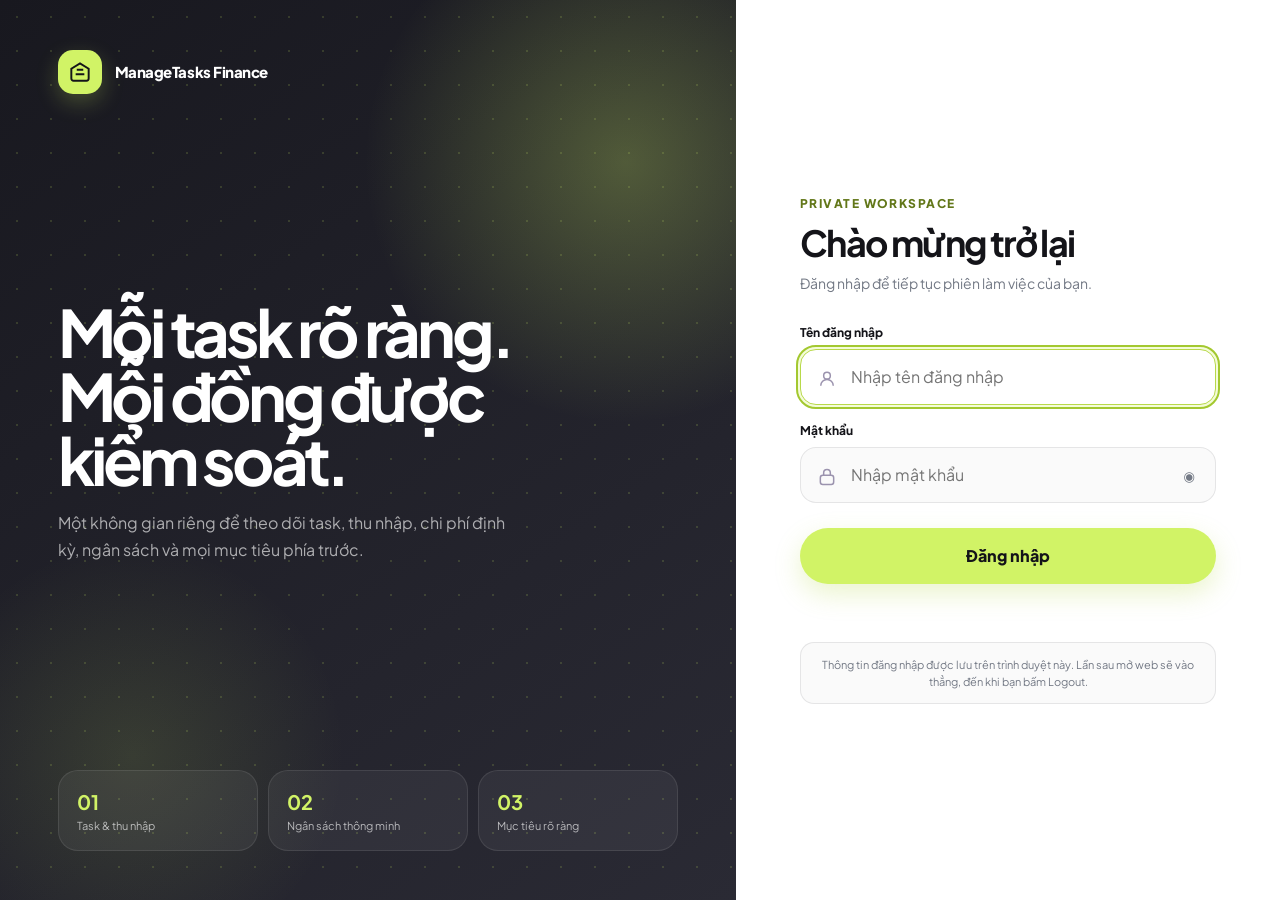
==== commit 136a5786: "update" ====
--- a/index.html
+++ b/index.html
@@ -9,8 +9,7 @@
     <link rel="preconnect" href="https://fonts.gstatic.com" crossorigin />
     <link
       href="https://fonts.googleapis.com/css2?family=Plus+Jakarta+Sans:wght@400;500;600;700;800&display=swap"
-      rel="stylesheet"
-    />
+      rel="stylesheet" />
     <link rel="stylesheet" href="app-theme.css" />
     <script src="app-icons.js"></script>
     <script src="theme.js"></script>
@@ -71,8 +70,7 @@
               ><svg viewBox="0 0 24 24">
                 <path d="M12 15.5a3.5 3.5 0 1 0 0-7 3.5 3.5 0 0 0 0 7z" />
                 <path
-                  d="M19.4 15a1.8 1.8 0 0 0 .2 1.9l.1.1a1 1 0 0 1-1.4 1.4l-.1-.1a1.8 1.8 0 0 0-1.9-.2 1.8 1.8 0 0 0-1 .6 1.8 1.8 0 0 1-2.6 0 1.8 1.8 0 0 0-1-.6 1.8 1.8 0 0 0-1.9.2l-.1.1a1 1 0 0 1-1.4-1.4l.1-.1a1.8 1.8 0 0 0 .2-1.9 1.8 1.8 0 0 0-.6-1 1.8 1.8 0 0 1 0-2.6 1.8 1.8 0 0 0 .6-1 1.8 1.8 0 0 0-.2-1.9l-.1-.1a1 1 0 0 1 1.4-1.4l.1.1a1.8 1.8 0 0 0 1.9.2 1.8 1.8 0 0 0 1-.6 1.8 1.8 0 0 1 2.6 0 1.8 1.8 0 0 0 1 .6 1.8 1.8 0 0 0 1.9-.2l.1-.1a1 1 0 0 1 1.4 1.4l-.1.1a1.8 1.8 0 0 0-.2 1.9 1.8 1.8 0 0 0 .6 1 1.8 1.8 0 0 1 0 2.6 1.8 1.8 0 0 0-.6 1z"
-                /></svg></span
+                  d="M19.4 15a1.8 1.8 0 0 0 .2 1.9l.1.1a1 1 0 0 1-1.4 1.4l-.1-.1a1.8 1.8 0 0 0-1.9-.2 1.8 1.8 0 0 0-1 .6 1.8 1.8 0 0 1-2.6 0 1.8 1.8 0 0 0-1-.6 1.8 1.8 0 0 0-1.9.2l-.1.1a1 1 0 0 1-1.4-1.4l.1-.1a1.8 1.8 0 0 0 .2-1.9 1.8 1.8 0 0 0-.6-1 1.8 1.8 0 0 1 0-2.6 1.8 1.8 0 0 0 .6-1 1.8 1.8 0 0 0-.2-1.9l-.1-.1a1 1 0 0 1 1.4-1.4l.1.1a1.8 1.8 0 0 0 1.9.2 1.8 1.8 0 0 0 1-.6 1.8 1.8 0 0 1 2.6 0 1.8 1.8 0 0 0 1 .6 1.8 1.8 0 0 0 1.9-.2l.1-.1a1 1 0 0 1 1.4 1.4l-.1.1a1.8 1.8 0 0 0-.2 1.9 1.8 1.8 0 0 0 .6 1 1.8 1.8 0 0 1 0 2.6 1.8 1.8 0 0 0-.6 1z" /></svg></span
             >Settings</a
           >
         </nav>
@@ -88,8 +86,7 @@
               ><svg viewBox="0 0 24 24">
                 <circle cx="12" cy="12" r="8" />
                 <path
-                  d="M9.8 9.7a2.3 2.3 0 1 1 3.6 1.9c-.9.6-1.4 1.1-1.4 2.1"
-                />
+                  d="M9.8 9.7a2.3 2.3 0 1 1 3.6 1.9c-.9.6-1.4 1.1-1.4 2.1" />
                 <path d="M12 17h.01" /></svg></span
             >Help Center</a
           >
@@ -101,8 +98,7 @@
           <a
             class="topbar-brand"
             href="index.html"
-            aria-label="ManageTasks dashboard"
-          >
+            aria-label="ManageTasks dashboard">
             <span class="topbar-brand__mark" aria-hidden="true">M</span>
             <span
               ><strong>ManageTasks</strong><small>Productivity OS</small></span
@@ -128,8 +124,7 @@
                 class="app-topbar__search"
                 type="search"
                 placeholder="Search tasks..."
-                aria-label="Search tasks"
-              />
+                aria-label="Search tasks" />
             </label>
             <button type="button" class="icon-btn" aria-label="Notifications">
               <span class="ic" aria-hidden="true"
@@ -165,8 +160,7 @@
                 class="icon-btn"
                 id="btnFocusSearch"
                 aria-label="Focus search"
-                title="Search"
-              >
+                title="Search">
                 <span class="ic" aria-hidden="true"
                   ><svg viewBox="0 0 24 24">
                     <circle cx="11" cy="11" r="6.5" />
@@ -231,8 +225,7 @@
                     id="sparkHero"
                     viewBox="0 0 140 44"
                     preserveAspectRatio="none"
-                    aria-hidden="true"
-                  ></svg>
+                    aria-hidden="true"></svg>
                 </div>
               </div>
               <div class="hero-card__actions">
@@ -272,8 +265,7 @@
                 id="sparkMini1"
                 viewBox="0 0 72 28"
                 preserveAspectRatio="none"
-                aria-hidden="true"
-              ></svg>
+                aria-hidden="true"></svg>
             </div>
             <div class="mini-stat mini-stat--peach anim">
               <div class="mini-stat__label">Completed</div>
@@ -284,8 +276,7 @@
                 id="sparkMini2"
                 viewBox="0 0 72 28"
                 preserveAspectRatio="none"
-                aria-hidden="true"
-              ></svg>
+                aria-hidden="true"></svg>
             </div>
             <div class="mini-stat mini-stat--sky anim">
               <div class="mini-stat__label">Unpaid</div>
@@ -296,8 +287,7 @@
                 id="sparkMini3"
                 viewBox="0 0 72 28"
                 preserveAspectRatio="none"
-                aria-hidden="true"
-              ></svg>
+                aria-hidden="true"></svg>
             </div>
           </section>
 
@@ -335,8 +325,7 @@
                   type="button"
                   class="chart-expand-btn"
                   aria-label="Expand chart"
-                  title="Expand chart"
-                >
+                  title="Expand chart">
                   ⤢
                 </button>
               </div>
@@ -349,8 +338,7 @@
                   viewBox="0 0 900 360"
                   preserveAspectRatio="xMidYMid meet"
                   role="img"
-                  aria-label="Revenue and task performance chart"
-                ></svg>
+                  aria-label="Revenue and task performance chart"></svg>
               </div>
               <div class="chart-range" aria-hidden="true"><span></span></div>
             </div>
--- a/app-theme.css
+++ b/app-theme.css
@@ -53,10 +53,13 @@
 html,
 body {
   height: 100%;
+  min-height: 100%;
+  min-height: 100dvh;
 }
 
 body {
   margin: 0;
+  width: 100%;
   font-family:
     "Plus Jakarta Sans",
     system-ui,
@@ -77,19 +80,26 @@
 .layout {
   display: grid;
   grid-template-columns: var(--sidebar-w) minmax(0, 1fr);
+  width: 100%;
+  max-width: none;
   min-height: 100vh;
+  min-height: 100dvh;
+  margin: 0;
   padding: 16px 20px 24px 16px;
   gap: 20px;
   align-items: stretch;
+  box-sizing: border-box;
 }
 
 .side {
   position: sticky;
   top: 0;
   align-self: start;
-  height: 100vh;
-  min-height: 100vh;
-  max-height: 100vh;
+  height: calc(100vh - 32px);
+  height: calc(100dvh - 32px);
+  min-height: 0;
+  max-height: calc(100vh - 32px);
+  max-height: calc(100dvh - 32px);
   padding: 24px 18px;
   background: var(--sidebar-bg);
   border: none;
@@ -379,9 +389,9 @@
 }
 
 .content--task {
-  max-width: 1520px;
-  margin-left: auto;
-  margin-right: auto;
+  max-width: none;
+  margin-left: 0;
+  margin-right: 0;
   width: 100%;
 }
 
@@ -2825,10 +2835,13 @@
 }
 
 .layout {
-  max-width: 1680px;
-  margin: 0 auto;
-  padding: 20px;
+  max-width: none;
+  width: 100%;
+  margin: 0;
+  padding: 16px 20px 20px 16px;
   gap: 20px;
+  min-height: 100vh;
+  min-height: 100dvh;
 }
 
 .content,
@@ -2847,10 +2860,12 @@
 }
 
 .side {
-  top: 20px;
-  height: calc(100vh - 40px);
+  top: 16px;
+  height: calc(100vh - 36px);
+  height: calc(100dvh - 36px);
   min-height: 0;
-  max-height: calc(100vh - 40px);
+  max-height: calc(100vh - 36px);
+  max-height: calc(100dvh - 36px);
   align-items: stretch;
   border-radius: var(--radius-lg);
   padding: 24px 18px;
@@ -3481,6 +3496,10 @@
   color: var(--sidebar-ink-active);
   background: var(--accent-lime);
   box-shadow: none;
+}
+
+.taskmail-tab__text-mobile {
+  display: none;
 }
 
 .task-view-switch {
@@ -4552,7 +4571,7 @@
     border-radius: var(--radius);
     padding: 16px;
     min-height: auto;
-    overflow-x: clip;
+    overflow-x: visible;
   }
 
   .side {
@@ -4639,7 +4658,7 @@
   .dash-main,
   .layout {
     max-width: 100%;
-    overflow-x: clip;
+    overflow-x: visible;
   }
 }
 
@@ -5448,6 +5467,12 @@
   overflow: visible;
 }
 
+.cui-select__panel--sheet {
+  border-radius: 22px;
+  padding: 10px;
+  box-shadow: 0 18px 50px rgba(10, 10, 15, 0.22);
+}
+
 .cui-select__option {
   display: flex;
   align-items: center;
@@ -5465,6 +5490,24 @@
   transition: background 0.12s ease;
 }
 
+@media (max-width: 900px), (pointer: coarse) {
+  .cui-select__trigger,
+  .cui-date__trigger {
+    min-height: 46px;
+    font-size: 16px;
+  }
+
+  .cui-select__option {
+    min-height: 46px;
+    padding: 12px 14px;
+    font-size: 15px;
+  }
+
+  .cui-select__panel--sheet {
+    max-height: min(52dvh, 420px);
+  }
+}
+
 .cui-select__option:hover:not(:disabled) {
   background: rgba(20, 20, 25, 0.04);
 }
--- a/mobile-fixes.css
+++ b/mobile-fixes.css
@@ -163,7 +163,12 @@
   .toolbar .btn, .toolbar a { min-height: 44px; }
   .taskmail-list.kanban-board { grid-template-columns: minmax(0,1fr); }
   .grid { grid-template-columns: repeat(auto-fill, minmax(min(100%, 240px), 1fr)); }
-  .performance-tabs, .tabs, .task-view-switch {
+  .performance-tabs, .task-view-switch {
+    max-width: 100%;
+    overflow-x: auto;
+    -webkit-overflow-scrolling: touch;
+  }
+  .tabs:not(.taskmail-tabs) {
     max-width: 100%;
     overflow-x: auto;
     -webkit-overflow-scrolling: touch;
@@ -196,16 +201,18 @@
   .finance-dialog .dialog-actions { z-index: 2; padding-bottom: max(16px, env(safe-area-inset-bottom,0px)); }
   .finance-dialog .dialog-close { min-width: 44px; min-height: 44px; }
 
-  /* Native iOS selection/date sheet instead of an off-viewport JS popover. */
-  select:not(.cui-native), input[type="date"]:not(.cui-native),
+  /* Avoid iOS zoom on focus; date may stay native, selects use AppUI panels. */
+  input[type="date"]:not(.cui-native),
   input[type="datetime-local"], input[type="time"],
   input[type="text"], input[type="search"], input[type="email"],
   input[type="number"], input[type="password"], input[type="tel"],
-  textarea {
+  textarea,
+  .cui-select__trigger,
+  .cui-date__trigger {
     font-size: 16px !important;
     max-width: 100%;
   }
-  select:not(.cui-native), input[type="date"]:not(.cui-native) {
+  input[type="date"]:not(.cui-native) {
     display: block;
     width: 100%;
     min-width: 0;
@@ -219,11 +226,13 @@
     appearance: auto;
     touch-action: manipulation;
   }
-  /* Preserve finance styling for unenhanced native controls. */
-  .finance-page select:not(.cui-native),
   .finance-page input[type="date"]:not(.cui-native) {
     background-color: var(--panel-solid, #fff);
     color: var(--ink, #141419);
+  }
+  .mobile-filter-group .cui-select,
+  .mobile-filter-field .cui-select {
+    width: 100%;
   }
   .finance-page .transaction-date-filter { min-width: 0; width: 100%; }
   .finance-page .transaction-date-filter input[type="date"] { flex: 1 1 auto; width: 100%; }
@@ -295,3 +304,526 @@
   box-shadow: 0 12px 40px rgba(0,0,0,.24);
   pointer-events: none;
 }
+.mobile-ui-toast[hidden] { display: none !important; }
+
+/* ----- Mobile filter button + sheet ----- */
+.mobile-filter-bar {
+  display: none;
+  margin: 0 0 12px;
+}
+.mobile-filter-bar--inline {
+  margin: 0;
+  width: auto;
+  flex: 0 0 auto;
+}
+.mobile-filter-btn {
+  display: inline-flex;
+  align-items: center;
+  justify-content: center;
+  gap: 8px;
+  min-height: 44px;
+  padding: 0 14px;
+  width: 100%;
+  border-radius: 14px;
+  font-weight: 750;
+}
+.mobile-filter-bar--inline .mobile-filter-btn {
+  width: auto;
+  min-height: 40px;
+  padding-inline: 12px;
+}
+.mobile-filter-btn__ic {
+  display: grid;
+  place-items: center;
+  width: 18px;
+  height: 18px;
+}
+.mobile-filter-btn__ic svg {
+  width: 18px;
+  height: 18px;
+  fill: none;
+  stroke: currentColor;
+  stroke-width: 1.9;
+  stroke-linecap: round;
+}
+.mobile-filter-btn__count {
+  display: inline-grid;
+  place-items: center;
+  min-width: 22px;
+  height: 22px;
+  padding: 0 6px;
+  border-radius: 999px;
+  background: #141419;
+  color: #d1f366;
+  font-size: 11px;
+  font-weight: 800;
+}
+.mobile-filter-btn__count[hidden] { display: none !important; }
+.mobile-filter-btn.is-active {
+  border-color: rgba(163, 230, 53, 0.55);
+  background: rgba(209, 243, 102, 0.18);
+}
+
+.mobile-filter-dlg {
+  width: min(100vw - 16px, 440px);
+  max-width: calc(100vw - 16px);
+  margin: auto 8px 8px;
+  padding: 0;
+  border: 0;
+  border-radius: 22px;
+  background: transparent;
+}
+.mobile-filter-dlg::backdrop {
+  background: rgba(15, 15, 20, 0.48);
+  backdrop-filter: blur(6px);
+  -webkit-backdrop-filter: blur(6px);
+}
+.mobile-filter-dlg__panel {
+  display: flex;
+  flex-direction: column;
+  gap: 0;
+  max-height: min(78dvh, 640px);
+  overflow: hidden;
+  border: 1px solid var(--line, rgba(20, 20, 25, 0.1));
+  border-radius: 22px;
+  background: var(--panel-solid, #fff);
+  box-shadow: 0 24px 60px rgba(10, 10, 15, 0.22);
+}
+.mobile-filter-dlg__head,
+.mobile-filter-dlg__actions {
+  display: flex;
+  align-items: center;
+  justify-content: space-between;
+  gap: 10px;
+  padding: 14px 16px;
+}
+.mobile-filter-dlg__head {
+  border-bottom: 1px solid var(--line, rgba(20, 20, 25, 0.08));
+}
+.mobile-filter-dlg__head b {
+  font-size: 16px;
+  letter-spacing: -0.02em;
+}
+.mobile-filter-dlg__close {
+  width: 40px;
+  height: 40px;
+  border-radius: 12px;
+}
+.mobile-filter-dlg__body {
+  display: grid;
+  gap: 12px;
+  padding: 16px;
+  overflow: auto;
+  -webkit-overflow-scrolling: touch;
+}
+.mobile-filter-dlg__actions {
+  border-top: 1px solid var(--line, rgba(20, 20, 25, 0.08));
+  padding-bottom: max(14px, env(safe-area-inset-bottom, 0px));
+}
+.mobile-filter-dlg__actions .btn {
+  flex: 1;
+  min-height: 46px;
+  justify-content: center;
+}
+.mobile-filter-field {
+  display: grid;
+  gap: 7px;
+}
+.mobile-filter-field label {
+  font-size: 12px;
+  font-weight: 700;
+  color: var(--muted, #737985);
+}
+.mobile-filter-group {
+  display: grid !important;
+  grid-template-columns: 1fr !important;
+  gap: 12px !important;
+  width: 100% !important;
+  margin: 0 !important;
+}
+.mobile-filter-group select,
+.mobile-filter-group .cui-select,
+.mobile-filter-group .btn,
+.mobile-filter-field select,
+.mobile-filter-field .cui-select {
+  width: 100% !important;
+  min-width: 0 !important;
+}
+.mobile-filter-group #f_reset {
+  display: none !important;
+}
+
+@media (max-width: 900px) {
+  .mobile-filter-bar { display: block; }
+
+  /* Hide low-priority chrome so the task list / dashboard breathe. */
+  .announce-banner,
+  .welcome-section__subtitle,
+  .dash-header .breadcrumbs,
+  .page-head .breadcrumbs,
+  .dash-header__center,
+  .dash-header__actions .icon-btn[aria-label="Notifications"],
+  .dash-header__actions .icon-btn[aria-label="Focus search"],
+  .dash-hero-side,
+  .hero-card__spark,
+  .hero-card__sub,
+  .hero-card__visa,
+  .mini-stat__spark,
+  .mini-stat__delta,
+  .chart-legend,
+  .performance-chart-card__head p,
+  .task-kpi__icon,
+  .task-kpi::after,
+  .task-kpi:nth-child(3),
+  .task-kpi:nth-child(5),
+  .taskmail-center > .hd .muted,
+  #btnExportCsv,
+  .task-view-switch,
+  #reload,
+  .filters .muted {
+    display: none !important;
+  }
+
+  .dash-header {
+    gap: 10px;
+    margin-bottom: 4px;
+  }
+  .dash-header__hello,
+  .page-head__title {
+    font-size: clamp(1.35rem, 7vw, 1.75rem) !important;
+    line-height: 1.15;
+  }
+  .dash-header__actions {
+    display: flex !important;
+    flex-direction: row !important;
+    width: auto;
+    margin-left: auto;
+  }
+  .dash-header__actions .btn {
+    width: auto !important;
+    min-height: 42px;
+    padding-inline: 12px;
+  }
+
+  .hero-card {
+    margin-bottom: 10px;
+  }
+  .hero-card__balance {
+    font-size: clamp(1.45rem, 7vw, 1.9rem);
+  }
+  .hero-card__actions {
+    display: grid !important;
+    grid-template-columns: 1fr 1fr;
+    gap: 8px;
+    width: 100%;
+  }
+  .hero-card__actions .btn {
+    width: 100% !important;
+    min-height: 42px;
+    justify-content: center;
+  }
+
+  /* Compact summary grids */
+  .dash-mini-stats {
+    grid-template-columns: repeat(3, minmax(0, 1fr)) !important;
+    gap: 8px !important;
+    margin: 10px 0 12px !important;
+  }
+  .mini-stat {
+    min-height: 0 !important;
+    padding: 10px 10px 9px !important;
+    border-radius: 14px;
+  }
+  .mini-stat__label {
+    font-size: 10px !important;
+    line-height: 1.2;
+  }
+  .mini-stat__val {
+    margin-top: 4px !important;
+    font-size: 15px !important;
+  }
+
+  .task-summary-grid,
+  .task-kpi-strip {
+    grid-template-columns: repeat(2, minmax(0, 1fr)) !important;
+    gap: 8px !important;
+    margin-bottom: 12px !important;
+  }
+  .task-kpi {
+    min-height: 0 !important;
+    padding: 10px 10px 9px !important;
+    border-radius: 14px;
+  }
+  .task-kpi__lbl {
+    margin-bottom: 2px !important;
+    font-size: 10px !important;
+    letter-spacing: 0 !important;
+    text-transform: none !important;
+  }
+  .task-kpi b,
+  #tkValue {
+    margin-top: 2px !important;
+    font-size: 14px !important;
+  }
+
+  .taskmail-tabs-row {
+    display: grid !important;
+    grid-template-columns: 1fr !important;
+    gap: 10px;
+    width: 100% !important;
+  }
+
+  .taskmail-tabs.tabs {
+    display: grid !important;
+    grid-template-columns: repeat(3, minmax(0, 1fr)) !important;
+    flex-wrap: nowrap;
+    width: 100% !important;
+    max-width: none !important;
+    gap: 4px;
+    padding: 5px;
+    border: 0;
+    border-radius: 18px;
+    background: #ececef;
+    box-shadow: inset 0 0 0 1px rgba(20, 20, 25, 0.04);
+    overflow: hidden;
+  }
+
+  .taskmail-tabs.tabs button {
+    display: inline-flex;
+    align-items: center;
+    justify-content: center;
+    width: 100%;
+    min-width: 0;
+    min-height: 44px;
+    margin: 0;
+    padding: 8px 6px;
+    border: 0;
+    border-radius: 14px;
+    background: transparent;
+    color: #6b7280;
+    font-size: 13px;
+    font-weight: 750;
+    letter-spacing: -0.02em;
+    line-height: 1.1;
+    white-space: nowrap;
+    transition:
+      background 0.16s ease,
+      color 0.16s ease,
+      box-shadow 0.16s ease,
+      transform 0.16s ease;
+  }
+
+  .taskmail-tabs.tabs button .taskmail-tab__text {
+    display: none;
+  }
+
+  .taskmail-tabs.tabs button .taskmail-tab__text-mobile {
+    display: inline;
+  }
+
+  .taskmail-tabs.tabs button.active {
+    color: #141419;
+    background: #d1f366;
+    box-shadow:
+      0 8px 18px rgba(163, 230, 53, 0.28),
+      inset 0 1px 0 rgba(255, 255, 255, 0.45);
+  }
+
+  .taskmail-tabs.tabs button:active:not(.active) {
+    background: rgba(255, 255, 255, 0.55);
+  }
+
+  .taskmail-tabs-actions {
+    display: grid;
+    grid-template-columns: minmax(0, 1fr) auto;
+    align-items: center;
+    gap: 8px;
+    width: 100% !important;
+  }
+
+  .taskmail-tabs-actions #f_reset {
+    display: none !important;
+  }
+
+  .taskmail-tabs-actions .btn,
+  .taskmail-tabs-actions .mobile-filter-bar--inline,
+  .taskmail-tabs-actions .mobile-filter-btn {
+    width: 100% !important;
+    min-height: 44px;
+    justify-content: center;
+  }
+
+  .taskmail-tabs-actions .mobile-filter-bar--inline {
+    display: block;
+    margin: 0;
+  }
+
+  .taskmail-tabs-actions .btn {
+    padding-inline: 12px;
+    border-radius: 14px;
+  }
+  .toolbar {
+    width: auto !important;
+    flex-direction: row !important;
+  }
+  .toolbar .btn,
+  .toolbar a {
+    width: auto !important;
+  }
+
+  /* Override older stacked full-width filter rules — filters live in the sheet. */
+  #filters:not(.mobile-filter-group),
+  .filters:not(.mobile-filter-group),
+  .taskmail-filters:not(.mobile-filter-group) {
+    display: none !important;
+  }
+}
+
+@media (max-width: 700px) {
+  .dash-bento {
+    display: none !important;
+  }
+  .performance-chart-card {
+    margin-top: 4px;
+  }
+}
+
+/* ===== iPhone / touch tap safety =====
+   Sticky :hover + translateY shifts the target under the finger and cancels the click.
+   overflow-x: clip and invisible backdrop-filter layers also break hit-testing on iOS. */
+@media (hover: none), (pointer: coarse), (max-width: 900px) {
+  a,
+  button,
+  .btn,
+  .btn-create,
+  .shortcut-btn,
+  .icon-btn,
+  .icon-action,
+  .f-btn,
+  .seg button,
+  .tabs button,
+  .taskmail-tabs button,
+  .performance-tabs button,
+  .chart-expand-btn,
+  .cui-select__trigger,
+  .cui-date__trigger,
+  .cui-select__option,
+  .cui-date__day,
+  .taskmail-item.kanban-card,
+  .kanban-card,
+  .mobile-filter-btn,
+  .topbar-brand,
+  .side.app-sidebar .app-nav a,
+  .finance-mobile-nav button,
+  .quick-tx-chip,
+  .type-picker button,
+  .segmented button,
+  label,
+  summary {
+    touch-action: manipulation;
+    -webkit-tap-highlight-color: transparent;
+  }
+
+  a:hover,
+  button:hover,
+  .btn:hover,
+  .btn-create:hover,
+  .shortcut-btn:hover,
+  .icon-btn:hover,
+  .icon-action:hover,
+  .f-btn:hover,
+  .seg button:hover,
+  .tabs button:hover,
+  .taskmail-tabs button:hover,
+  .performance-tabs button:hover,
+  .chart-expand-btn:hover,
+  .cui-select__trigger:hover,
+  .cui-date__trigger:hover,
+  .cui-select__option:hover,
+  .taskmail-item.kanban-card:hover,
+  .kanban-card:hover,
+  .mobile-filter-btn:hover,
+  .topbar-brand:hover,
+  .side.app-sidebar .app-nav a:hover,
+  .finance-mobile-nav button:hover,
+  .quick-tx-chip:hover,
+  .type-picker button:hover,
+  .segmented button:hover,
+  .submit:hover,
+  .account-card:hover,
+  .finance-card:hover {
+    transform: none !important;
+  }
+}
+
+.layout,
+.content,
+.dash-main,
+.taskmail-shell,
+.taskmail-center,
+.taskmail-center-bd,
+.finance-page .main,
+.finance-page .app-shell {
+  overflow-x: visible;
+}
+
+@media (max-width: 900px) {
+  .layout,
+  .content,
+  .dash-main {
+    overflow-x: visible !important;
+    max-width: 100%;
+  }
+
+  .side.app-sidebar,
+  .side.app-sidebar .app-nav,
+  .side.app-sidebar .app-nav a {
+    pointer-events: auto !important;
+  }
+
+  .side.app-sidebar .app-nav a {
+    position: relative;
+    z-index: 2;
+  }
+}
+
+/* Closed dialogs / hidden loaders must not keep a tappable backdrop layer on iOS. */
+dialog:not([open]) {
+  display: none !important;
+  pointer-events: none !important;
+}
+dialog:not([open])::backdrop {
+  display: none !important;
+  pointer-events: none !important;
+  backdrop-filter: none !important;
+  -webkit-backdrop-filter: none !important;
+}
+
+.loader:not(.show),
+.finance-loading.hidden {
+  visibility: hidden !important;
+  pointer-events: none !important;
+  backdrop-filter: none !important;
+  -webkit-backdrop-filter: none !important;
+}
+
+.cui-select__panel[hidden],
+.cui-date__panel[hidden] {
+  display: none !important;
+  pointer-events: none !important;
+}
+
+/* Keep floating option sheets above the bottom dock while open. */
+.cui-select__panel:not([hidden]),
+.cui-date__panel:not([hidden]) {
+  pointer-events: auto;
+  z-index: 12000;
+}
+
+.mobile-filter-dlg[open],
+.mobile-filter-dlg[open] .mobile-filter-dlg__panel,
+.mobile-filter-dlg[open] button,
+.mobile-filter-dlg[open] .cui-select,
+.mobile-filter-dlg[open] .cui-select__trigger {
+  pointer-events: auto;
+}
